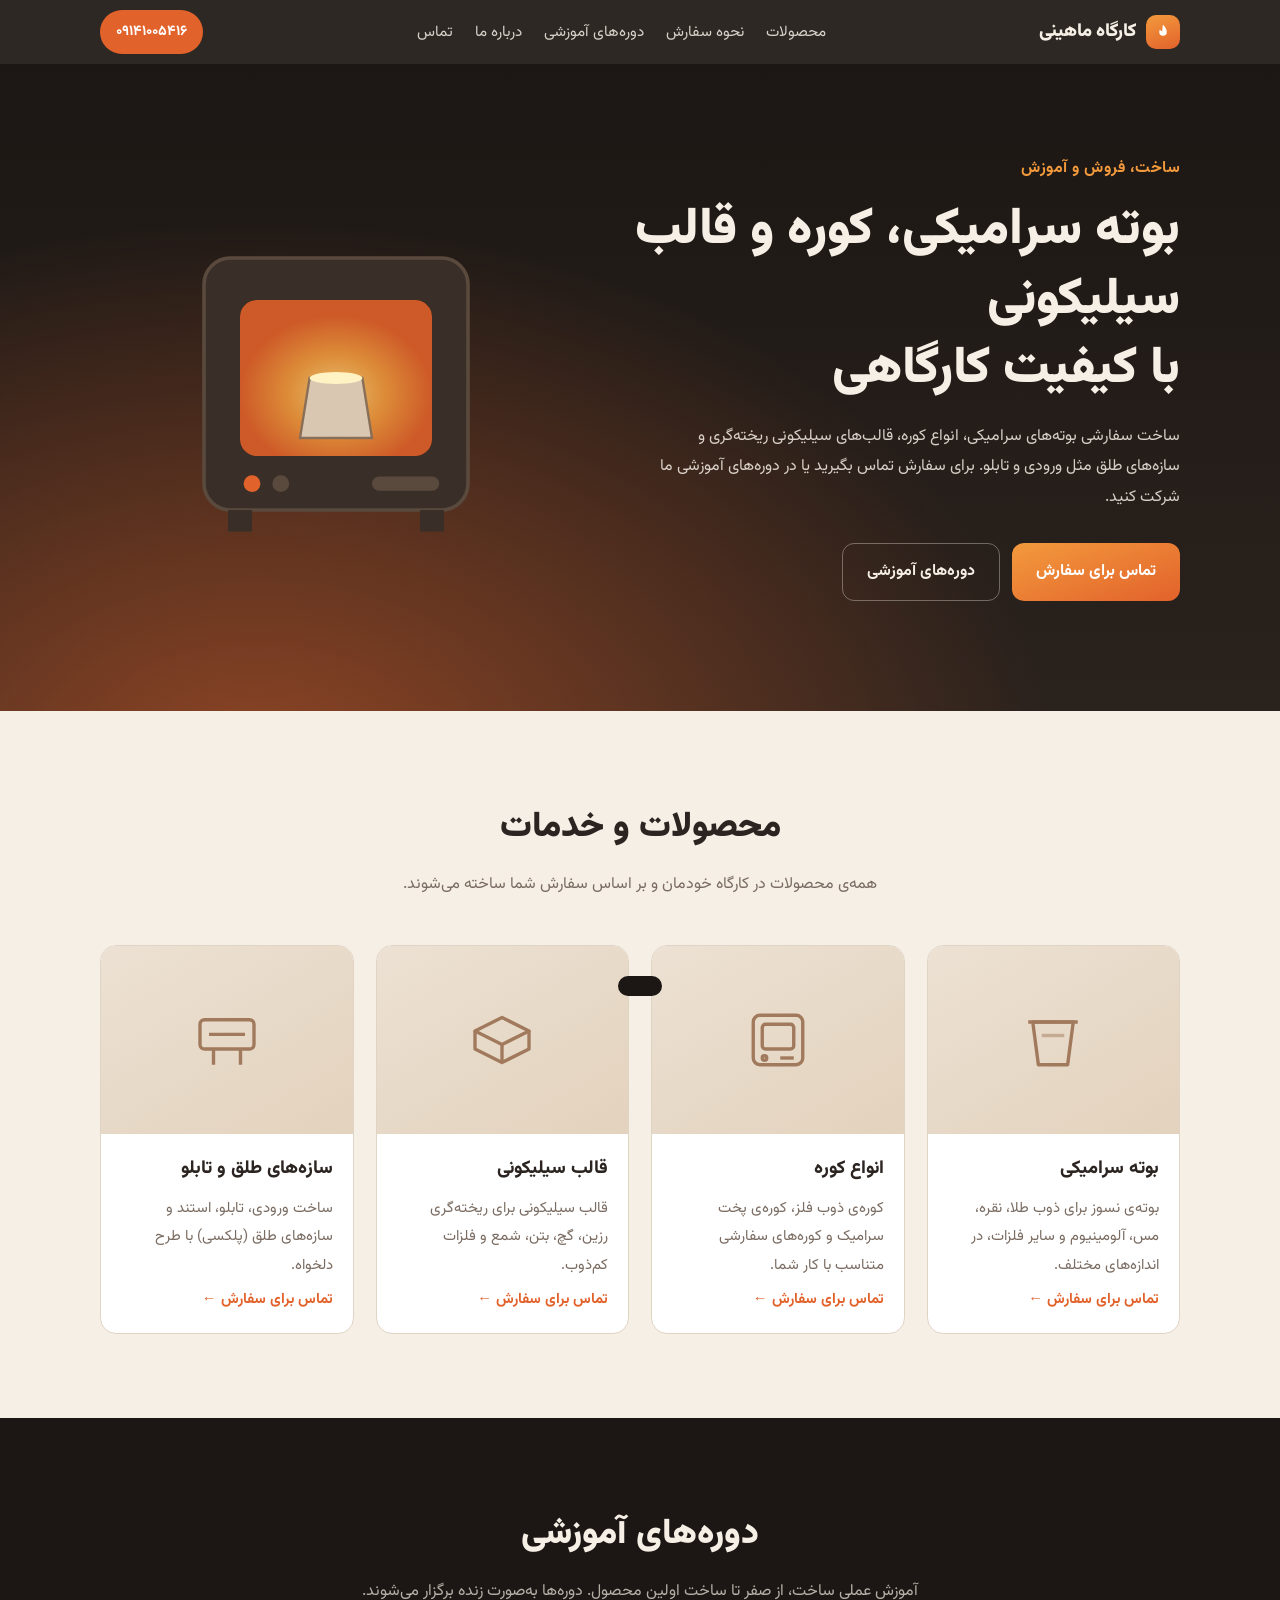
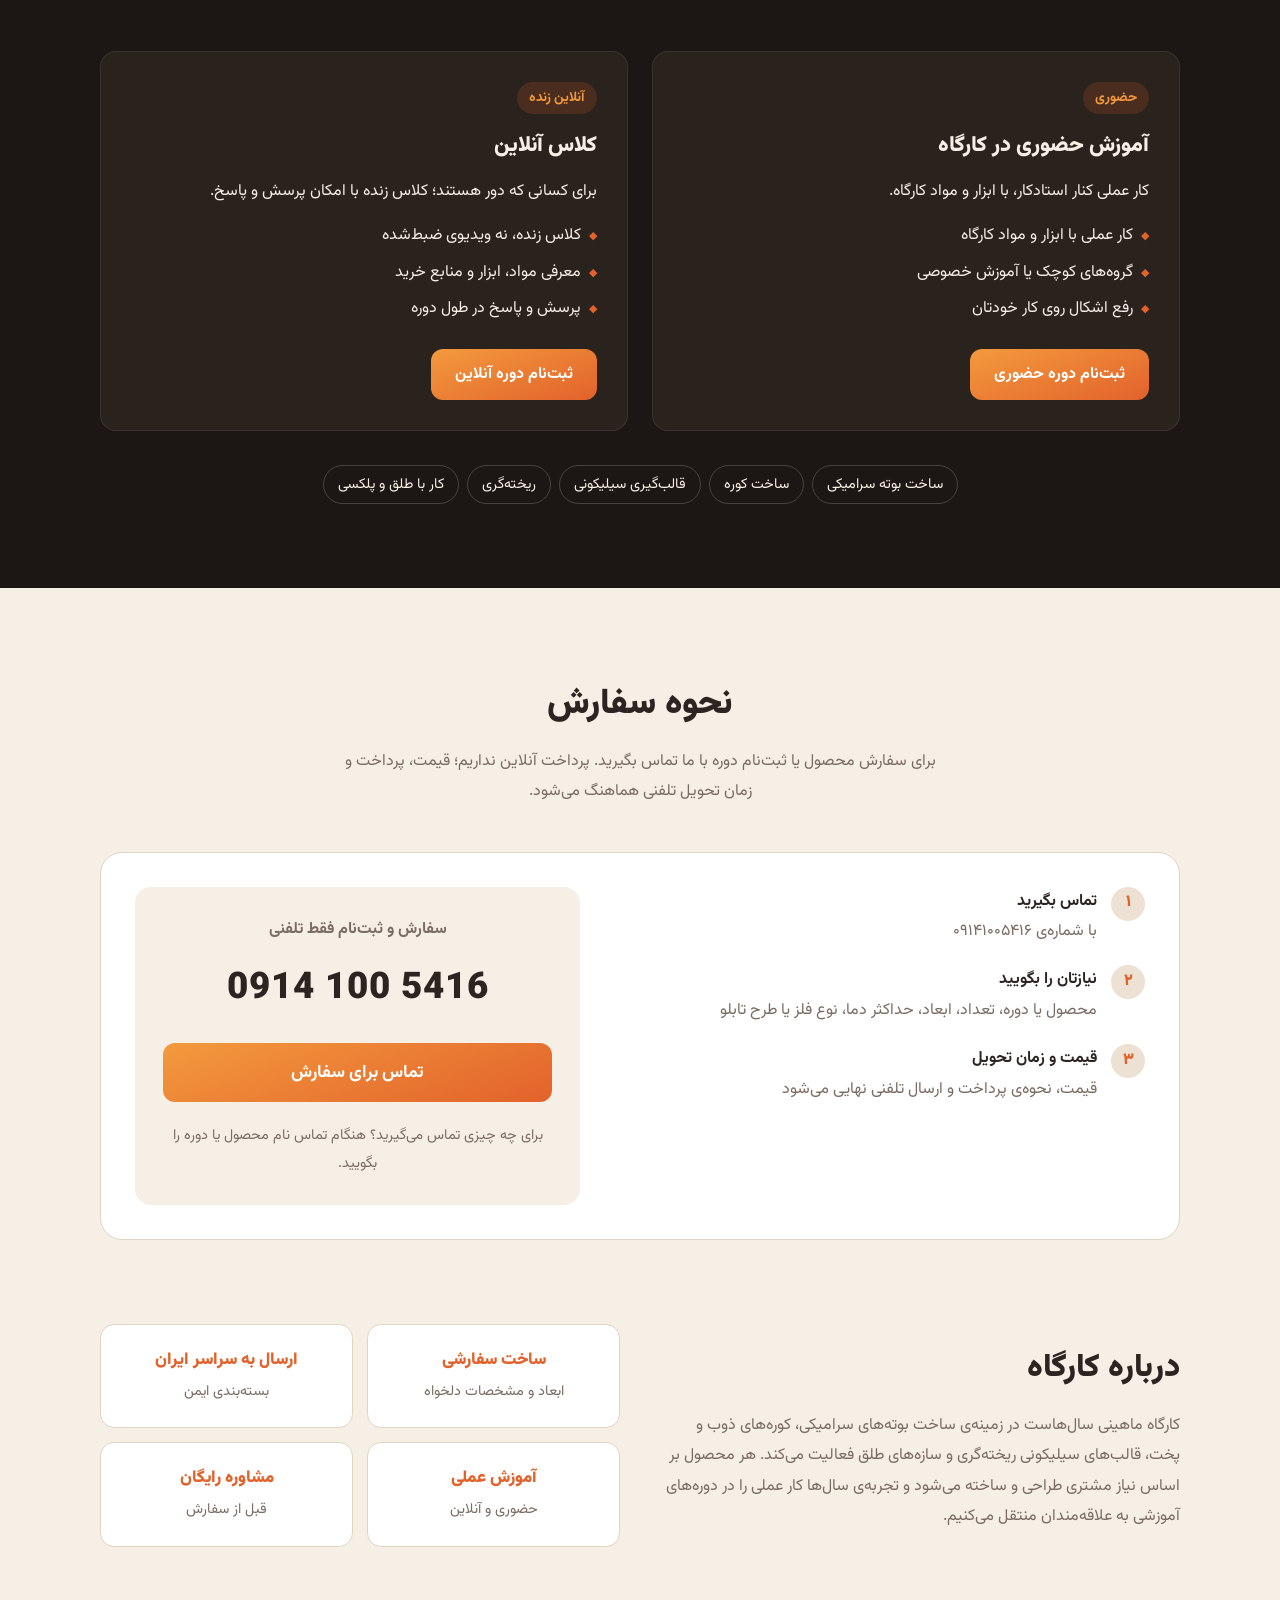
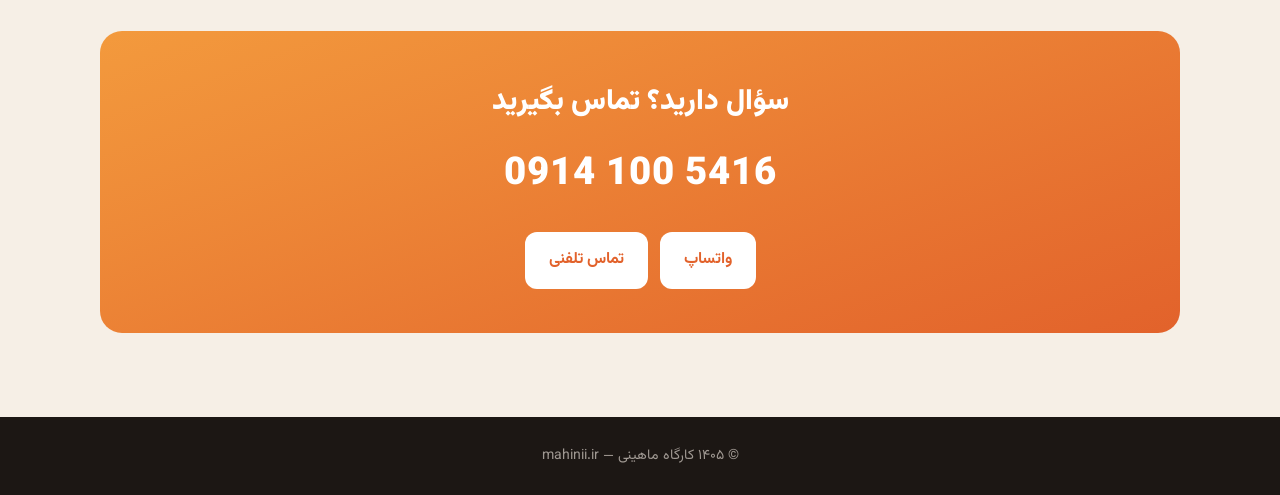
==== index.html @ b60d7390 "First version of mahinii.ir site Co-Authored-By: Claude Opus 5.5 <noreply@anthropic.com> Claude-Sess" ====
<!DOCTYPE html>
<html lang="fa" dir="rtl">
<head>
<meta charset="UTF-8">
<meta name="viewport" content="width=device-width, initial-scale=1">
<title>کارگاه ماهینی | بوته سرامیکی، کوره، قالب سیلیکونی</title>
<meta name="description" content="کارگاه ماهینی: ساخت و فروش بوته سرامیکی، انواع کوره، قالب سیلیکونی ریخته‌گری و سازه‌های طلق (پلکسی). سفارش آنلاین و دوره‌های آموزشی حضوری و آنلاین.">
<link rel="preconnect" href="https://fonts.googleapis.com">
<link rel="preconnect" href="https://fonts.gstatic.com" crossorigin>
<link href="https://fonts.googleapis.com/css2?family=Vazirmatn:wght@400;500;700;900&display=swap" rel="stylesheet">
<style>
  :root{
    --coal:#1c1714; --coal-2:#2a221d; --ember:#e2622b; --ember-2:#f39a3d;
    --clay:#f6efe6; --clay-2:#ece1d3; --ink:#2b2420; --muted:#7a6c62; --line:#e0d4c5;
    --radius:16px;
  }
  *{box-sizing:border-box;margin:0;padding:0}
  html{scroll-behavior:smooth}
  body{font-family:"Vazirmatn",Tahoma,sans-serif;background:var(--clay);color:var(--ink);line-height:1.9;font-size:16px}
  a{color:inherit;text-decoration:none}
  .wrap{max-width:1120px;margin:0 auto;padding:0 20px}

  /* header */
  header{position:sticky;top:0;z-index:20;background:rgba(28,23,20,.92);backdrop-filter:blur(8px);color:var(--clay)}
  .nav{display:flex;align-items:center;justify-content:space-between;height:64px;gap:16px}
  .brand{display:flex;align-items:center;gap:10px;font-weight:900;font-size:1.15rem}
  .brand .flame{width:34px;height:34px;border-radius:10px;background:linear-gradient(160deg,var(--ember-2),var(--ember));display:grid;place-items:center}
  .menu{display:flex;gap:22px;font-size:.95rem}
  .menu a{opacity:.85}.menu a:hover{opacity:1;color:var(--ember-2)}
  .call-btn{background:var(--ember);color:#fff;padding:8px 16px;border-radius:999px;font-weight:700;font-size:.9rem;white-space:nowrap}
  @media(max-width:760px){.menu{display:none}}

  /* hero */
  .hero{background:radial-gradient(ellipse at 20% 110%,rgba(226,98,43,.55),transparent 55%),linear-gradient(180deg,var(--coal),var(--coal-2));color:var(--clay);padding:90px 0 110px;overflow:hidden}
  .hero-grid{display:grid;grid-template-columns:1.2fr 1fr;gap:40px;align-items:center}
  .eyebrow{color:var(--ember-2);font-weight:700;letter-spacing:.5px;margin-bottom:12px}
  .hero h1{font-size:clamp(2rem,4.5vw,3.2rem);line-height:1.35;font-weight:900;margin-bottom:18px}
  .hero p{opacity:.85;max-width:520px;margin-bottom:30px}
  .btns{display:flex;gap:12px;flex-wrap:wrap}
  .btn{display:inline-flex;align-items:center;gap:8px;padding:13px 24px;border-radius:12px;font-weight:700;border:0;cursor:pointer;font-family:inherit;font-size:1rem}
  .btn-ember{background:linear-gradient(160deg,var(--ember-2),var(--ember));color:#fff}
  .btn-ghost{background:transparent;color:var(--clay);border:1.5px solid rgba(246,239,230,.35)}
  .btn-dark{background:var(--coal);color:var(--clay)}
  .kiln-art{justify-self:center;width:min(360px,80vw)}
  @media(max-width:860px){.hero-grid{grid-template-columns:1fr}.kiln-art{order:-1;width:220px}}

  /* sections */
  section{padding:84px 0}
  .sec-head{text-align:center;margin-bottom:44px}
  .sec-head h2{font-size:clamp(1.6rem,3vw,2.2rem);font-weight:900}
  .sec-head p{color:var(--muted);max-width:600px;margin:8px auto 0}

  /* products */
  .grid{display:grid;grid-template-columns:repeat(auto-fit,minmax(240px,1fr));gap:22px}
  .card{background:#fff;border:1px solid var(--line);border-radius:var(--radius);overflow:hidden;display:flex;flex-direction:column;transition:transform .2s,box-shadow .2s}
  .card:hover{transform:translateY(-4px);box-shadow:0 14px 30px rgba(60,40,20,.1)}
  .media{position:relative;aspect-ratio:4/3;background:linear-gradient(150deg,var(--clay-2),#e3d2bd);display:grid;place-items:center}
  .media svg{width:72px;height:72px;opacity:.75}
  .media img{position:absolute;inset:0;width:100%;height:100%;object-fit:cover;opacity:0;transition:opacity .4s}
  .media img.ok{opacity:1}
  .card-body{padding:18px 20px 22px;display:flex;flex-direction:column;gap:8px;flex:1}
  .card h3{font-size:1.15rem;font-weight:800}
  .card p{color:var(--muted);font-size:.93rem;flex:1}
  .card .link{color:var(--ember);font-weight:700;font-size:.92rem;cursor:pointer;background:none;border:0;font-family:inherit;text-align:right;padding:0}

  /* courses */
  .courses{background:var(--coal);color:var(--clay)}
  .courses .sec-head p{color:rgba(246,239,230,.7)}
  .c-grid{display:grid;grid-template-columns:repeat(auto-fit,minmax(300px,1fr));gap:24px}
  .c-card{background:var(--coal-2);border:1px solid rgba(255,255,255,.08);border-radius:var(--radius);padding:30px}
  .c-card .tag{display:inline-block;background:rgba(226,98,43,.18);color:var(--ember-2);padding:3px 12px;border-radius:999px;font-size:.85rem;font-weight:700;margin-bottom:12px}
  .c-card h3{font-size:1.35rem;font-weight:900;margin-bottom:10px}
  .c-card ul{list-style:none;margin:14px 0 24px;display:grid;gap:6px}
  .c-card li::before{content:"◆";color:var(--ember);margin-left:8px;font-size:.7rem}
  .topics{display:flex;flex-wrap:wrap;gap:8px;justify-content:center;margin-top:34px}
  .topics span{border:1px solid rgba(246,239,230,.2);padding:5px 14px;border-radius:999px;font-size:.9rem}

  /* order */
  .order-box{display:grid;grid-template-columns:1.2fr 1fr;gap:30px;background:#fff;border:1px solid var(--line);border-radius:22px;padding:34px}
  @media(max-width:860px){.order-box{grid-template-columns:1fr;padding:22px}}
  .steps{display:grid;gap:18px;align-content:start}
  .step{display:flex;gap:14px}
  .step b{flex:none;width:34px;height:34px;border-radius:50%;background:var(--clay-2);color:var(--ember);display:grid;place-items:center;font-weight:900}
  form{display:grid;grid-template-columns:1fr 1fr;gap:14px}
  .full{grid-column:1/-1}
  label{font-size:.88rem;font-weight:700;display:block;margin-bottom:5px}
  input,select,textarea{width:100%;font-family:inherit;font-size:1rem;padding:11px 13px;border:1.5px solid var(--line);border-radius:10px;background:var(--clay);color:var(--ink)}
  input:focus,select:focus,textarea:focus{outline:none;border-color:var(--ember);background:#fff}
  textarea{min-height:110px;resize:vertical}
  .seg{display:flex;gap:8px}
  .seg label{flex:1;margin:0;cursor:pointer}
  .seg input{display:none}
  .seg span{display:block;text-align:center;padding:10px;border:1.5px solid var(--line);border-radius:10px;font-weight:700;background:var(--clay)}
  .seg input:checked+span{border-color:var(--ember);background:rgba(226,98,43,.08);color:var(--ember)}
  .err{color:#c0392b;font-size:.88rem;min-height:1.2em}
  .call-box{background:var(--clay);border-radius:16px;padding:28px;text-align:center;display:flex;flex-direction:column;gap:6px;justify-content:center}
  .phone-big{font-size:clamp(1.7rem,4vw,2.3rem);font-weight:900;direction:ltr;color:var(--ink);margin:4px 0 12px;letter-spacing:1px}
  .result{display:none;grid-column:1/-1;background:var(--clay);border:1.5px dashed var(--ember);border-radius:14px;padding:18px}
  .result.show{display:block}
  .result pre{white-space:pre-wrap;font-family:inherit;font-size:.92rem;background:#fff;border-radius:10px;padding:12px;margin:10px 0;border:1px solid var(--line)}
  .r-btns{display:flex;gap:10px;flex-wrap:wrap}
  .r-btns .btn{padding:10px 18px;font-size:.93rem}
  .btn-wa{background:#1fa855;color:#fff}

  /* about + contact */
  .about{display:grid;grid-template-columns:1fr 1fr;gap:40px;align-items:center}
  @media(max-width:860px){.about{grid-template-columns:1fr}}
  .stats{display:grid;grid-template-columns:repeat(2,1fr);gap:14px}
  .stat{background:#fff;border:1px solid var(--line);border-radius:14px;padding:20px;text-align:center}
  .stat b{display:block;font-size:1.05rem;font-weight:900;color:var(--ember)}
  .stat span{color:var(--muted);font-size:.9rem}
  .contact{background:linear-gradient(160deg,var(--ember-2),var(--ember));color:#fff;border-radius:22px;padding:44px;text-align:center}
  .contact h2{font-weight:900;font-size:1.8rem}
  .phone{font-size:clamp(1.6rem,4vw,2.4rem);font-weight:900;direction:ltr;display:inline-block;margin:10px 0 20px;letter-spacing:1px}
  .contact .btn{background:#fff;color:var(--ember)}
  footer{background:var(--coal);color:rgba(246,239,230,.6);text-align:center;padding:26px 0;font-size:.88rem;margin-top:84px}
  .toast{position:fixed;bottom:24px;left:50%;transform:translateX(-50%) translateY(120px);background:var(--coal);color:#fff;padding:10px 22px;border-radius:999px;transition:transform .3s;z-index:50}
  .toast.show{transform:translateX(-50%) translateY(0)}
</style>
</head>
<body>

<header>
  <div class="wrap nav">
    <a href="#top" class="brand">
      <span class="flame"><svg width="18" height="18" viewBox="0 0 24 24" fill="#fff"><path d="M12 2s5 5 5 10a5 5 0 0 1-10 0c0-2 1-3.5 1-3.5S9 11 11 11c0-4 1-9 1-9z"/></svg></span>
      کارگاه ماهینی
    </a>
    <nav class="menu">
      <a href="#products">محصولات</a>
      <a href="#order">نحوه سفارش</a>
      <a href="#courses">دوره‌های آموزشی</a>
      <a href="#about">درباره ما</a>
      <a href="#contact">تماس</a>
    </nav>
    <a href="tel:+989141005416" class="call-btn">۰۹۱۴۱۰۰۵۴۱۶</a>
  </div>
</header>

<div class="hero" id="top">
  <div class="wrap hero-grid">
    <div>
      <div class="eyebrow">ساخت، فروش و آموزش</div>
      <h1>بوته سرامیکی، کوره و قالب سیلیکونی<br>با کیفیت کارگاهی</h1>
      <p>ساخت سفارشی بوته‌های سرامیکی، انواع کوره، قالب‌های سیلیکونی ریخته‌گری و سازه‌های طلق مثل ورودی و تابلو. برای سفارش تماس بگیرید یا در دوره‌های آموزشی ما شرکت کنید.</p>
      <div class="btns">
        <a href="tel:+989141005416" class="btn btn-ember">تماس برای سفارش</a>
        <a href="#courses" class="btn btn-ghost">دوره‌های آموزشی</a>
      </div>
    </div>
    <svg class="kiln-art" viewBox="0 0 300 300" aria-hidden="true">
      <defs>
        <radialGradient id="g" cx="50%" cy="60%" r="50%"><stop offset="0" stop-color="#ffd27a"/><stop offset=".5" stop-color="#f39a3d"/><stop offset="1" stop-color="#e2622b"/></radialGradient>
      </defs>
      <rect x="40" y="50" width="220" height="210" rx="22" fill="#3a2f28" stroke="#5a4a3e" stroke-width="3"/>
      <rect x="70" y="85" width="160" height="130" rx="14" fill="#140f0c"/>
      <rect x="70" y="85" width="160" height="130" rx="14" fill="url(#g)" opacity=".9"/>
      <path d="M120 200 h60 l-8 -50 h-44z" fill="#d9c7b2" stroke="#8a6f58" stroke-width="2"/>
      <ellipse cx="150" cy="150" rx="22" ry="5" fill="#fff3c4"/>
      <circle cx="80" cy="238" r="7" fill="#e2622b"/><circle cx="104" cy="238" r="7" fill="#5a4a3e"/>
      <rect x="180" y="232" width="56" height="12" rx="6" fill="#5a4a3e"/>
      <rect x="60" y="260" width="20" height="18" fill="#3a2f28"/><rect x="220" y="260" width="20" height="18" fill="#3a2f28"/>
    </svg>
  </div>
</div>

<section id="products">
  <div class="wrap">
    <div class="sec-head">
      <h2>محصولات و خدمات</h2>
      <p>همه‌ی محصولات در کارگاه خودمان و بر اساس سفارش شما ساخته می‌شوند.</p>
    </div>
    <div class="grid" id="productGrid"></div>
  </div>
</section>

<section class="courses" id="courses">
  <div class="wrap">
    <div class="sec-head">
      <h2>دوره‌های آموزشی</h2>
      <p>آموزش عملی ساخت، از صفر تا ساخت اولین محصول. دوره‌ها به‌صورت زنده برگزار می‌شوند.</p>
    </div>
    <div class="c-grid">
      <div class="c-card">
        <span class="tag">حضوری</span>
        <h3>آموزش حضوری در کارگاه</h3>
        <p>کار عملی کنار استادکار، با ابزار و مواد کارگاه.</p>
        <ul>
          <li>کار عملی با ابزار و مواد کارگاه</li>
          <li>گروه‌های کوچک یا آموزش خصوصی</li>
          <li>رفع اشکال روی کار خودتان</li>
        </ul>
        <button class="btn btn-ember" data-course="حضوری در کارگاه">ثبت‌نام دوره حضوری</button>
      </div>
      <div class="c-card">
        <span class="tag">آنلاین زنده</span>
        <h3>کلاس آنلاین</h3>
        <p>برای کسانی که دور هستند؛ کلاس زنده با امکان پرسش و پاسخ.</p>
        <ul>
          <li>کلاس زنده، نه ویدیوی ضبط‌شده</li>
          <li>معرفی مواد، ابزار و منابع خرید</li>
          <li>پرسش و پاسخ در طول دوره</li>
        </ul>
        <button class="btn btn-ember" data-course="آنلاین زنده">ثبت‌نام دوره آنلاین</button>
      </div>
    </div>
    <div class="topics">
      <span>ساخت بوته سرامیکی</span><span>ساخت کوره</span><span>قالب‌گیری سیلیکونی</span><span>ریخته‌گری</span><span>کار با طلق و پلکسی</span>
    </div>
  </div>
</section>

<section id="order">
  <div class="wrap">
    <div class="sec-head">
      <h2>نحوه سفارش</h2>
      <p>برای سفارش محصول یا ثبت‌نام دوره با ما تماس بگیرید. پرداخت آنلاین نداریم؛ قیمت، پرداخت و زمان تحویل تلفنی هماهنگ می‌شود.</p>
    </div>
    <div class="order-box">
      <div class="steps">
        <div class="step"><b>۱</b><div><strong>تماس بگیرید</strong><br><span style="color:var(--muted)">با شماره‌ی ۰۹۱۴۱۰۰۵۴۱۶</span></div></div>
        <div class="step"><b>۲</b><div><strong>نیازتان را بگویید</strong><br><span style="color:var(--muted)">محصول یا دوره، تعداد، ابعاد، حداکثر دما، نوع فلز یا طرح تابلو</span></div></div>
        <div class="step"><b>۳</b><div><strong>قیمت و زمان تحویل</strong><br><span style="color:var(--muted)">قیمت، نحوه‌ی پرداخت و ارسال تلفنی نهایی می‌شود</span></div></div>
      </div>
      <div class="call-box">
        <div style="color:var(--muted);font-weight:700">سفارش و ثبت‌نام فقط تلفنی</div>
        <a href="tel:+989141005416" class="phone-big">0914 100 5416</a>
        <a href="tel:+989141005416" class="btn btn-ember" style="justify-content:center;font-size:1.1rem">تماس برای سفارش</a>
        <p style="color:var(--muted);font-size:.9rem;margin-top:14px" id="pickedNote">برای چه چیزی تماس می‌گیرید؟ هنگام تماس نام محصول یا دوره را بگویید.</p>
      </div>
    </div>
  </div>
</section>

<section id="about" style="padding-top:0">
  <div class="wrap about">
    <div>
      <h2 style="font-size:2rem;font-weight:900;margin-bottom:12px">درباره کارگاه</h2>
      <p style="color:var(--muted)">کارگاه ماهینی سال‌هاست در زمینه‌ی ساخت بوته‌های سرامیکی، کوره‌های ذوب و پخت، قالب‌های سیلیکونی ریخته‌گری و سازه‌های طلق فعالیت می‌کند. هر محصول بر اساس نیاز مشتری طراحی و ساخته می‌شود و تجربه‌ی سال‌ها کار عملی را در دوره‌های آموزشی به علاقه‌مندان منتقل می‌کنیم.</p>
    </div>
    <div class="stats">
      <div class="stat"><b>ساخت سفارشی</b><span>ابعاد و مشخصات دلخواه</span></div>
      <div class="stat"><b>ارسال به سراسر ایران</b><span>بسته‌بندی ایمن</span></div>
      <div class="stat"><b>آموزش عملی</b><span>حضوری و آنلاین</span></div>
      <div class="stat"><b>مشاوره رایگان</b><span>قبل از سفارش</span></div>
    </div>
  </div>
</section>

<section id="contact" style="padding-top:0;padding-bottom:0">
  <div class="wrap">
    <div class="contact">
      <h2>سؤال دارید؟ تماس بگیرید</h2>
      <a href="tel:+989141005416" class="phone">0914 100 5416</a>
      <div class="btns" style="justify-content:center">
        <a href="https://wa.me/989141005416" target="_blank" rel="noopener" class="btn">واتساپ</a>
        <a href="tel:+989141005416" class="btn">تماس تلفنی</a>
      </div>
    </div>
  </div>
</section>

<footer>© <span id="yr"></span> کارگاه ماهینی — mahinii.ir</footer>
<div class="toast" id="toast"></div>

<script>
const PHONE_INTL = "989141005416";
const PHONE_LOCAL = "09141005416";

const icons = {
  crucible:'<svg viewBox="0 0 64 64" fill="none" stroke="#8a5a3a" stroke-width="3" stroke-linejoin="round"><path d="M14 16h36l-5 38H19z"/><path d="M10 16h44"/><path d="M22 28h20" opacity=".5"/></svg>',
  kiln:'<svg viewBox="0 0 64 64" fill="none" stroke="#8a5a3a" stroke-width="3" stroke-linejoin="round"><rect x="10" y="10" width="44" height="44" rx="6"/><rect x="18" y="18" width="28" height="22" rx="3"/><circle cx="20" cy="48" r="2"/><path d="M34 48h12"/></svg>',
  mold:'<svg viewBox="0 0 64 64" fill="none" stroke="#8a5a3a" stroke-width="3" stroke-linejoin="round"><path d="M8 24l24-12 24 12-24 12z"/><path d="M8 24v16l24 12 24-12V24"/><path d="M32 36v16"/></svg>',
  sign:'<svg viewBox="0 0 64 64" fill="none" stroke="#8a5a3a" stroke-width="3" stroke-linejoin="round"><rect x="8" y="14" width="48" height="26" rx="4"/><path d="M20 40v14M44 40v14M16 27h32"/></svg>'
};

const products = [
  {id:"crucible", name:"بوته سرامیکی", img:"images/crucible.jpg", desc:"بوته‌ی نسوز برای ذوب طلا، نقره، مس، آلومینیوم و سایر فلزات، در اندازه‌های مختلف."},
  {id:"kiln", name:"انواع کوره", img:"images/kiln.jpg", desc:"کوره‌ی ذوب فلز، کوره‌ی پخت سرامیک و کوره‌های سفارشی متناسب با کار شما."},
  {id:"mold", name:"قالب سیلیکونی", img:"images/mold.jpg", desc:"قالب سیلیکونی برای ریخته‌گری رزین، گچ، بتن، شمع و فلزات کم‌ذوب."},
  {id:"sign", name:"سازه‌های طلق و تابلو", img:"images/sign.jpg", desc:"ساخت ورودی، تابلو، استند و سازه‌های طلق (پلکسی) با طرح دلخواه."}
];

const grid = document.getElementById("productGrid");
products.forEach(p=>{
  grid.insertAdjacentHTML("beforeend",`
    <article class="card">
      <div class="media">${icons[p.id]}<img src="${p.img}" alt="${p.name}" loading="lazy" onload="this.classList.add('ok')" onerror="this.remove()"></div>
      <div class="card-body"><h3>${p.name}</h3><p>${p.desc}</p>
      <button class="link" data-product="${p.name}">تماس برای سفارش ←</button></div>
    </article>`);
});

const note = document.getElementById("pickedNote");
document.addEventListener("click",e=>{
  const p = e.target.closest("[data-product]"), c = e.target.closest("[data-course]");
  if(!p && !c) return;
  note.innerHTML = p ? `برای سفارش <strong>${p.dataset.product}</strong> تماس بگیرید.` : `برای ثبت‌نام دوره‌ی <strong>${c.dataset.course}</strong> تماس بگیرید.`;
  document.getElementById("order").scrollIntoView({behavior:"smooth"});
});
function toast(t){const el=document.getElementById("toast");el.textContent=t;el.classList.add("show");setTimeout(()=>el.classList.remove("show"),2200);}
document.getElementById("yr").textContent = new Intl.DateTimeFormat("fa-IR",{year:"numeric"}).format(new Date());
</script>
</body>
</html>
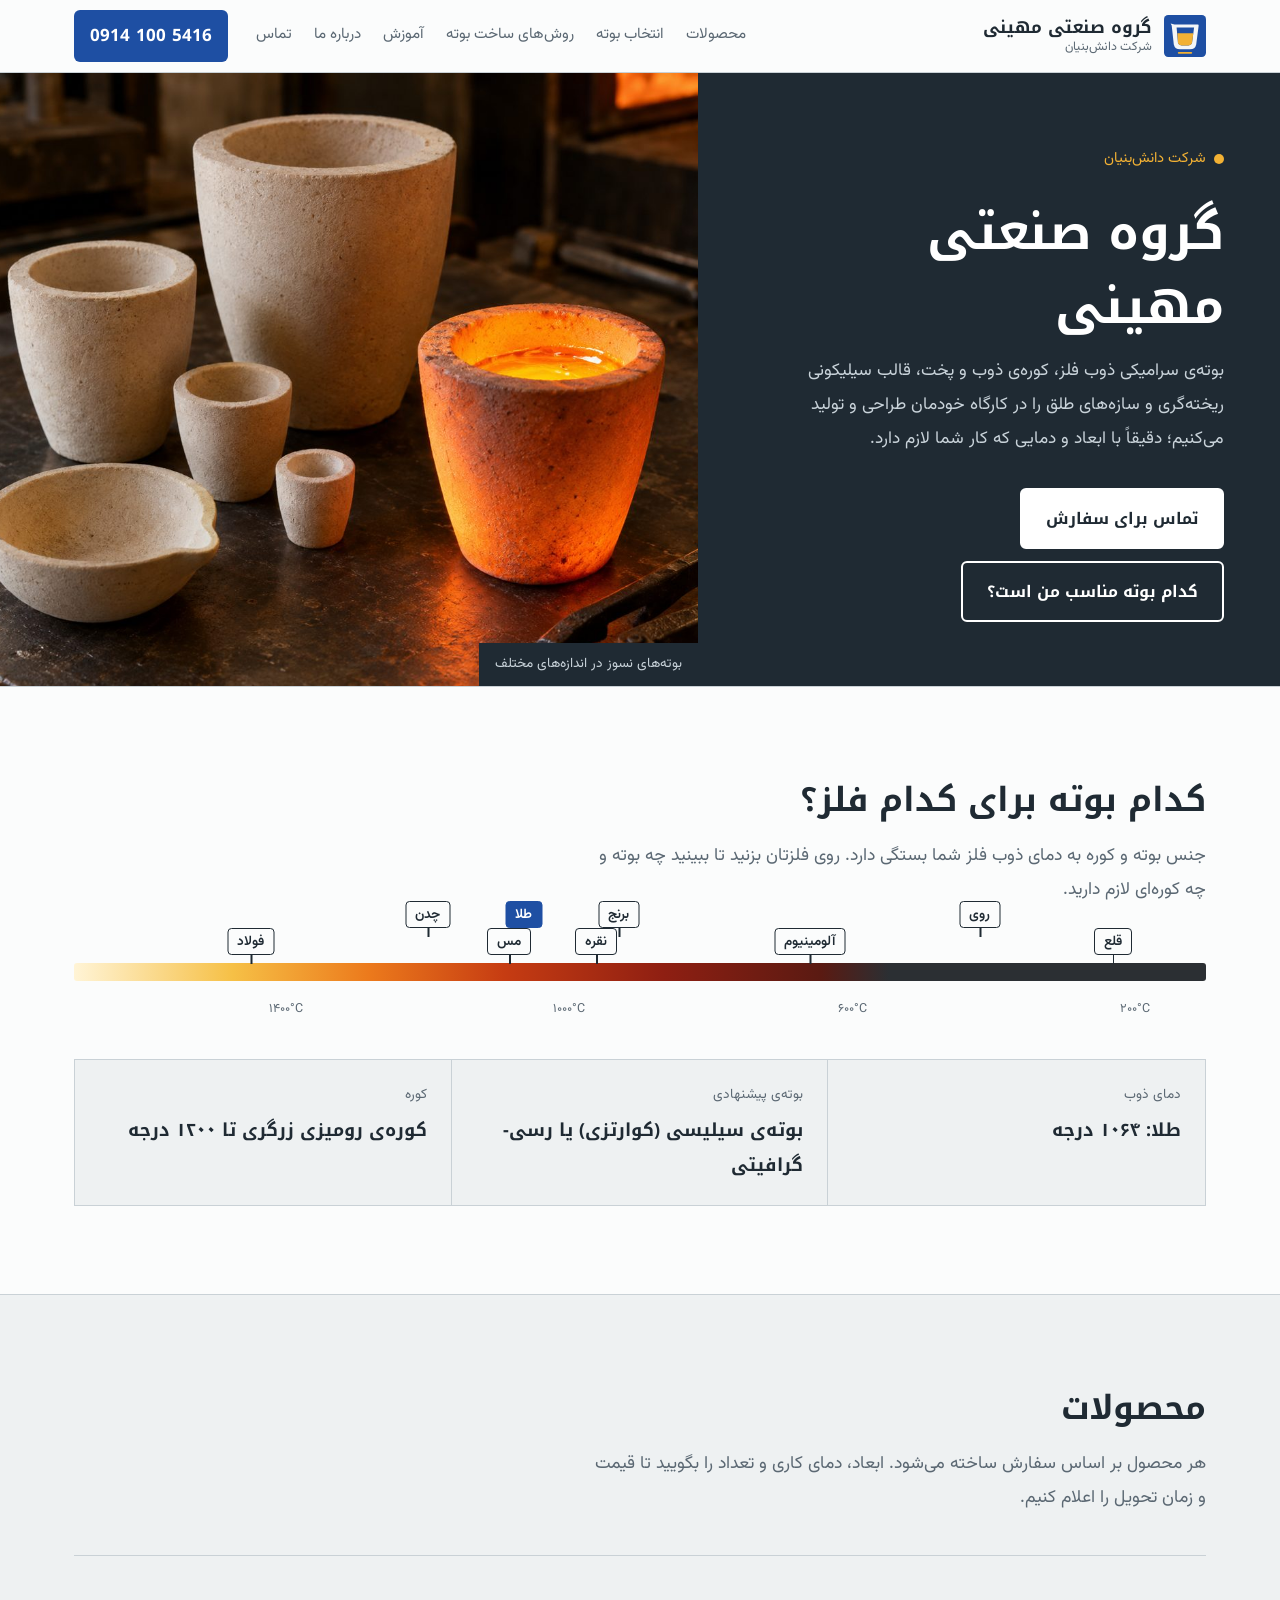
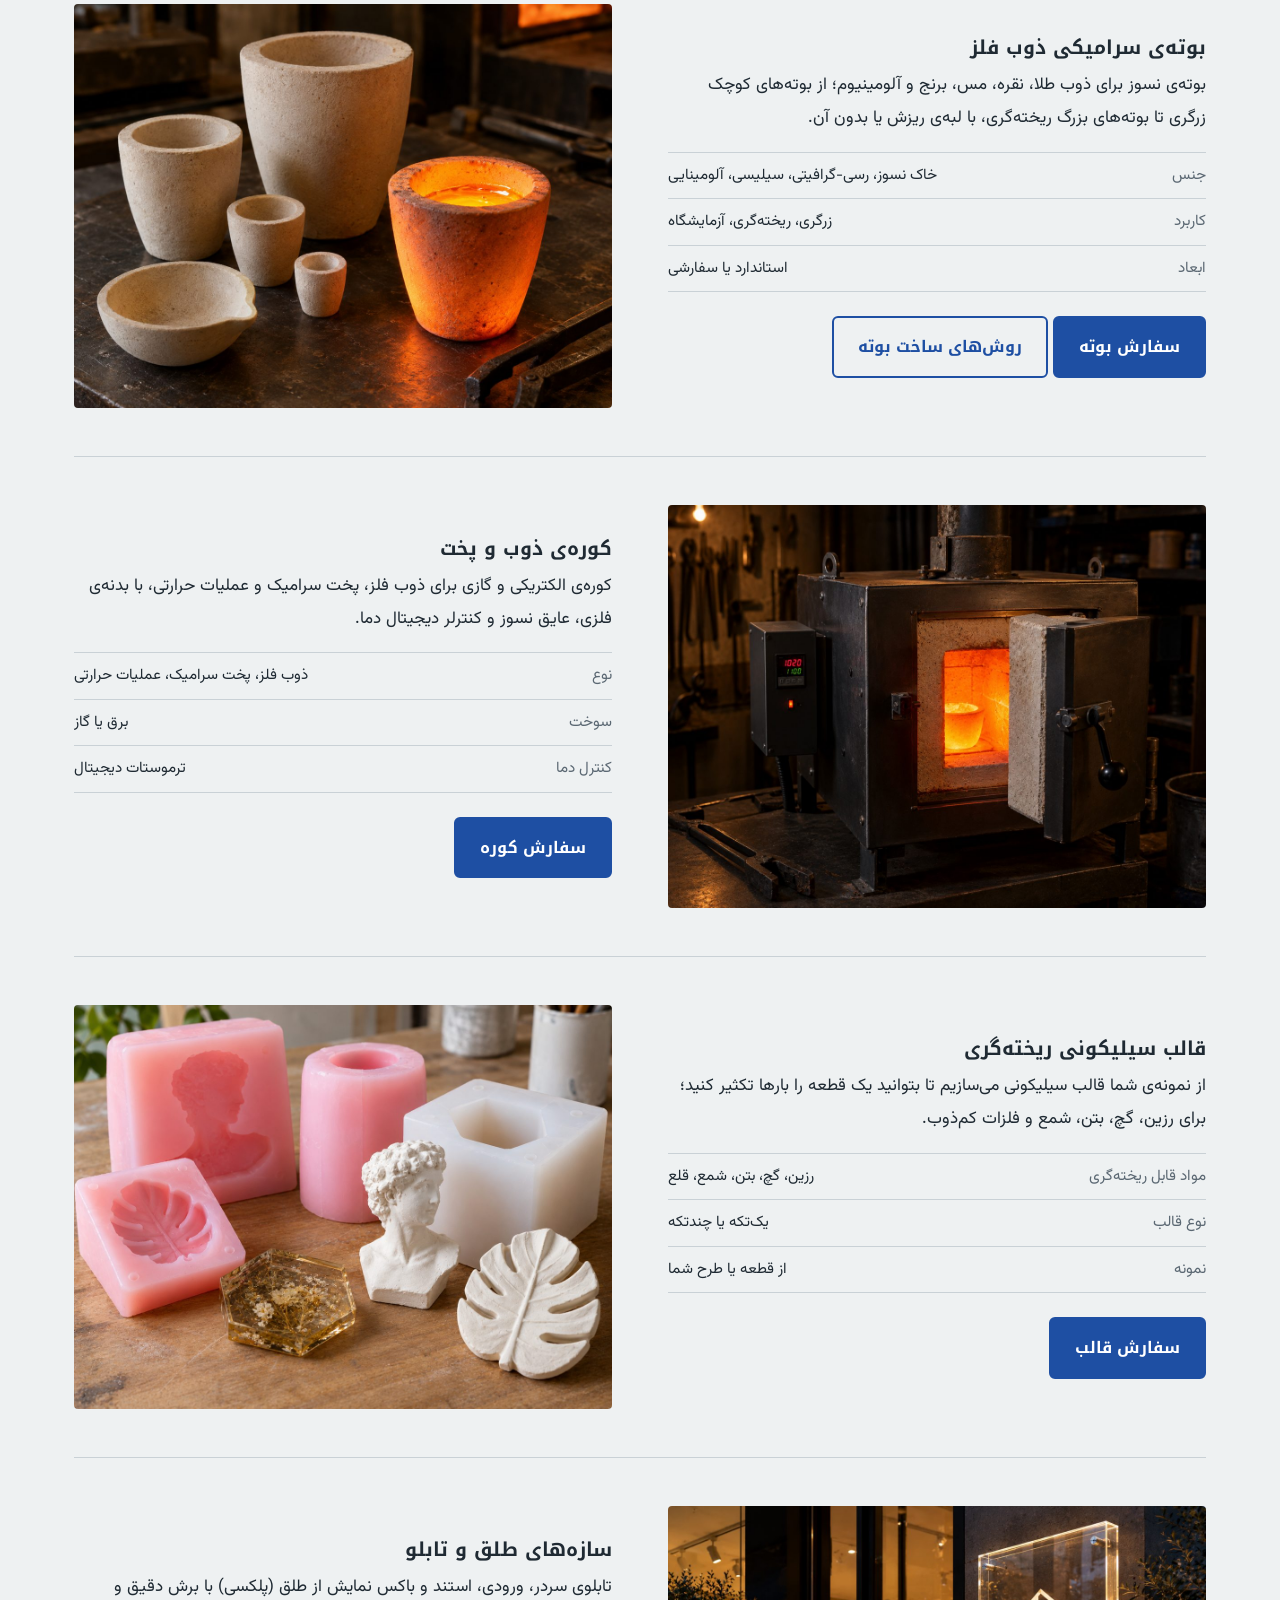
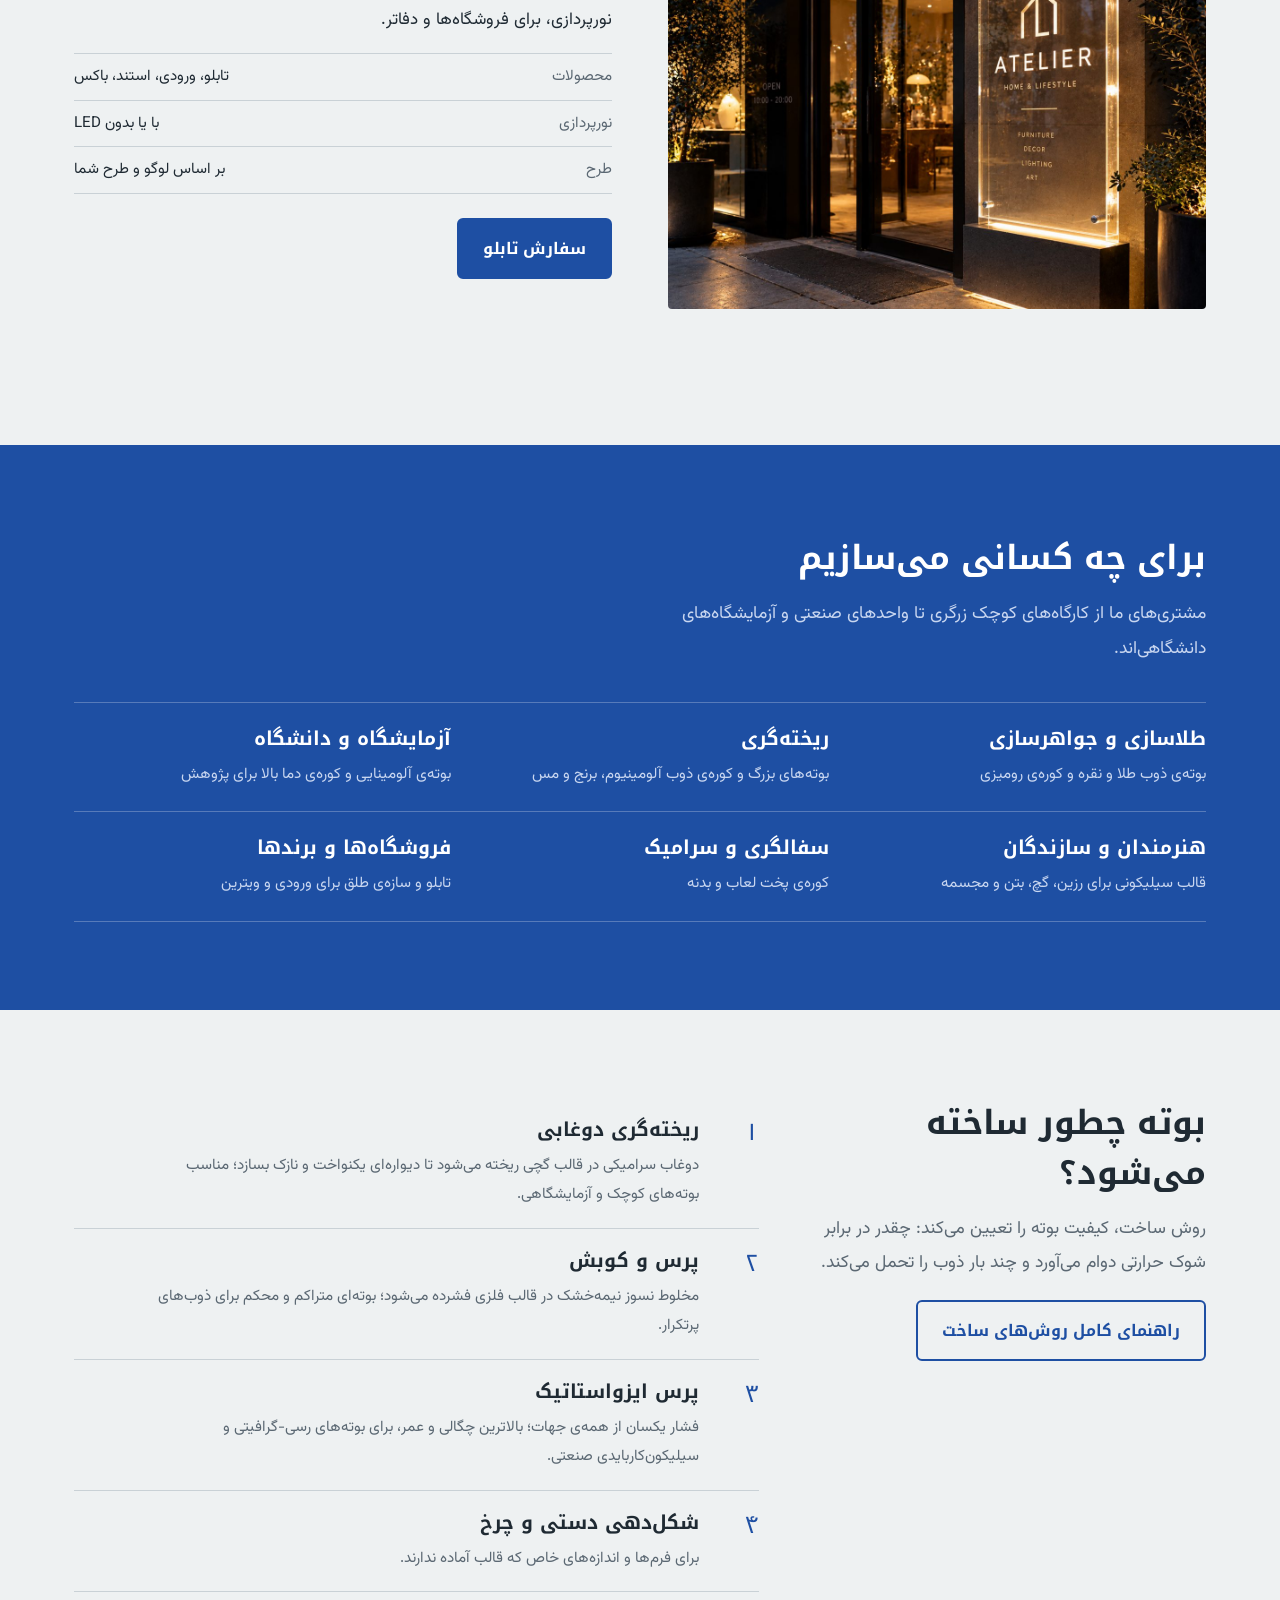
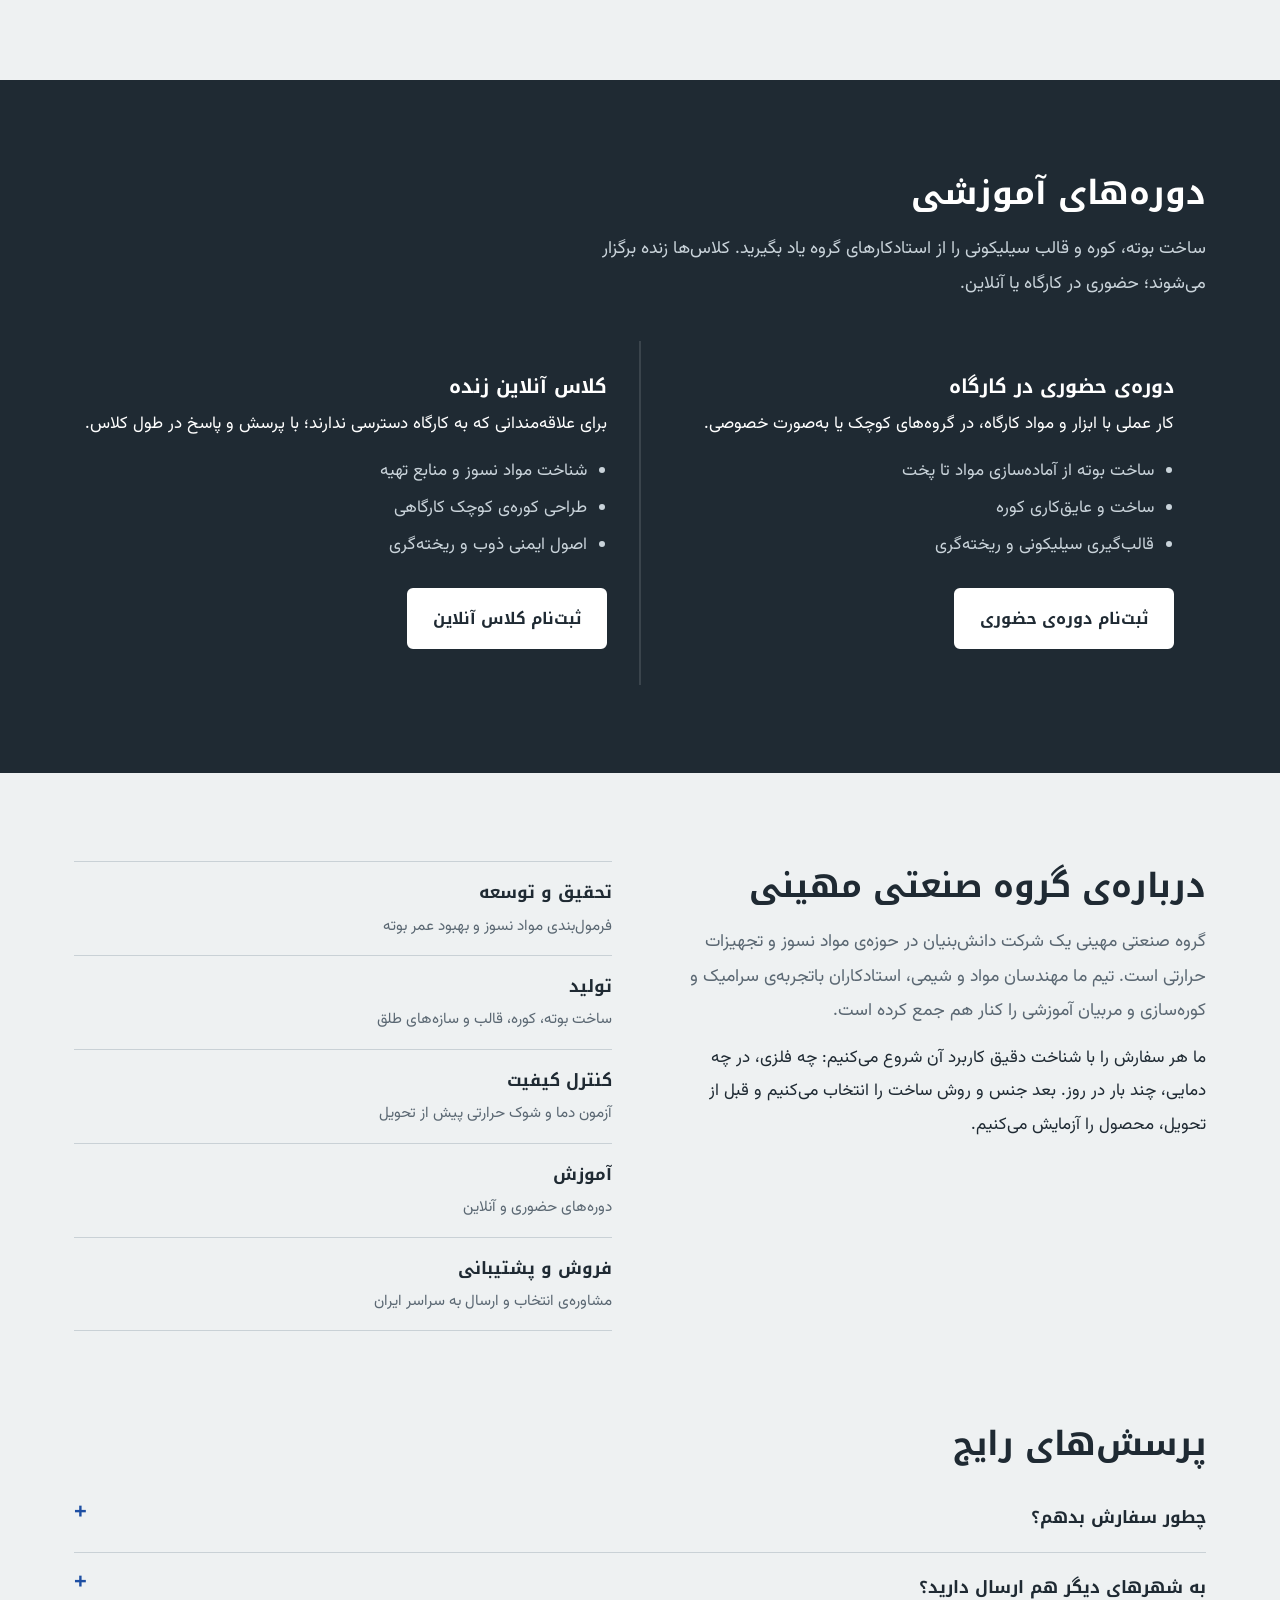
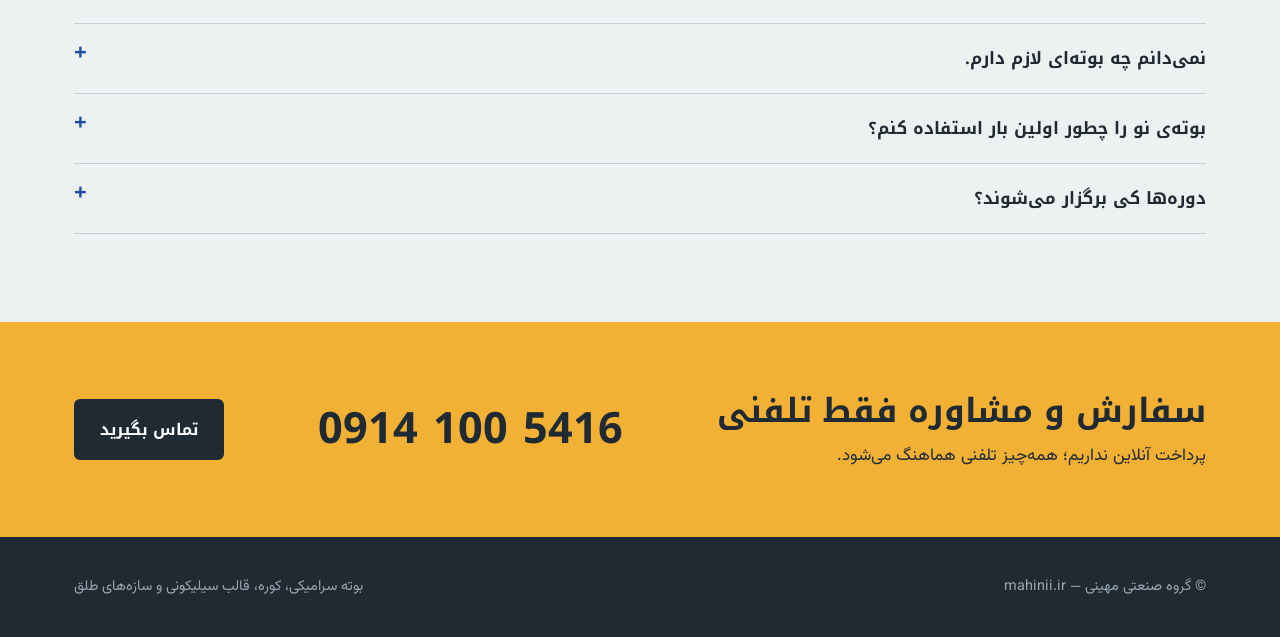
==== commit a628bd46: "Redesign as Mahini Industrial Group: logo, crucible guide, methods page Co-Authored-By: Claude Opus " ====
--- a/index.html
+++ b/index.html
@@ -3,303 +3,267 @@
 <head>
 <meta charset="UTF-8">
 <meta name="viewport" content="width=device-width, initial-scale=1">
-<title>کارگاه ماهینی | بوته سرامیکی، کوره، قالب سیلیکونی</title>
-<meta name="description" content="کارگاه ماهینی: ساخت و فروش بوته سرامیکی، انواع کوره، قالب سیلیکونی ریخته‌گری و سازه‌های طلق (پلکسی). سفارش آنلاین و دوره‌های آموزشی حضوری و آنلاین.">
+<title>گروه صنعتی مهینی | ساخت بوته سرامیکی، کوره صنعتی و قالب سیلیکونی</title>
+<meta name="description" content="گروه صنعتی مهینی، شرکت دانش‌بنیان سازنده‌ی بوته سرامیکی ذوب فلز، کوره‌ی ذوب و پخت، قالب سیلیکونی ریخته‌گری و سازه‌های طلق. ساخت سفارشی، ارسال به سراسر ایران و دوره‌های آموزشی حضوری و آنلاین.">
+<meta name="keywords" content="بوته سرامیکی, بوته ذوب طلا, بوته ذوب فلز, کوره ذوب, کوره سرامیک, قالب سیلیکونی, ساخت بوته, آموزش ساخت کوره, گروه صنعتی مهینی">
+<meta property="og:title" content="گروه صنعتی مهینی">
+<meta property="og:description" content="سازنده‌ی بوته سرامیکی، کوره و قالب سیلیکونی — ساخت سفارشی و آموزش">
+<meta property="og:image" content="https://mahinii.ir/images/crucible.jpg">
+<meta property="og:url" content="https://mahinii.ir/">
+<link rel="icon" href="images/logo-mark.svg" type="image/svg+xml">
 <link rel="preconnect" href="https://fonts.googleapis.com">
 <link rel="preconnect" href="https://fonts.gstatic.com" crossorigin>
-<link href="https://fonts.googleapis.com/css2?family=Vazirmatn:wght@400;500;700;900&display=swap" rel="stylesheet">
-<style>
-  :root{
-    --coal:#1c1714; --coal-2:#2a221d; --ember:#e2622b; --ember-2:#f39a3d;
-    --clay:#f6efe6; --clay-2:#ece1d3; --ink:#2b2420; --muted:#7a6c62; --line:#e0d4c5;
-    --radius:16px;
-  }
-  *{box-sizing:border-box;margin:0;padding:0}
-  html{scroll-behavior:smooth}
-  body{font-family:"Vazirmatn",Tahoma,sans-serif;background:var(--clay);color:var(--ink);line-height:1.9;font-size:16px}
-  a{color:inherit;text-decoration:none}
-  .wrap{max-width:1120px;margin:0 auto;padding:0 20px}
-
-  /* header */
-  header{position:sticky;top:0;z-index:20;background:rgba(28,23,20,.92);backdrop-filter:blur(8px);color:var(--clay)}
-  .nav{display:flex;align-items:center;justify-content:space-between;height:64px;gap:16px}
-  .brand{display:flex;align-items:center;gap:10px;font-weight:900;font-size:1.15rem}
-  .brand .flame{width:34px;height:34px;border-radius:10px;background:linear-gradient(160deg,var(--ember-2),var(--ember));display:grid;place-items:center}
-  .menu{display:flex;gap:22px;font-size:.95rem}
-  .menu a{opacity:.85}.menu a:hover{opacity:1;color:var(--ember-2)}
-  .call-btn{background:var(--ember);color:#fff;padding:8px 16px;border-radius:999px;font-weight:700;font-size:.9rem;white-space:nowrap}
-  @media(max-width:760px){.menu{display:none}}
-
-  /* hero */
-  .hero{background:radial-gradient(ellipse at 20% 110%,rgba(226,98,43,.55),transparent 55%),linear-gradient(180deg,var(--coal),var(--coal-2));color:var(--clay);padding:90px 0 110px;overflow:hidden}
-  .hero-grid{display:grid;grid-template-columns:1.2fr 1fr;gap:40px;align-items:center}
-  .eyebrow{color:var(--ember-2);font-weight:700;letter-spacing:.5px;margin-bottom:12px}
-  .hero h1{font-size:clamp(2rem,4.5vw,3.2rem);line-height:1.35;font-weight:900;margin-bottom:18px}
-  .hero p{opacity:.85;max-width:520px;margin-bottom:30px}
-  .btns{display:flex;gap:12px;flex-wrap:wrap}
-  .btn{display:inline-flex;align-items:center;gap:8px;padding:13px 24px;border-radius:12px;font-weight:700;border:0;cursor:pointer;font-family:inherit;font-size:1rem}
-  .btn-ember{background:linear-gradient(160deg,var(--ember-2),var(--ember));color:#fff}
-  .btn-ghost{background:transparent;color:var(--clay);border:1.5px solid rgba(246,239,230,.35)}
-  .btn-dark{background:var(--coal);color:var(--clay)}
-  .kiln-art{justify-self:center;width:min(360px,80vw)}
-  @media(max-width:860px){.hero-grid{grid-template-columns:1fr}.kiln-art{order:-1;width:220px}}
-
-  /* sections */
-  section{padding:84px 0}
-  .sec-head{text-align:center;margin-bottom:44px}
-  .sec-head h2{font-size:clamp(1.6rem,3vw,2.2rem);font-weight:900}
-  .sec-head p{color:var(--muted);max-width:600px;margin:8px auto 0}
-
-  /* products */
-  .grid{display:grid;grid-template-columns:repeat(auto-fit,minmax(240px,1fr));gap:22px}
-  .card{background:#fff;border:1px solid var(--line);border-radius:var(--radius);overflow:hidden;display:flex;flex-direction:column;transition:transform .2s,box-shadow .2s}
-  .card:hover{transform:translateY(-4px);box-shadow:0 14px 30px rgba(60,40,20,.1)}
-  .media{position:relative;aspect-ratio:4/3;background:linear-gradient(150deg,var(--clay-2),#e3d2bd);display:grid;place-items:center}
-  .media svg{width:72px;height:72px;opacity:.75}
-  .media img{position:absolute;inset:0;width:100%;height:100%;object-fit:cover;opacity:0;transition:opacity .4s}
-  .media img.ok{opacity:1}
-  .card-body{padding:18px 20px 22px;display:flex;flex-direction:column;gap:8px;flex:1}
-  .card h3{font-size:1.15rem;font-weight:800}
-  .card p{color:var(--muted);font-size:.93rem;flex:1}
-  .card .link{color:var(--ember);font-weight:700;font-size:.92rem;cursor:pointer;background:none;border:0;font-family:inherit;text-align:right;padding:0}
-
-  /* courses */
-  .courses{background:var(--coal);color:var(--clay)}
-  .courses .sec-head p{color:rgba(246,239,230,.7)}
-  .c-grid{display:grid;grid-template-columns:repeat(auto-fit,minmax(300px,1fr));gap:24px}
-  .c-card{background:var(--coal-2);border:1px solid rgba(255,255,255,.08);border-radius:var(--radius);padding:30px}
-  .c-card .tag{display:inline-block;background:rgba(226,98,43,.18);color:var(--ember-2);padding:3px 12px;border-radius:999px;font-size:.85rem;font-weight:700;margin-bottom:12px}
-  .c-card h3{font-size:1.35rem;font-weight:900;margin-bottom:10px}
-  .c-card ul{list-style:none;margin:14px 0 24px;display:grid;gap:6px}
-  .c-card li::before{content:"◆";color:var(--ember);margin-left:8px;font-size:.7rem}
-  .topics{display:flex;flex-wrap:wrap;gap:8px;justify-content:center;margin-top:34px}
-  .topics span{border:1px solid rgba(246,239,230,.2);padding:5px 14px;border-radius:999px;font-size:.9rem}
-
-  /* order */
-  .order-box{display:grid;grid-template-columns:1.2fr 1fr;gap:30px;background:#fff;border:1px solid var(--line);border-radius:22px;padding:34px}
-  @media(max-width:860px){.order-box{grid-template-columns:1fr;padding:22px}}
-  .steps{display:grid;gap:18px;align-content:start}
-  .step{display:flex;gap:14px}
-  .step b{flex:none;width:34px;height:34px;border-radius:50%;background:var(--clay-2);color:var(--ember);display:grid;place-items:center;font-weight:900}
-  form{display:grid;grid-template-columns:1fr 1fr;gap:14px}
-  .full{grid-column:1/-1}
-  label{font-size:.88rem;font-weight:700;display:block;margin-bottom:5px}
-  input,select,textarea{width:100%;font-family:inherit;font-size:1rem;padding:11px 13px;border:1.5px solid var(--line);border-radius:10px;background:var(--clay);color:var(--ink)}
-  input:focus,select:focus,textarea:focus{outline:none;border-color:var(--ember);background:#fff}
-  textarea{min-height:110px;resize:vertical}
-  .seg{display:flex;gap:8px}
-  .seg label{flex:1;margin:0;cursor:pointer}
-  .seg input{display:none}
-  .seg span{display:block;text-align:center;padding:10px;border:1.5px solid var(--line);border-radius:10px;font-weight:700;background:var(--clay)}
-  .seg input:checked+span{border-color:var(--ember);background:rgba(226,98,43,.08);color:var(--ember)}
-  .err{color:#c0392b;font-size:.88rem;min-height:1.2em}
-  .call-box{background:var(--clay);border-radius:16px;padding:28px;text-align:center;display:flex;flex-direction:column;gap:6px;justify-content:center}
-  .phone-big{font-size:clamp(1.7rem,4vw,2.3rem);font-weight:900;direction:ltr;color:var(--ink);margin:4px 0 12px;letter-spacing:1px}
-  .result{display:none;grid-column:1/-1;background:var(--clay);border:1.5px dashed var(--ember);border-radius:14px;padding:18px}
-  .result.show{display:block}
-  .result pre{white-space:pre-wrap;font-family:inherit;font-size:.92rem;background:#fff;border-radius:10px;padding:12px;margin:10px 0;border:1px solid var(--line)}
-  .r-btns{display:flex;gap:10px;flex-wrap:wrap}
-  .r-btns .btn{padding:10px 18px;font-size:.93rem}
-  .btn-wa{background:#1fa855;color:#fff}
-
-  /* about + contact */
-  .about{display:grid;grid-template-columns:1fr 1fr;gap:40px;align-items:center}
-  @media(max-width:860px){.about{grid-template-columns:1fr}}
-  .stats{display:grid;grid-template-columns:repeat(2,1fr);gap:14px}
-  .stat{background:#fff;border:1px solid var(--line);border-radius:14px;padding:20px;text-align:center}
-  .stat b{display:block;font-size:1.05rem;font-weight:900;color:var(--ember)}
-  .stat span{color:var(--muted);font-size:.9rem}
-  .contact{background:linear-gradient(160deg,var(--ember-2),var(--ember));color:#fff;border-radius:22px;padding:44px;text-align:center}
-  .contact h2{font-weight:900;font-size:1.8rem}
-  .phone{font-size:clamp(1.6rem,4vw,2.4rem);font-weight:900;direction:ltr;display:inline-block;margin:10px 0 20px;letter-spacing:1px}
-  .contact .btn{background:#fff;color:var(--ember)}
-  footer{background:var(--coal);color:rgba(246,239,230,.6);text-align:center;padding:26px 0;font-size:.88rem;margin-top:84px}
-  .toast{position:fixed;bottom:24px;left:50%;transform:translateX(-50%) translateY(120px);background:var(--coal);color:#fff;padding:10px 22px;border-radius:999px;transition:transform .3s;z-index:50}
-  .toast.show{transform:translateX(-50%) translateY(0)}
-</style>
+<link href="https://fonts.googleapis.com/css2?family=Noto+Kufi+Arabic:wght@600;700&family=Vazirmatn:wght@400;600&display=swap" rel="stylesheet">
+<link rel="stylesheet" href="style.css">
+<script type="application/ld+json">
+{"@context":"https://schema.org","@type":"Organization","name":"گروه صنعتی مهینی","alternateName":"Mahini Industrial Group","url":"https://mahinii.ir","logo":"https://mahinii.ir/images/logo-mark.svg","telephone":"+989141005416","description":"ساخت بوته سرامیکی، کوره، قالب سیلیکونی و سازه‌های طلق؛ دوره‌های آموزشی"}
+</script>
 </head>
 <body>
 
-<header>
-  <div class="wrap nav">
-    <a href="#top" class="brand">
-      <span class="flame"><svg width="18" height="18" viewBox="0 0 24 24" fill="#fff"><path d="M12 2s5 5 5 10a5 5 0 0 1-10 0c0-2 1-3.5 1-3.5S9 11 11 11c0-4 1-9 1-9z"/></svg></span>
-      کارگاه ماهینی
-    </a>
-    <nav class="menu">
+<header class="top">
+  <div class="wrap">
+    <a href="index.html" class="logo"><img src="images/logo-mark.svg" alt=""><span><b>گروه صنعتی مهینی</b><small>شرکت دانش‌بنیان</small></span></a>
+    <button class="menu-btn" aria-expanded="false" aria-controls="nav">منو</button>
+    <nav id="nav">
       <a href="#products">محصولات</a>
-      <a href="#order">نحوه سفارش</a>
-      <a href="#courses">دوره‌های آموزشی</a>
+      <a href="#guide">انتخاب بوته</a>
+      <a href="crucibles.html">روش‌های ساخت بوته</a>
+      <a href="#training">آموزش</a>
       <a href="#about">درباره ما</a>
       <a href="#contact">تماس</a>
     </nav>
-    <a href="tel:+989141005416" class="call-btn">۰۹۱۴۱۰۰۵۴۱۶</a>
+    <a class="tel" href="tel:+989141005416">0914 100 5416</a>
   </div>
 </header>
 
-<div class="hero" id="top">
-  <div class="wrap hero-grid">
+<main>
+<div class="hero">
+  <div class="text">
+    <span class="kb">شرکت دانش‌بنیان</span>
+    <h1>گروه صنعتی مهینی</h1>
+    <p>بوته‌ی سرامیکی ذوب فلز، کوره‌ی ذوب و پخت، قالب سیلیکونی ریخته‌گری و سازه‌های طلق را در کارگاه خودمان طراحی و تولید می‌کنیم؛ دقیقاً با ابعاد و دمایی که کار شما لازم دارد.</p>
+    <div class="actions">
+      <a class="btn on-dark" href="tel:+989141005416">تماس برای سفارش</a>
+      <a class="btn on-dark line" href="#guide">کدام بوته مناسب من است؟</a>
+    </div>
+  </div>
+  <figure>
+    <img src="images/crucible.jpg" alt="بوته‌های سرامیکی در اندازه‌های مختلف، یکی در حال گداختگی">
+    <figcaption>بوته‌های نسوز در اندازه‌های مختلف</figcaption>
+  </figure>
+</div>
+
+<section class="heat" id="guide">
+  <div class="wrap">
+    <div class="sec-intro">
+      <h2>کدام بوته برای کدام فلز؟</h2>
+      <p class="lead">جنس بوته و کوره به دمای ذوب فلز شما بستگی دارد. روی فلزتان بزنید تا ببینید چه بوته و چه کوره‌ای لازم دارید.</p>
+    </div>
+    <div class="scale" id="scale" role="group" aria-label="دمای ذوب فلزات"></div>
+    <div class="ticks" id="ticks" aria-hidden="true"></div>
+    <dl class="pick" aria-live="polite">
+      <div><dt>دمای ذوب</dt><dd id="pMelt"></dd></div>
+      <div><dt>بوته‌ی پیشنهادی</dt><dd id="pCru"></dd></div>
+      <div><dt>کوره</dt><dd id="pKiln"></dd></div>
+    </dl>
+  </div>
+</section>
+
+<section id="products">
+  <div class="wrap">
+    <div class="sec-intro">
+      <h2>محصولات</h2>
+      <p class="lead">هر محصول بر اساس سفارش ساخته می‌شود. ابعاد، دمای کاری و تعداد را بگویید تا قیمت و زمان تحویل را اعلام کنیم.</p>
+    </div>
+
+    <div class="product">
+      <figure><img src="images/crucible.jpg" alt="بوته سرامیکی" loading="lazy"></figure>
+      <div>
+        <h3>بوته‌ی سرامیکی ذوب فلز</h3>
+        <p>بوته‌ی نسوز برای ذوب طلا، نقره، مس، برنج و آلومینیوم؛ از بوته‌های کوچک زرگری تا بوته‌های بزرگ ریخته‌گری، با لبه‌ی ریزش یا بدون آن.</p>
+        <ul>
+          <li><span>جنس</span><span>خاک نسوز، رسی‌-گرافیتی، سیلیسی، آلومینایی</span></li>
+          <li><span>کاربرد</span><span>زرگری، ریخته‌گری، آزمایشگاه</span></li>
+          <li><span>ابعاد</span><span>استاندارد یا سفارشی</span></li>
+        </ul>
+        <a class="btn" href="tel:+989141005416">سفارش بوته</a>
+        <a class="btn line" href="crucibles.html">روش‌های ساخت بوته</a>
+      </div>
+    </div>
+
+    <div class="product">
+      <figure><img src="images/kiln.jpg" alt="کوره ذوب فلز با نمایشگر دما" loading="lazy"></figure>
+      <div>
+        <h3>کوره‌ی ذوب و پخت</h3>
+        <p>کوره‌ی الکتریکی و گازی برای ذوب فلز، پخت سرامیک و عملیات حرارتی، با بدنه‌ی فلزی، عایق نسوز و کنترلر دیجیتال دما.</p>
+        <ul>
+          <li><span>نوع</span><span>ذوب فلز، پخت سرامیک، عملیات حرارتی</span></li>
+          <li><span>سوخت</span><span>برق یا گاز</span></li>
+          <li><span>کنترل دما</span><span>ترموستات دیجیتال</span></li>
+        </ul>
+        <a class="btn" href="tel:+989141005416">سفارش کوره</a>
+      </div>
+    </div>
+
+    <div class="product">
+      <figure><img src="images/mold.jpg" alt="قالب‌های سیلیکونی و قطعات ریخته‌شده" loading="lazy"></figure>
+      <div>
+        <h3>قالب سیلیکونی ریخته‌گری</h3>
+        <p>از نمونه‌ی شما قالب سیلیکونی می‌سازیم تا بتوانید یک قطعه را بارها تکثیر کنید؛ برای رزین، گچ، بتن، شمع و فلزات کم‌ذوب.</p>
+        <ul>
+          <li><span>مواد قابل ریخته‌گری</span><span>رزین، گچ، بتن، شمع، قلع</span></li>
+          <li><span>نوع قالب</span><span>یک‌تکه یا چندتکه</span></li>
+          <li><span>نمونه</span><span>از قطعه یا طرح شما</span></li>
+        </ul>
+        <a class="btn" href="tel:+989141005416">سفارش قالب</a>
+      </div>
+    </div>
+
+    <div class="product">
+      <figure><img src="images/sign.jpg" alt="تابلوی طلق نورپردازی‌شده در ورودی فروشگاه" loading="lazy"></figure>
+      <div>
+        <h3>سازه‌های طلق و تابلو</h3>
+        <p>تابلوی سردر، ورودی، استند و باکس نمایش از طلق (پلکسی) با برش دقیق و نورپردازی، برای فروشگاه‌ها و دفاتر.</p>
+        <ul>
+          <li><span>محصولات</span><span>تابلو، ورودی، استند، باکس</span></li>
+          <li><span>نورپردازی</span><span>با یا بدون LED</span></li>
+          <li><span>طرح</span><span>بر اساس لوگو و طرح شما</span></li>
+        </ul>
+        <a class="btn" href="tel:+989141005416">سفارش تابلو</a>
+      </div>
+    </div>
+  </div>
+</section>
+
+<section class="ind">
+  <div class="wrap">
+    <h2>برای چه کسانی می‌سازیم</h2>
+    <p class="lead">مشتری‌های ما از کارگاه‌های کوچک زرگری تا واحدهای صنعتی و آزمایشگاه‌های دانشگاهی‌اند.</p>
+    <div class="ind-list">
+      <div><h3>طلاسازی و جواهرسازی</h3><p>بوته‌ی ذوب طلا و نقره و کوره‌ی رومیزی</p></div>
+      <div><h3>ریخته‌گری</h3><p>بوته‌های بزرگ و کوره‌ی ذوب آلومینیوم، برنج و مس</p></div>
+      <div><h3>آزمایشگاه و دانشگاه</h3><p>بوته‌ی آلومینایی و کوره‌ی دما بالا برای پژوهش</p></div>
+      <div><h3>هنرمندان و سازندگان</h3><p>قالب سیلیکونی برای رزین، گچ، بتن و مجسمه</p></div>
+      <div><h3>سفالگری و سرامیک</h3><p>کوره‌ی پخت لعاب و بدنه</p></div>
+      <div><h3>فروشگاه‌ها و برندها</h3><p>تابلو و سازه‌ی طلق برای ورودی و ویترین</p></div>
+    </div>
+  </div>
+</section>
+
+<section>
+  <div class="wrap methods">
     <div>
-      <div class="eyebrow">ساخت، فروش و آموزش</div>
-      <h1>بوته سرامیکی، کوره و قالب سیلیکونی<br>با کیفیت کارگاهی</h1>
-      <p>ساخت سفارشی بوته‌های سرامیکی، انواع کوره، قالب‌های سیلیکونی ریخته‌گری و سازه‌های طلق مثل ورودی و تابلو. برای سفارش تماس بگیرید یا در دوره‌های آموزشی ما شرکت کنید.</p>
-      <div class="btns">
-        <a href="tel:+989141005416" class="btn btn-ember">تماس برای سفارش</a>
-        <a href="#courses" class="btn btn-ghost">دوره‌های آموزشی</a>
-      </div>
-    </div>
-    <svg class="kiln-art" viewBox="0 0 300 300" aria-hidden="true">
-      <defs>
-        <radialGradient id="g" cx="50%" cy="60%" r="50%"><stop offset="0" stop-color="#ffd27a"/><stop offset=".5" stop-color="#f39a3d"/><stop offset="1" stop-color="#e2622b"/></radialGradient>
-      </defs>
-      <rect x="40" y="50" width="220" height="210" rx="22" fill="#3a2f28" stroke="#5a4a3e" stroke-width="3"/>
-      <rect x="70" y="85" width="160" height="130" rx="14" fill="#140f0c"/>
-      <rect x="70" y="85" width="160" height="130" rx="14" fill="url(#g)" opacity=".9"/>
-      <path d="M120 200 h60 l-8 -50 h-44z" fill="#d9c7b2" stroke="#8a6f58" stroke-width="2"/>
-      <ellipse cx="150" cy="150" rx="22" ry="5" fill="#fff3c4"/>
-      <circle cx="80" cy="238" r="7" fill="#e2622b"/><circle cx="104" cy="238" r="7" fill="#5a4a3e"/>
-      <rect x="180" y="232" width="56" height="12" rx="6" fill="#5a4a3e"/>
-      <rect x="60" y="260" width="20" height="18" fill="#3a2f28"/><rect x="220" y="260" width="20" height="18" fill="#3a2f28"/>
-    </svg>
-  </div>
-</div>
-
-<section id="products">
-  <div class="wrap">
-    <div class="sec-head">
-      <h2>محصولات و خدمات</h2>
-      <p>همه‌ی محصولات در کارگاه خودمان و بر اساس سفارش شما ساخته می‌شوند.</p>
-    </div>
-    <div class="grid" id="productGrid"></div>
-  </div>
-</section>
-
-<section class="courses" id="courses">
-  <div class="wrap">
-    <div class="sec-head">
-      <h2>دوره‌های آموزشی</h2>
-      <p>آموزش عملی ساخت، از صفر تا ساخت اولین محصول. دوره‌ها به‌صورت زنده برگزار می‌شوند.</p>
-    </div>
-    <div class="c-grid">
-      <div class="c-card">
-        <span class="tag">حضوری</span>
-        <h3>آموزش حضوری در کارگاه</h3>
-        <p>کار عملی کنار استادکار، با ابزار و مواد کارگاه.</p>
-        <ul>
-          <li>کار عملی با ابزار و مواد کارگاه</li>
-          <li>گروه‌های کوچک یا آموزش خصوصی</li>
-          <li>رفع اشکال روی کار خودتان</li>
-        </ul>
-        <button class="btn btn-ember" data-course="حضوری در کارگاه">ثبت‌نام دوره حضوری</button>
-      </div>
-      <div class="c-card">
-        <span class="tag">آنلاین زنده</span>
-        <h3>کلاس آنلاین</h3>
-        <p>برای کسانی که دور هستند؛ کلاس زنده با امکان پرسش و پاسخ.</p>
-        <ul>
-          <li>کلاس زنده، نه ویدیوی ضبط‌شده</li>
-          <li>معرفی مواد، ابزار و منابع خرید</li>
-          <li>پرسش و پاسخ در طول دوره</li>
-        </ul>
-        <button class="btn btn-ember" data-course="آنلاین زنده">ثبت‌نام دوره آنلاین</button>
-      </div>
-    </div>
-    <div class="topics">
-      <span>ساخت بوته سرامیکی</span><span>ساخت کوره</span><span>قالب‌گیری سیلیکونی</span><span>ریخته‌گری</span><span>کار با طلق و پلکسی</span>
-    </div>
-  </div>
-</section>
-
-<section id="order">
-  <div class="wrap">
-    <div class="sec-head">
-      <h2>نحوه سفارش</h2>
-      <p>برای سفارش محصول یا ثبت‌نام دوره با ما تماس بگیرید. پرداخت آنلاین نداریم؛ قیمت، پرداخت و زمان تحویل تلفنی هماهنگ می‌شود.</p>
-    </div>
-    <div class="order-box">
-      <div class="steps">
-        <div class="step"><b>۱</b><div><strong>تماس بگیرید</strong><br><span style="color:var(--muted)">با شماره‌ی ۰۹۱۴۱۰۰۵۴۱۶</span></div></div>
-        <div class="step"><b>۲</b><div><strong>نیازتان را بگویید</strong><br><span style="color:var(--muted)">محصول یا دوره، تعداد، ابعاد، حداکثر دما، نوع فلز یا طرح تابلو</span></div></div>
-        <div class="step"><b>۳</b><div><strong>قیمت و زمان تحویل</strong><br><span style="color:var(--muted)">قیمت، نحوه‌ی پرداخت و ارسال تلفنی نهایی می‌شود</span></div></div>
-      </div>
-      <div class="call-box">
-        <div style="color:var(--muted);font-weight:700">سفارش و ثبت‌نام فقط تلفنی</div>
-        <a href="tel:+989141005416" class="phone-big">0914 100 5416</a>
-        <a href="tel:+989141005416" class="btn btn-ember" style="justify-content:center;font-size:1.1rem">تماس برای سفارش</a>
-        <p style="color:var(--muted);font-size:.9rem;margin-top:14px" id="pickedNote">برای چه چیزی تماس می‌گیرید؟ هنگام تماس نام محصول یا دوره را بگویید.</p>
-      </div>
-    </div>
-  </div>
-</section>
-
-<section id="about" style="padding-top:0">
+      <h2>بوته چطور ساخته می‌شود؟</h2>
+      <p class="lead">روش ساخت، کیفیت بوته را تعیین می‌کند: چقدر در برابر شوک حرارتی دوام می‌آورد و چند بار ذوب را تحمل می‌کند.</p>
+      <p style="margin-top:20px"><a class="btn line" href="crucibles.html">راهنمای کامل روش‌های ساخت</a></p>
+    </div>
+    <ol class="m-list">
+      <li><div><h3>ریخته‌گری دوغابی</h3><p>دوغاب سرامیکی در قالب گچی ریخته می‌شود تا دیواره‌ای یکنواخت و نازک بسازد؛ مناسب بوته‌های کوچک و آزمایشگاهی.</p></div></li>
+      <li><div><h3>پرس و کوبش</h3><p>مخلوط نسوز نیمه‌خشک در قالب فلزی فشرده می‌شود؛ بوته‌ای متراکم و محکم برای ذوب‌های پرتکرار.</p></div></li>
+      <li><div><h3>پرس ایزواستاتیک</h3><p>فشار یکسان از همه‌ی جهات؛ بالاترین چگالی و عمر، برای بوته‌های رسی‌-گرافیتی و سیلیکون‌کاربایدی صنعتی.</p></div></li>
+      <li><div><h3>شکل‌دهی دستی و چرخ</h3><p>برای فرم‌ها و اندازه‌های خاص که قالب آماده ندارند.</p></div></li>
+    </ol>
+  </div>
+</section>
+
+<section class="train" id="training">
+  <div class="wrap">
+    <h2>دوره‌های آموزشی</h2>
+    <p class="lead">ساخت بوته، کوره و قالب سیلیکونی را از استادکارهای گروه یاد بگیرید. کلاس‌ها زنده برگزار می‌شوند؛ حضوری در کارگاه یا آنلاین.</p>
+    <div class="t-grid">
+      <article>
+        <h3>دوره‌ی حضوری در کارگاه</h3>
+        <p>کار عملی با ابزار و مواد کارگاه، در گروه‌های کوچک یا به‌صورت خصوصی.</p>
+        <ul><li>ساخت بوته از آماده‌سازی مواد تا پخت</li><li>ساخت و عایق‌کاری کوره</li><li>قالب‌گیری سیلیکونی و ریخته‌گری</li></ul>
+        <a class="btn on-dark" href="tel:+989141005416">ثبت‌نام دوره‌ی حضوری</a>
+      </article>
+      <article>
+        <h3>کلاس آنلاین زنده</h3>
+        <p>برای علاقه‌مندانی که به کارگاه دسترسی ندارند؛ با پرسش و پاسخ در طول کلاس.</p>
+        <ul><li>شناخت مواد نسوز و منابع تهیه</li><li>طراحی کوره‌ی کوچک کارگاهی</li><li>اصول ایمنی ذوب و ریخته‌گری</li></ul>
+        <a class="btn on-dark" href="tel:+989141005416">ثبت‌نام کلاس آنلاین</a>
+      </article>
+    </div>
+  </div>
+</section>
+
+<section id="about">
   <div class="wrap about">
     <div>
-      <h2 style="font-size:2rem;font-weight:900;margin-bottom:12px">درباره کارگاه</h2>
-      <p style="color:var(--muted)">کارگاه ماهینی سال‌هاست در زمینه‌ی ساخت بوته‌های سرامیکی، کوره‌های ذوب و پخت، قالب‌های سیلیکونی ریخته‌گری و سازه‌های طلق فعالیت می‌کند. هر محصول بر اساس نیاز مشتری طراحی و ساخته می‌شود و تجربه‌ی سال‌ها کار عملی را در دوره‌های آموزشی به علاقه‌مندان منتقل می‌کنیم.</p>
-    </div>
-    <div class="stats">
-      <div class="stat"><b>ساخت سفارشی</b><span>ابعاد و مشخصات دلخواه</span></div>
-      <div class="stat"><b>ارسال به سراسر ایران</b><span>بسته‌بندی ایمن</span></div>
-      <div class="stat"><b>آموزش عملی</b><span>حضوری و آنلاین</span></div>
-      <div class="stat"><b>مشاوره رایگان</b><span>قبل از سفارش</span></div>
-    </div>
-  </div>
-</section>
-
-<section id="contact" style="padding-top:0;padding-bottom:0">
-  <div class="wrap">
-    <div class="contact">
-      <h2>سؤال دارید؟ تماس بگیرید</h2>
-      <a href="tel:+989141005416" class="phone">0914 100 5416</a>
-      <div class="btns" style="justify-content:center">
-        <a href="https://wa.me/989141005416" target="_blank" rel="noopener" class="btn">واتساپ</a>
-        <a href="tel:+989141005416" class="btn">تماس تلفنی</a>
-      </div>
-    </div>
-  </div>
-</section>
-
-<footer>© <span id="yr"></span> کارگاه ماهینی — mahinii.ir</footer>
-<div class="toast" id="toast"></div>
-
+      <h2>درباره‌ی گروه صنعتی مهینی</h2>
+      <p class="lead">گروه صنعتی مهینی یک شرکت دانش‌بنیان در حوزه‌ی مواد نسوز و تجهیزات حرارتی است. تیم ما مهندسان مواد و شیمی، استادکاران باتجربه‌ی سرامیک و کوره‌سازی و مربیان آموزشی را کنار هم جمع کرده است.</p>
+      <p style="margin-top:14px">ما هر سفارش را با شناخت دقیق کاربرد آن شروع می‌کنیم: چه فلزی، در چه دمایی، چند بار در روز. بعد جنس و روش ساخت را انتخاب می‌کنیم و قبل از تحویل، محصول را آزمایش می‌کنیم.</p>
+    </div>
+    <ul class="team">
+      <li><b>تحقیق و توسعه</b><span>فرمول‌بندی مواد نسوز و بهبود عمر بوته</span></li>
+      <li><b>تولید</b><span>ساخت بوته، کوره، قالب و سازه‌های طلق</span></li>
+      <li><b>کنترل کیفیت</b><span>آزمون دما و شوک حرارتی پیش از تحویل</span></li>
+      <li><b>آموزش</b><span>دوره‌های حضوری و آنلاین</span></li>
+      <li><b>فروش و پشتیبانی</b><span>مشاوره‌ی انتخاب و ارسال به سراسر ایران</span></li>
+    </ul>
+  </div>
+</section>
+
+<section class="faq" style="padding-top:0">
+  <div class="wrap">
+    <h2>پرسش‌های رایج</h2>
+    <details><summary>چطور سفارش بدهم؟</summary><p>با شماره‌ی ۰۹۱۴۱۰۰۵۴۱۶ تماس بگیرید و نوع محصول، ابعاد، دمای کاری و تعداد را بگویید. قیمت، روش پرداخت و زمان تحویل را تلفنی هماهنگ می‌کنیم.</p></details>
+    <details><summary>به شهرهای دیگر هم ارسال دارید؟</summary><p>بله، محصولات با بسته‌بندی ایمن به سراسر ایران ارسال می‌شوند.</p></details>
+    <details><summary>نمی‌دانم چه بوته‌ای لازم دارم.</summary><p>بخش «کدام بوته برای کدام فلز؟» را ببینید یا تماس بگیرید؛ مشاوره پیش از خرید رایگان است.</p></details>
+    <details><summary>بوته‌ی نو را چطور اولین بار استفاده کنم؟</summary><p>بوته را قبل از اولین ذوب، آرام و خالی گرم کنید تا رطوبت آن خارج شود. هیچ‌وقت بوته‌ی سرد را مستقیم در کوره‌ی داغ نگذارید و فلز سرد یا مرطوب را در بوته‌ی داغ نیندازید.</p></details>
+    <details><summary>دوره‌ها کی برگزار می‌شوند؟</summary><p>زمان دوره‌ها بر اساس تعداد ثبت‌نام‌کنندگان تعیین می‌شود. تماس بگیرید تا زمان دوره‌ی بعدی را اعلام کنیم.</p></details>
+  </div>
+</section>
+</main>
+
+<div class="contact" id="contact">
+  <div class="wrap">
+    <div>
+      <h2 style="margin-bottom:4px">سفارش و مشاوره فقط تلفنی</h2>
+      <p>پرداخت آنلاین نداریم؛ همه‌چیز تلفنی هماهنگ می‌شود.</p>
+    </div>
+    <a class="num" href="tel:+989141005416">0914 100 5416</a>
+    <a class="btn" href="tel:+989141005416">تماس بگیرید</a>
+  </div>
+</div>
+
+<footer>
+  <div class="wrap">
+    <span>© گروه صنعتی مهینی — mahinii.ir</span>
+    <span>بوته سرامیکی، کوره، قالب سیلیکونی و سازه‌های طلق</span>
+  </div>
+</footer>
+
+<script src="site.js"></script>
 <script>
-const PHONE_INTL = "989141005416";
-const PHONE_LOCAL = "09141005416";
-
-const icons = {
-  crucible:'<svg viewBox="0 0 64 64" fill="none" stroke="#8a5a3a" stroke-width="3" stroke-linejoin="round"><path d="M14 16h36l-5 38H19z"/><path d="M10 16h44"/><path d="M22 28h20" opacity=".5"/></svg>',
-  kiln:'<svg viewBox="0 0 64 64" fill="none" stroke="#8a5a3a" stroke-width="3" stroke-linejoin="round"><rect x="10" y="10" width="44" height="44" rx="6"/><rect x="18" y="18" width="28" height="22" rx="3"/><circle cx="20" cy="48" r="2"/><path d="M34 48h12"/></svg>',
-  mold:'<svg viewBox="0 0 64 64" fill="none" stroke="#8a5a3a" stroke-width="3" stroke-linejoin="round"><path d="M8 24l24-12 24 12-24 12z"/><path d="M8 24v16l24 12 24-12V24"/><path d="M32 36v16"/></svg>',
-  sign:'<svg viewBox="0 0 64 64" fill="none" stroke="#8a5a3a" stroke-width="3" stroke-linejoin="round"><rect x="8" y="14" width="48" height="26" rx="4"/><path d="M20 40v14M44 40v14M16 27h32"/></svg>'
-};
-
-const products = [
-  {id:"crucible", name:"بوته سرامیکی", img:"images/crucible.jpg", desc:"بوته‌ی نسوز برای ذوب طلا، نقره، مس، آلومینیوم و سایر فلزات، در اندازه‌های مختلف."},
-  {id:"kiln", name:"انواع کوره", img:"images/kiln.jpg", desc:"کوره‌ی ذوب فلز، کوره‌ی پخت سرامیک و کوره‌های سفارشی متناسب با کار شما."},
-  {id:"mold", name:"قالب سیلیکونی", img:"images/mold.jpg", desc:"قالب سیلیکونی برای ریخته‌گری رزین، گچ، بتن، شمع و فلزات کم‌ذوب."},
-  {id:"sign", name:"سازه‌های طلق و تابلو", img:"images/sign.jpg", desc:"ساخت ورودی، تابلو، استند و سازه‌های طلق (پلکسی) با طرح دلخواه."}
+const metals=[
+  {n:"قلع",t:232,c:"بوته‌ی فولادی یا رسی‌-گرافیتی",k:"کوره‌ی کوچک یا حتی هیتر صنعتی، حدود ۳۵۰ درجه"},
+  {n:"روی",t:420,c:"بوته‌ی رسی‌-گرافیتی",k:"کوره‌ی الکتریکی یا گازی تا ۶۰۰ درجه"},
+  {n:"آلومینیوم",t:660,c:"بوته‌ی سیلیکون‌کاربایدی یا رسی‌-گرافیتی",k:"کوره‌ی ذوب گازی یا الکتریکی تا ۸۵۰ درجه"},
+  {n:"برنج",t:930,c:"بوته‌ی رسی‌-گرافیتی",k:"کوره‌ی ذوب تا ۱۱۰۰ درجه"},
+  {n:"نقره",t:962,c:"بوته‌ی سیلیسی یا رسی‌-گرافیتی",k:"کوره‌ی رومیزی زرگری تا ۱۱۰۰ درجه"},
+  {n:"طلا",t:1064,c:"بوته‌ی سیلیسی (کوارتزی) یا رسی‌-گرافیتی",k:"کوره‌ی رومیزی زرگری تا ۱۲۰۰ درجه"},
+  {n:"مس",t:1085,c:"بوته‌ی رسی‌-گرافیتی یا سیلیکون‌کاربایدی",k:"کوره‌ی ذوب تا ۱۲۵۰ درجه"},
+  {n:"چدن",t:1200,c:"بوته‌ی سیلیکون‌کاربایدی",k:"کوره‌ی ذوب دما بالا تا ۱۴۰۰ درجه"},
+  {n:"فولاد",t:1450,c:"بوته‌ی آلومینایی یا زیرکونیایی",k:"کوره‌ی القایی یا دما بالا تا ۱۶۵۰ درجه"}
 ];
-
-const grid = document.getElementById("productGrid");
-products.forEach(p=>{
-  grid.insertAdjacentHTML("beforeend",`
-    <article class="card">
-      <div class="media">${icons[p.id]}<img src="${p.img}" alt="${p.name}" loading="lazy" onload="this.classList.add('ok')" onerror="this.remove()"></div>
-      <div class="card-body"><h3>${p.name}</h3><p>${p.desc}</p>
-      <button class="link" data-product="${p.name}">تماس برای سفارش ←</button></div>
-    </article>`);
+const MIN=100,MAX=1700,pos=t=>(t-MIN)/(MAX-MIN)*100,fa=n=>n.toLocaleString("fa-IR",{useGrouping:false});
+const scale=document.getElementById("scale"),ticks=document.getElementById("ticks");
+[200,600,1000,1400].forEach(t=>ticks.insertAdjacentHTML("beforeend",`<span style="right:${pos(t)}%">${fa(t)}°C</span>`));
+metals.forEach((m,i)=>{
+  const b=document.createElement("button");
+  b.className="metal"+(i%2?" alt":"");b.style.right=pos(m.t)+"%";b.textContent=m.n;b.setAttribute("aria-pressed","false");
+  b.onclick=()=>show(i);scale.appendChild(b);
 });
-
-const note = document.getElementById("pickedNote");
-document.addEventListener("click",e=>{
-  const p = e.target.closest("[data-product]"), c = e.target.closest("[data-course]");
-  if(!p && !c) return;
-  note.innerHTML = p ? `برای سفارش <strong>${p.dataset.product}</strong> تماس بگیرید.` : `برای ثبت‌نام دوره‌ی <strong>${c.dataset.course}</strong> تماس بگیرید.`;
-  document.getElementById("order").scrollIntoView({behavior:"smooth"});
-});
-function toast(t){const el=document.getElementById("toast");el.textContent=t;el.classList.add("show");setTimeout(()=>el.classList.remove("show"),2200);}
-document.getElementById("yr").textContent = new Intl.DateTimeFormat("fa-IR",{year:"numeric"}).format(new Date());
+function show(i){
+  const m=metals[i];
+  scale.querySelectorAll(".metal").forEach((b,j)=>b.setAttribute("aria-pressed",j===i));
+  document.getElementById("pMelt").innerHTML=`${m.n}: ${fa(m.t)} درجه`;
+  document.getElementById("pCru").textContent=m.c;
+  document.getElementById("pKiln").textContent=m.k;
+}
+show(5);
 </script>
 </body>
 </html>
--- a/style.css
+++ b/style.css
@@ -0,0 +1,167 @@
+:root{
+  --paper:#EEF1F2;      /* fired alumina, cool white */
+  --white:#FBFCFC;
+  --graphite:#1F2A33;   /* crucible graphite */
+  --steel:#5B6873;
+  --rule:#C9D1D6;
+  --cobalt:#1E4FA3;     /* cobalt glaze */
+  --heat:#F2B134;       /* molten metal */
+  --head:"Noto Kufi Arabic","Vazirmatn",Tahoma,sans-serif;
+  --body:"Vazirmatn",Tahoma,sans-serif;
+}
+*{box-sizing:border-box;margin:0;padding:0}
+html{scroll-behavior:smooth}
+@media (prefers-reduced-motion:reduce){html{scroll-behavior:auto}*{transition:none!important}}
+body{font-family:var(--body);background:var(--paper);color:var(--graphite);font-size:17px;line-height:1.95}
+img{max-width:100%;display:block}
+a{color:inherit}
+:focus-visible{outline:3px solid var(--heat);outline-offset:3px}
+.wrap{max-width:1180px;margin:0 auto;padding:0 24px}
+h1,h2,h3{font-family:var(--head);line-height:1.5;font-weight:700}
+h2{font-size:clamp(1.55rem,2.6vw,2.1rem);margin-bottom:14px}
+h3{font-size:1.2rem;margin-bottom:6px}
+p{max-width:62ch}
+.lead{font-size:1.1rem;color:var(--steel)}
+
+/* header */
+.top{background:var(--white);border-bottom:1px solid var(--rule);position:sticky;top:0;z-index:30}
+.top .wrap{display:flex;align-items:center;gap:28px;height:72px}
+.logo{display:flex;align-items:center;gap:12px;text-decoration:none}
+.logo img{width:42px;height:42px}
+.logo b{font-family:var(--head);font-size:1.08rem;display:block;line-height:1.3}
+.logo small{display:block;color:var(--steel);font-size:.78rem;line-height:1.3}
+.top nav{display:flex;gap:22px;margin-inline-start:auto;font-size:.95rem}
+.top nav a{text-decoration:none;color:var(--steel);padding:4px 0;border-bottom:2px solid transparent}
+.top nav a:hover,.top nav a[aria-current]{color:var(--graphite);border-color:var(--cobalt)}
+.tel{font-family:var(--head);font-weight:700;text-decoration:none;background:var(--cobalt);color:#fff;padding:9px 16px;border-radius:6px;white-space:nowrap;direction:ltr}
+.menu-btn{display:none;margin-inline-start:auto;background:none;border:1px solid var(--rule);border-radius:6px;padding:6px 12px;font:inherit;cursor:pointer}
+@media(max-width:940px){
+  .top nav{display:none;position:absolute;top:72px;inset-inline:0;background:var(--white);flex-direction:column;gap:0;padding:8px 24px 16px;border-bottom:1px solid var(--rule)}
+  .top nav.open{display:flex}
+  .top nav a{padding:10px 0;border:0;border-bottom:1px solid var(--rule)}
+  .menu-btn{display:block}
+  .tel{display:none}
+}
+
+/* buttons */
+.btn{display:inline-block;font-family:var(--head);font-weight:700;font-size:1rem;text-decoration:none;padding:13px 24px;border-radius:6px;border:2px solid var(--cobalt);background:var(--cobalt);color:#fff;cursor:pointer}
+.btn:hover{background:#173f85;border-color:#173f85}
+.btn.line{background:transparent;color:var(--cobalt)}
+.btn.line:hover{background:var(--cobalt);color:#fff}
+.btn.on-dark{border-color:#fff;background:#fff;color:var(--graphite)}
+.btn.on-dark.line{background:transparent;color:#fff}
+
+/* hero */
+.hero{display:grid;grid-template-columns:5fr 6fr;min-height:560px;background:var(--graphite);color:#fff}
+.hero .text{padding:72px 56px 64px;display:flex;flex-direction:column;justify-content:center}
+.hero h1{font-size:clamp(2rem,4vw,3.1rem);margin-bottom:10px}
+.hero .kb{display:inline-flex;align-items:center;gap:8px;font-size:.92rem;color:var(--heat);margin-bottom:22px}
+.hero .kb::before{content:"";width:10px;height:10px;border-radius:50%;background:var(--heat)}
+.hero p{color:#C9D3DA;font-size:1.08rem;margin-bottom:32px}
+.hero .actions{display:flex;gap:12px;flex-wrap:wrap}
+.hero figure{position:relative;overflow:hidden}
+.hero figure img{width:100%;height:100%;object-fit:cover}
+.hero figcaption{position:absolute;bottom:0;inset-inline-start:0;background:var(--graphite);color:#C9D3DA;font-size:.85rem;padding:8px 16px}
+@media(max-width:900px){.hero{grid-template-columns:1fr}.hero figure{order:-1;height:300px}.hero .text{padding:40px 24px}}
+
+section{padding:88px 0}
+.sec-intro{margin-bottom:40px}
+
+/* heat scale — the signature element */
+.heat{background:var(--white);border-block:1px solid var(--rule)}
+.scale{position:relative;margin:56px 0 16px;height:18px;border-radius:3px;
+  background:linear-gradient(to left,#2b2f33 0%,#2b2f33 28%,#5a1a12 34%,#8f1f12 48%,#c63c12 62%,#ec7a1c 74%,#f6c046 86%,#fff4d6 100%)}
+.ticks{position:relative;height:22px;font-size:.78rem;color:var(--steel)}
+.ticks span{position:absolute;transform:translateX(50%);direction:ltr}
+.metal{position:absolute;bottom:26px;transform:translateX(50%);background:var(--white);border:1.5px solid var(--graphite);border-radius:4px;font:600 .85rem var(--body);padding:2px 9px;cursor:pointer;white-space:nowrap;color:var(--graphite)}
+.metal::after{content:"";position:absolute;top:100%;left:50%;width:1.5px;height:10px;background:var(--graphite)}
+.metal.alt{bottom:auto;top:-62px}
+.metal.alt::after{top:auto;bottom:-10px}
+.metal[aria-pressed="true"]{background:var(--cobalt);border-color:var(--cobalt);color:#fff}
+.metal[aria-pressed="true"]::after{background:var(--cobalt)}
+.pick{display:grid;grid-template-columns:1fr 1fr 1fr;gap:0;margin-top:40px;border:1px solid var(--rule);background:var(--paper)}
+.pick div{padding:22px 24px;border-inline-start:1px solid var(--rule)}
+.pick div:first-child{border:0}
+.pick dt{font-size:.85rem;color:var(--steel)}
+.pick dd{font-family:var(--head);font-weight:700;font-size:1.12rem;margin-top:4px}
+.pick dd small{display:block;font-family:var(--body);font-weight:400;font-size:.9rem;color:var(--steel)}
+@media(max-width:760px){.pick{grid-template-columns:1fr}.pick div{border:0;border-top:1px solid var(--rule)}.metal{font-size:.72rem;padding:1px 5px}}
+
+/* products: alternating rows, not cards */
+.product{display:grid;grid-template-columns:1fr 1fr;gap:56px;align-items:center;padding:48px 0;border-top:1px solid var(--rule)}
+.product:nth-child(even) figure{order:2}
+.product figure img{width:100%;aspect-ratio:4/3;object-fit:cover;border-radius:4px}
+.product ul{list-style:none;margin:16px 0 24px;border-top:1px solid var(--rule)}
+.product li{display:flex;justify-content:space-between;gap:16px;padding:8px 0;border-bottom:1px solid var(--rule);font-size:.95rem}
+.product li span:first-child{color:var(--steel)}
+@media(max-width:860px){.product{grid-template-columns:1fr;gap:20px}.product:nth-child(even) figure{order:0}}
+
+/* industries */
+.ind{background:var(--cobalt);color:#fff}
+.ind .lead{color:#C8D6F0}
+.ind-list{display:grid;grid-template-columns:repeat(3,1fr);gap:0;margin-top:36px;border-top:1px solid rgba(255,255,255,.25)}
+.ind-list div{padding:22px 0 22px 24px;border-bottom:1px solid rgba(255,255,255,.25)}
+.ind-list p{color:#C8D6F0;font-size:.95rem}
+@media(max-width:860px){.ind-list{grid-template-columns:1fr}}
+
+/* methods teaser */
+.methods{display:grid;grid-template-columns:4fr 7fr;gap:56px}
+.m-list{counter-reset:m;list-style:none}
+.m-list li{counter-increment:m;display:grid;grid-template-columns:48px 1fr;gap:12px;padding:18px 0;border-bottom:1px solid var(--rule)}
+.m-list li::before{content:counter(m,persian);font-family:var(--head);font-size:1.5rem;color:var(--cobalt);line-height:1.4}
+.m-list p{color:var(--steel);font-size:.95rem}
+@media(max-width:860px){.methods{grid-template-columns:1fr;gap:16px}}
+
+/* training */
+.train{background:var(--graphite);color:#fff}
+.train .lead{color:#C9D3DA}
+.t-grid{display:grid;grid-template-columns:1fr 1fr;gap:2px;margin-top:40px;background:rgba(255,255,255,.12)}
+.t-grid article{background:var(--graphite);padding:32px 32px 36px 0}
+.t-grid article+article{padding-inline-start:32px}
+.t-grid ul{margin:14px 1.2em 26px 0;color:#C9D3DA}
+.t-grid li{margin-bottom:4px}
+@media(max-width:860px){.t-grid{grid-template-columns:1fr}.t-grid article,.t-grid article+article{padding:28px 0}}
+
+/* about */
+.about{display:grid;grid-template-columns:1fr 1fr;gap:56px}
+.team{list-style:none;border-top:1px solid var(--rule)}
+.team li{padding:14px 0;border-bottom:1px solid var(--rule)}
+.team b{font-family:var(--head)}
+.team span{display:block;color:var(--steel);font-size:.95rem}
+@media(max-width:860px){.about{grid-template-columns:1fr;gap:20px}}
+
+/* faq */
+.faq details{border-bottom:1px solid var(--rule);padding:4px 0}
+.faq summary{cursor:pointer;font-family:var(--head);font-weight:700;padding:14px 0;list-style:none;display:flex;justify-content:space-between;gap:16px}
+.faq summary::after{content:"+";color:var(--cobalt);font-size:1.4rem;line-height:1}
+.faq details[open] summary::after{content:"−"}
+.faq details p{color:var(--steel);padding-bottom:18px}
+
+/* contact */
+.contact{background:var(--heat);color:var(--graphite);padding:64px 0}
+.contact .wrap{display:flex;align-items:center;justify-content:space-between;gap:24px;flex-wrap:wrap}
+.contact .num{font-family:var(--head);font-weight:700;font-size:clamp(1.8rem,4vw,2.7rem);direction:ltr;text-decoration:none}
+.contact .btn{background:var(--graphite);border-color:var(--graphite)}
+
+footer{background:var(--graphite);color:#9AA7B1;font-size:.9rem;padding:36px 0}
+footer .wrap{display:flex;justify-content:space-between;gap:16px;flex-wrap:wrap}
+
+/* article page */
+.page-head{background:var(--graphite);color:#fff;padding:72px 0 56px}
+.page-head p{color:#C9D3DA}
+.article{display:grid;grid-template-columns:240px 1fr;gap:56px;padding:72px 0}
+.toc{position:sticky;top:96px;align-self:start;font-size:.93rem}
+.toc a{display:block;text-decoration:none;color:var(--steel);padding:6px 0;border-bottom:1px solid var(--rule)}
+.toc a:hover{color:var(--cobalt)}
+.article h2{margin-top:48px}
+.article h2:first-child{margin-top:0}
+.article h3{margin-top:28px}
+.article p,.article li{max-width:68ch}
+.article ol,.article ul{margin:10px 1.4em 10px 0}
+.article ol{list-style:persian}
+.article li{margin-bottom:6px}
+table{border-collapse:collapse;width:100%;margin:18px 0;font-size:.95rem;background:var(--white)}
+th,td{border:1px solid var(--rule);padding:10px 12px;text-align:right;vertical-align:top}
+th{background:var(--graphite);color:#fff;font-family:var(--head);font-weight:700}
+.note{background:var(--white);border-inline-start:4px solid var(--heat);padding:16px 20px;margin:20px 0;max-width:68ch}
+@media(max-width:860px){.article{grid-template-columns:1fr}.toc{position:static}}
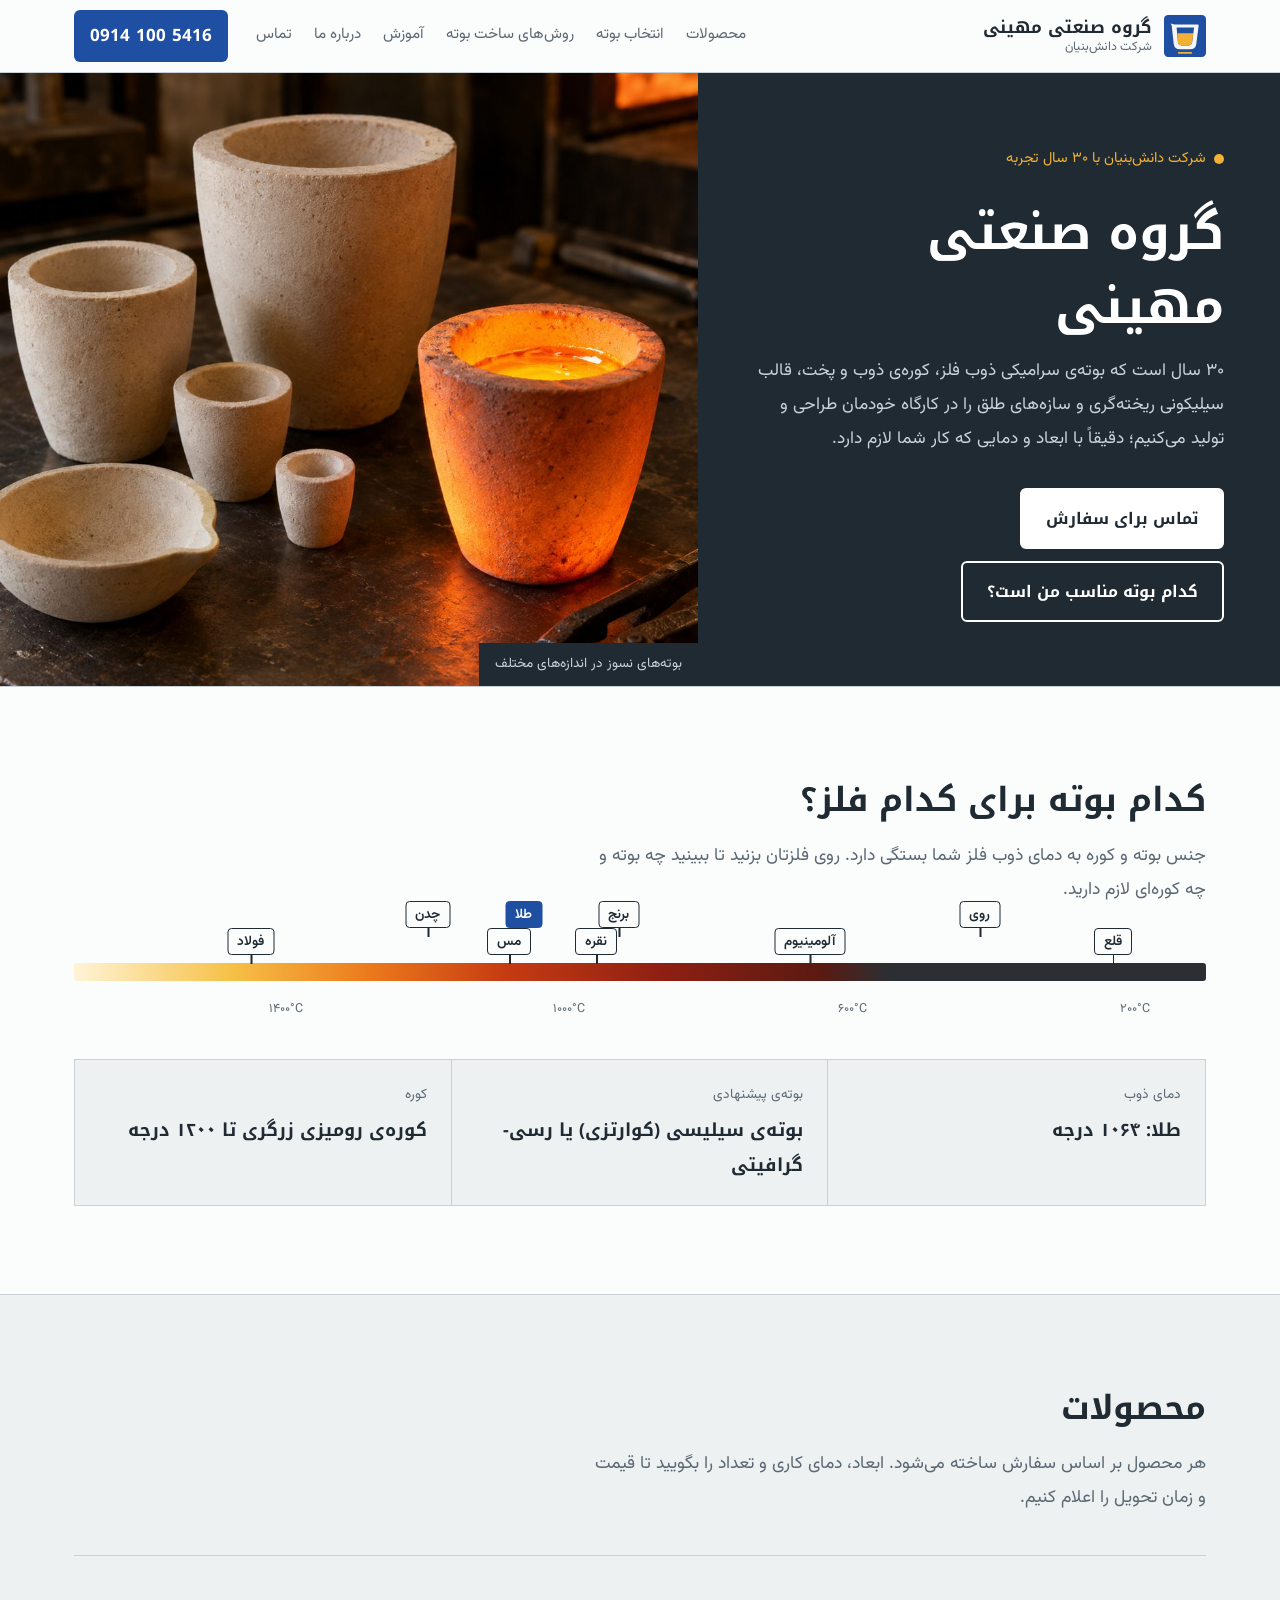
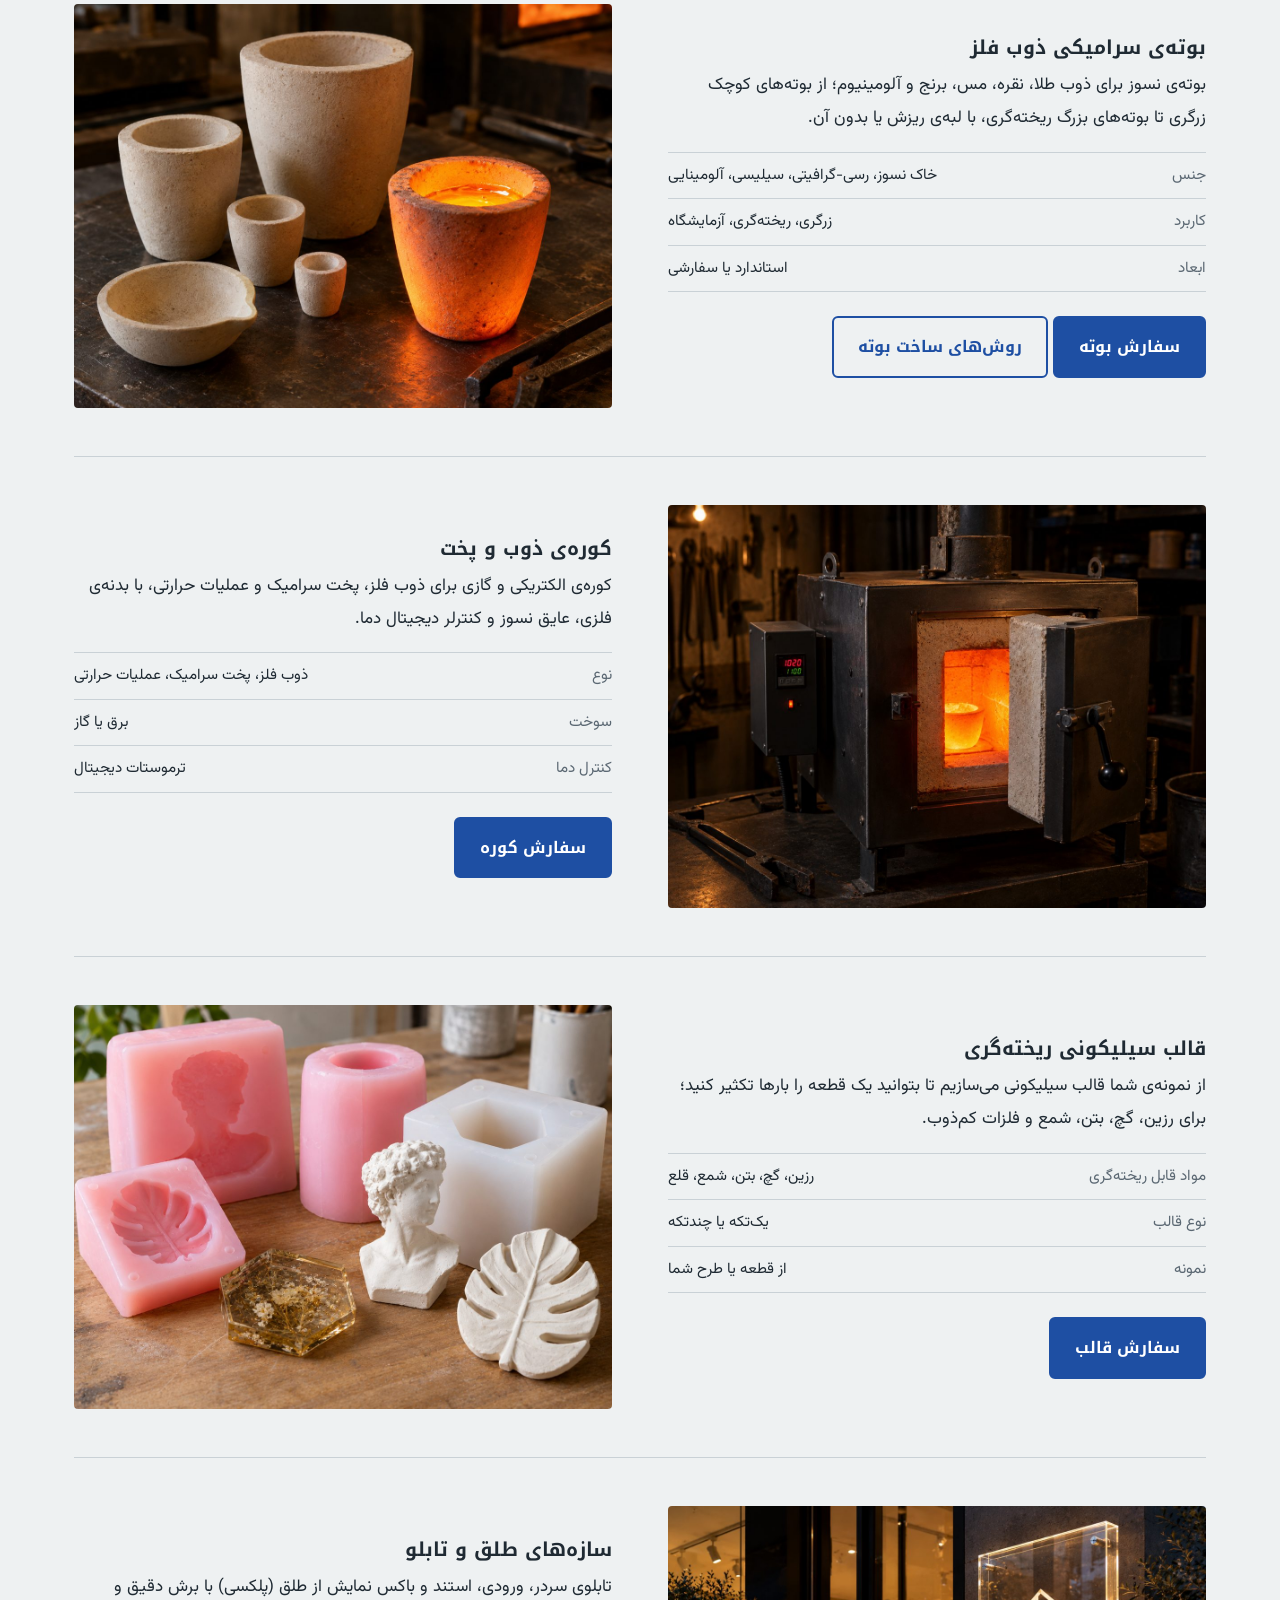
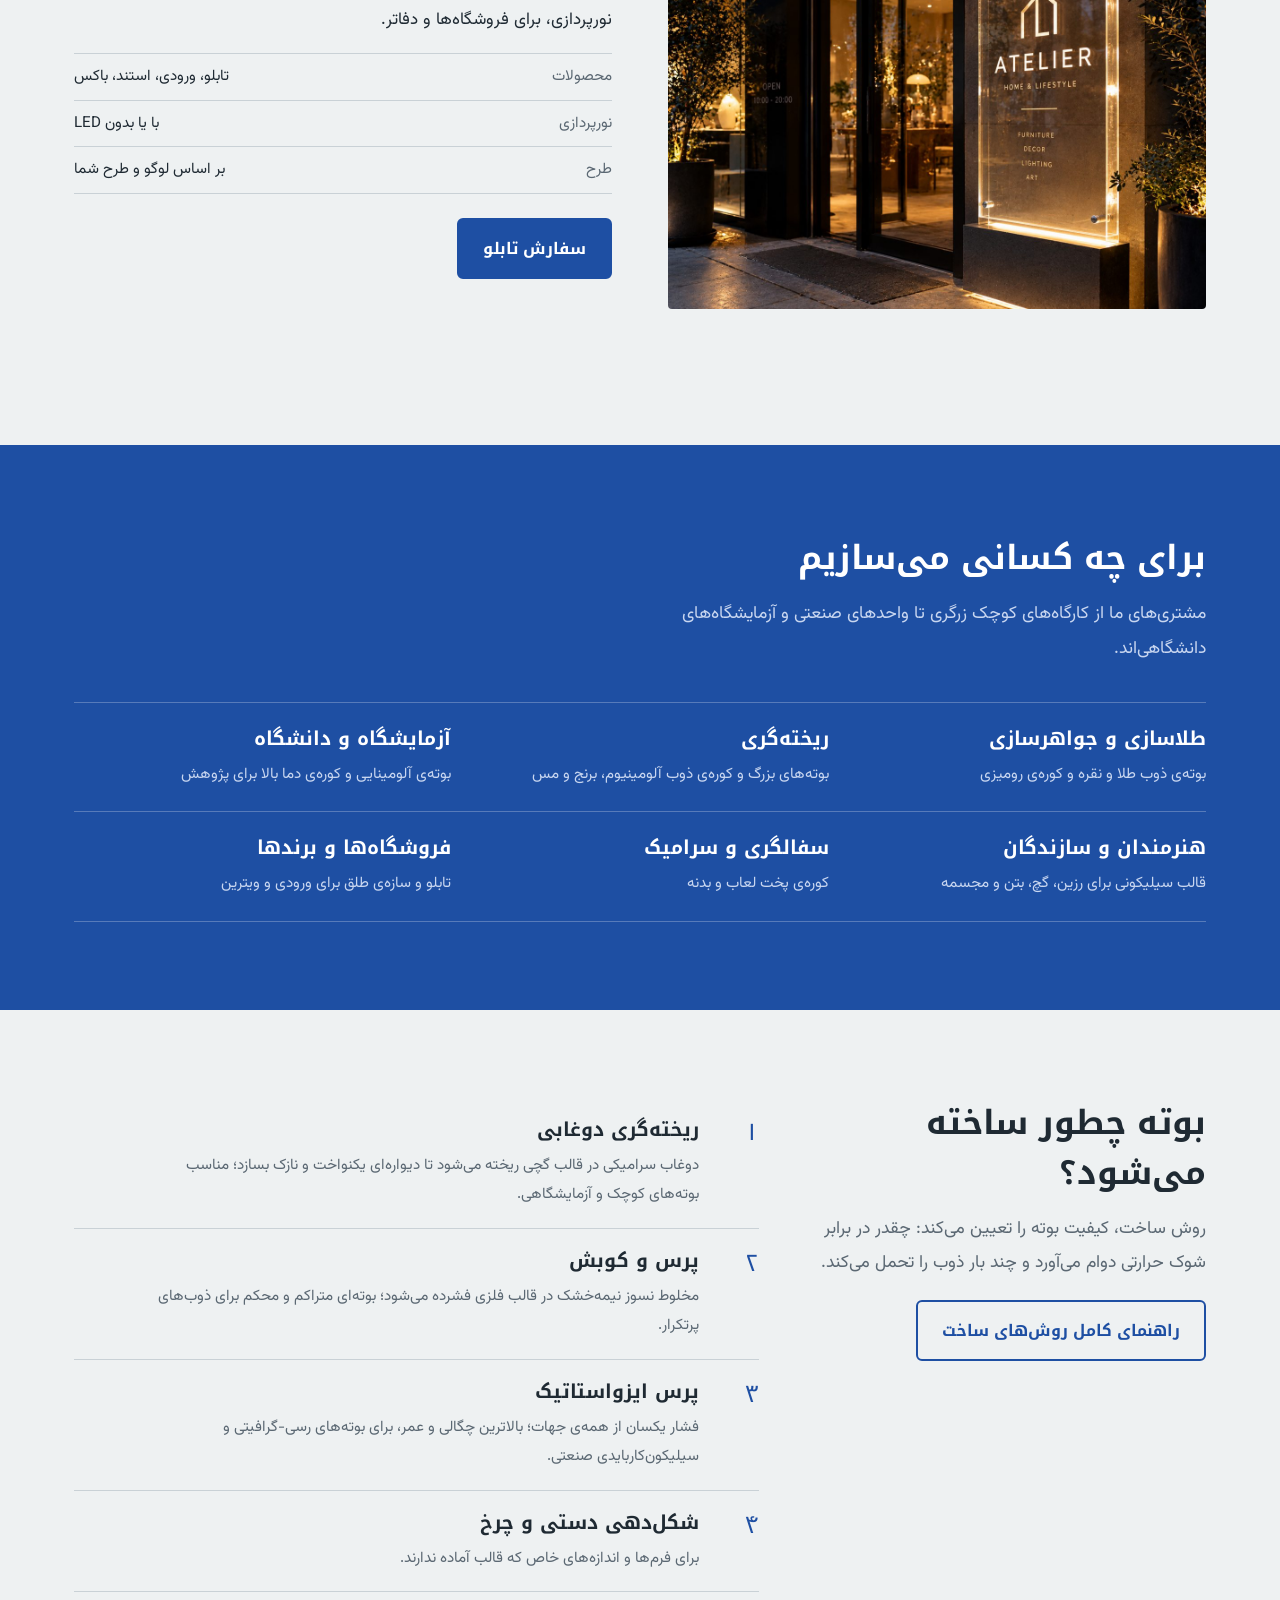
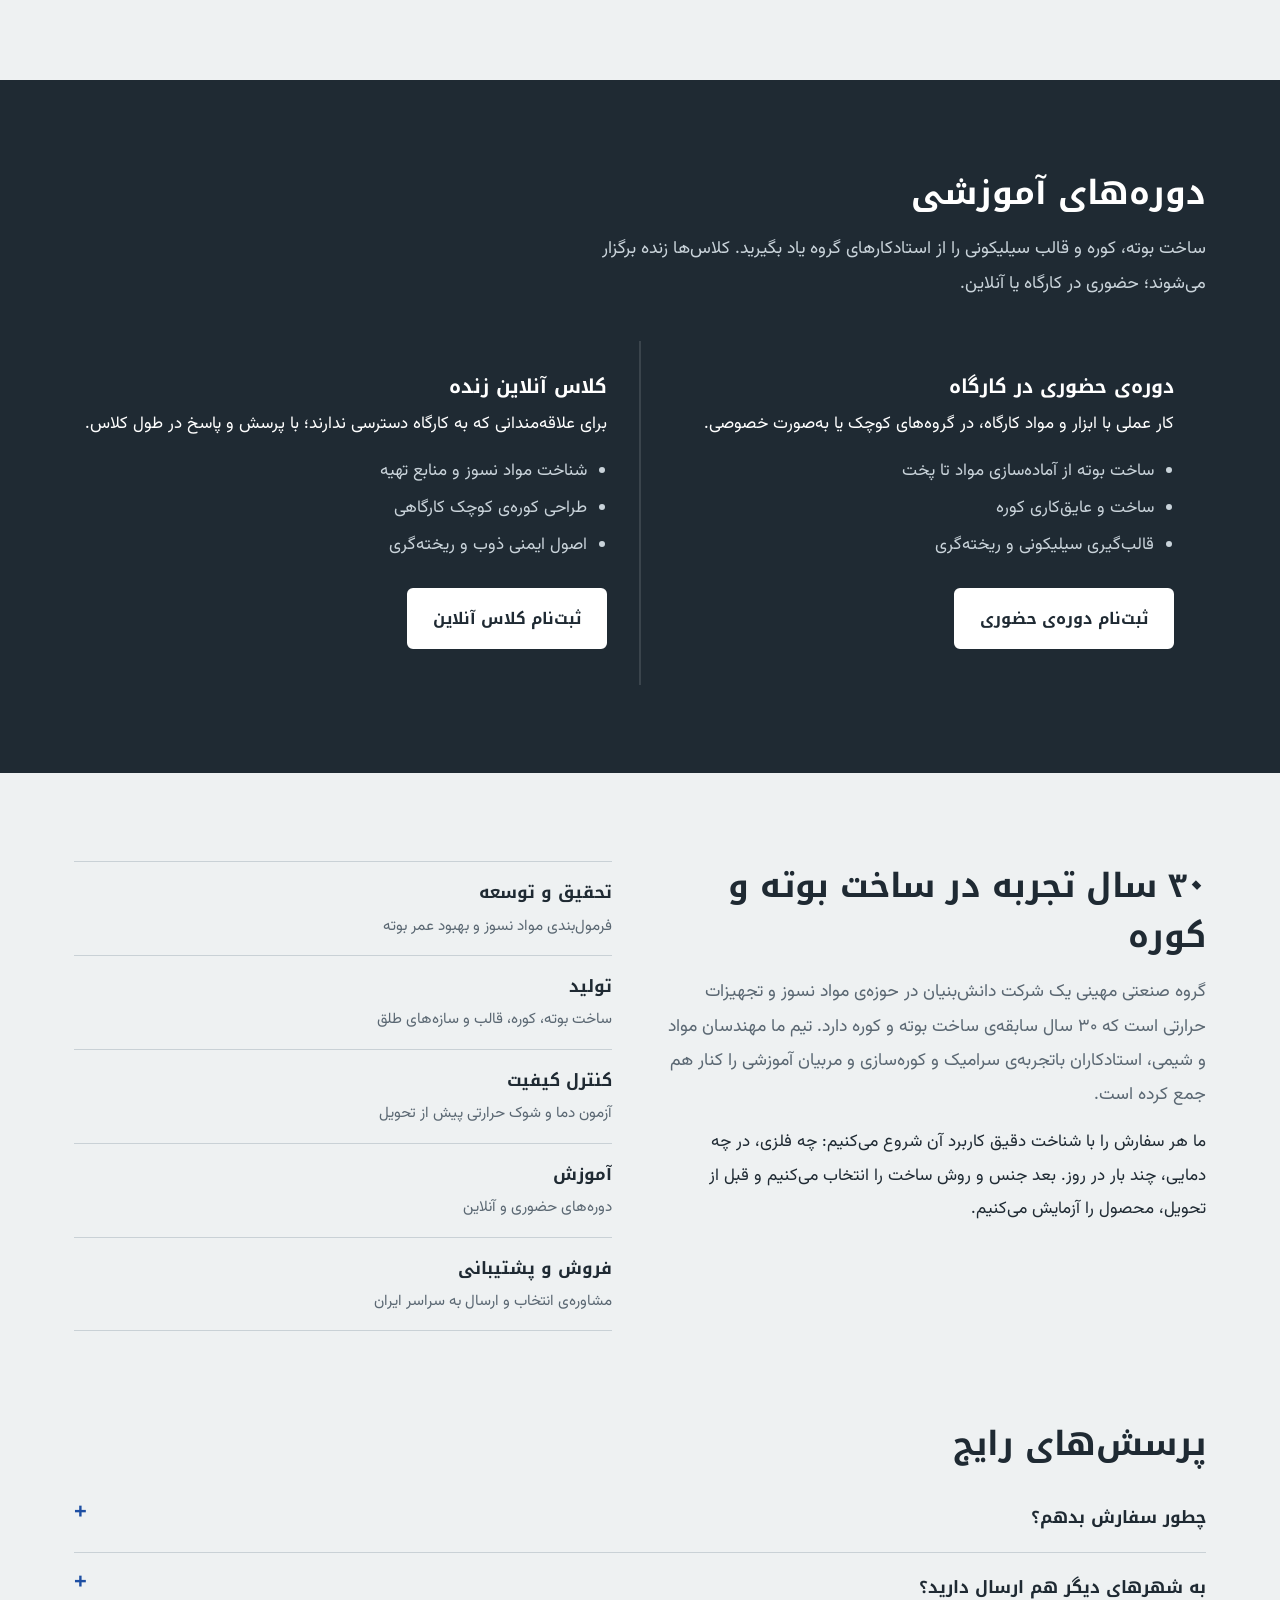
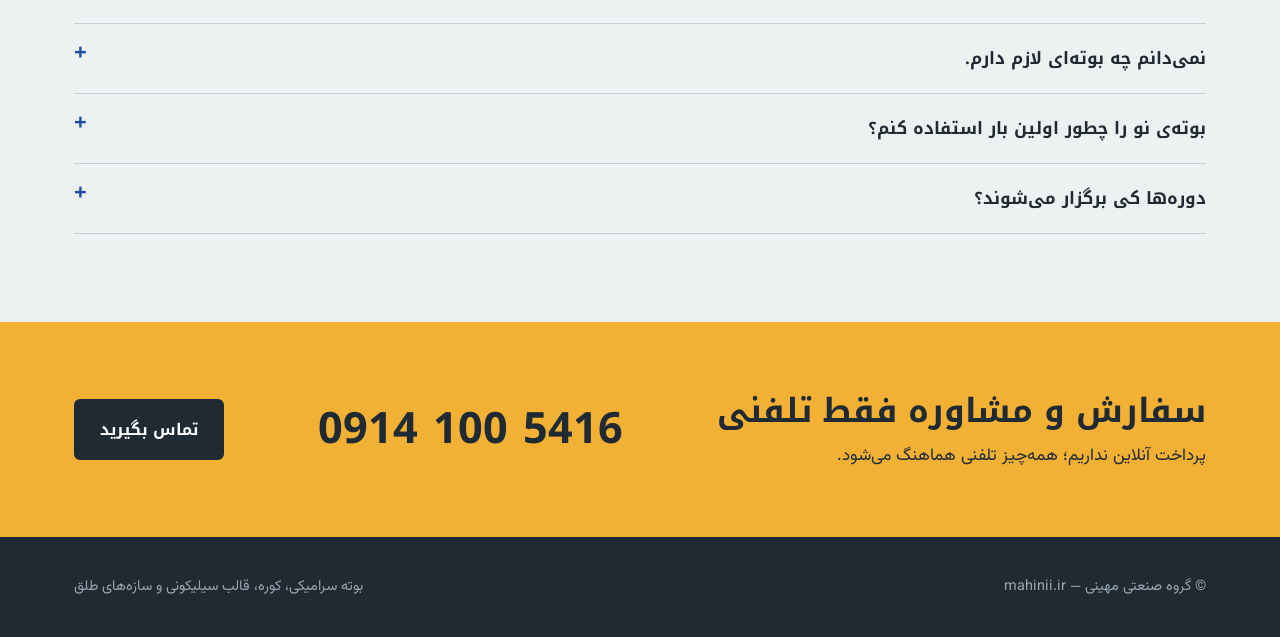
==== commit 46ade34b: "Add 30 years of experience Co-Authored-By: Claude Opus 5.5 <noreply@anthropic.com> Claude-Session: h" ====
--- a/index.html
+++ b/index.html
@@ -4,7 +4,7 @@
 <meta charset="UTF-8">
 <meta name="viewport" content="width=device-width, initial-scale=1">
 <title>گروه صنعتی مهینی | ساخت بوته سرامیکی، کوره صنعتی و قالب سیلیکونی</title>
-<meta name="description" content="گروه صنعتی مهینی، شرکت دانش‌بنیان سازنده‌ی بوته سرامیکی ذوب فلز، کوره‌ی ذوب و پخت، قالب سیلیکونی ریخته‌گری و سازه‌های طلق. ساخت سفارشی، ارسال به سراسر ایران و دوره‌های آموزشی حضوری و آنلاین.">
+<meta name="description" content="گروه صنعتی مهینی، شرکت دانش‌بنیان با ۳۰ سال تجربه در ساخت بوته سرامیکی ذوب فلز، کوره‌ی ذوب و پخت، قالب سیلیکونی ریخته‌گری و سازه‌های طلق. ساخت سفارشی، ارسال به سراسر ایران و دوره‌های آموزشی حضوری و آنلاین.">
 <meta name="keywords" content="بوته سرامیکی, بوته ذوب طلا, بوته ذوب فلز, کوره ذوب, کوره سرامیک, قالب سیلیکونی, ساخت بوته, آموزش ساخت کوره, گروه صنعتی مهینی">
 <meta property="og:title" content="گروه صنعتی مهینی">
 <meta property="og:description" content="سازنده‌ی بوته سرامیکی، کوره و قالب سیلیکونی — ساخت سفارشی و آموزش">
@@ -40,9 +40,9 @@
 <main>
 <div class="hero">
   <div class="text">
-    <span class="kb">شرکت دانش‌بنیان</span>
+    <span class="kb">شرکت دانش‌بنیان با ۳۰ سال تجربه</span>
     <h1>گروه صنعتی مهینی</h1>
-    <p>بوته‌ی سرامیکی ذوب فلز، کوره‌ی ذوب و پخت، قالب سیلیکونی ریخته‌گری و سازه‌های طلق را در کارگاه خودمان طراحی و تولید می‌کنیم؛ دقیقاً با ابعاد و دمایی که کار شما لازم دارد.</p>
+    <p>۳۰ سال است که بوته‌ی سرامیکی ذوب فلز، کوره‌ی ذوب و پخت، قالب سیلیکونی ریخته‌گری و سازه‌های طلق را در کارگاه خودمان طراحی و تولید می‌کنیم؛ دقیقاً با ابعاد و دمایی که کار شما لازم دارد.</p>
     <div class="actions">
       <a class="btn on-dark" href="tel:+989141005416">تماس برای سفارش</a>
       <a class="btn on-dark line" href="#guide">کدام بوته مناسب من است؟</a>
@@ -191,8 +191,8 @@
 <section id="about">
   <div class="wrap about">
     <div>
-      <h2>درباره‌ی گروه صنعتی مهینی</h2>
-      <p class="lead">گروه صنعتی مهینی یک شرکت دانش‌بنیان در حوزه‌ی مواد نسوز و تجهیزات حرارتی است. تیم ما مهندسان مواد و شیمی، استادکاران باتجربه‌ی سرامیک و کوره‌سازی و مربیان آموزشی را کنار هم جمع کرده است.</p>
+      <h2>۳۰ سال تجربه در ساخت بوته و کوره</h2>
+      <p class="lead">گروه صنعتی مهینی یک شرکت دانش‌بنیان در حوزه‌ی مواد نسوز و تجهیزات حرارتی است که ۳۰ سال سابقه‌ی ساخت بوته و کوره دارد. تیم ما مهندسان مواد و شیمی، استادکاران باتجربه‌ی سرامیک و کوره‌سازی و مربیان آموزشی را کنار هم جمع کرده است.</p>
       <p style="margin-top:14px">ما هر سفارش را با شناخت دقیق کاربرد آن شروع می‌کنیم: چه فلزی، در چه دمایی، چند بار در روز. بعد جنس و روش ساخت را انتخاب می‌کنیم و قبل از تحویل، محصول را آزمایش می‌کنیم.</p>
     </div>
     <ul class="team">
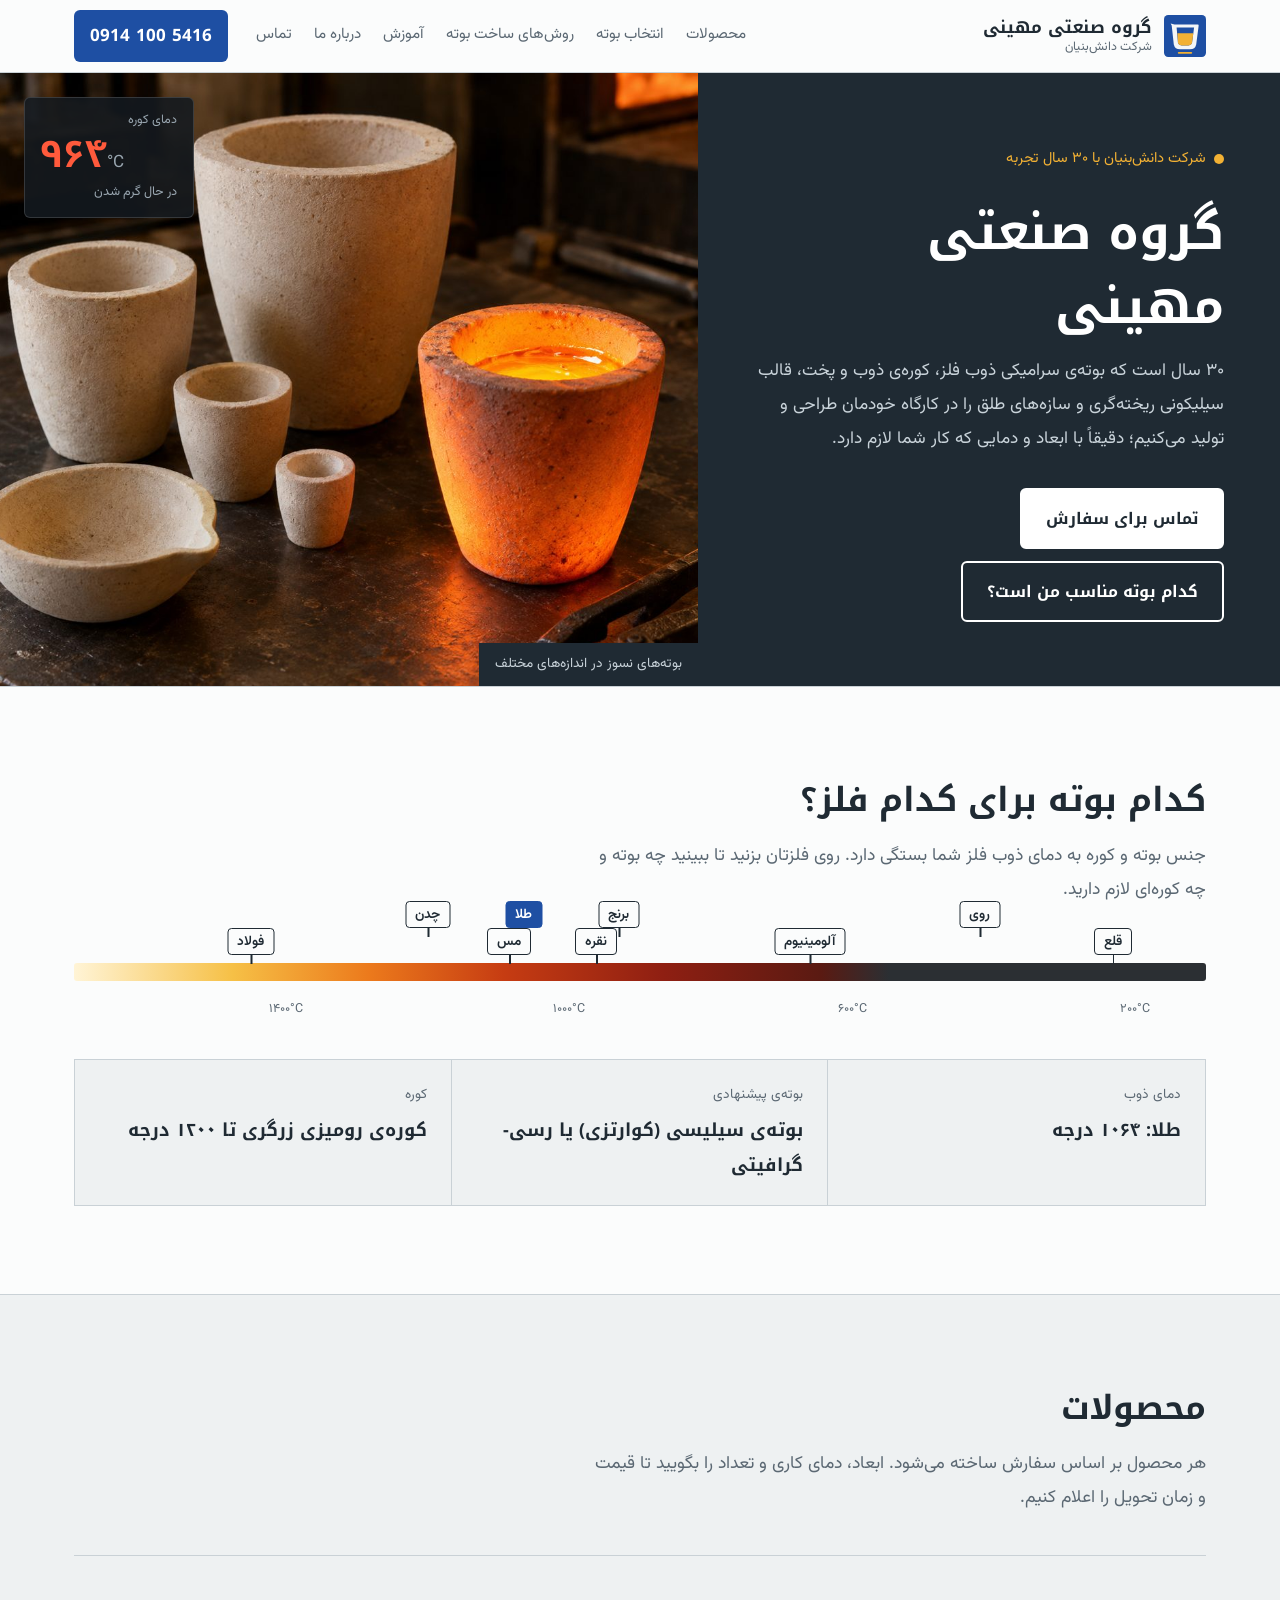
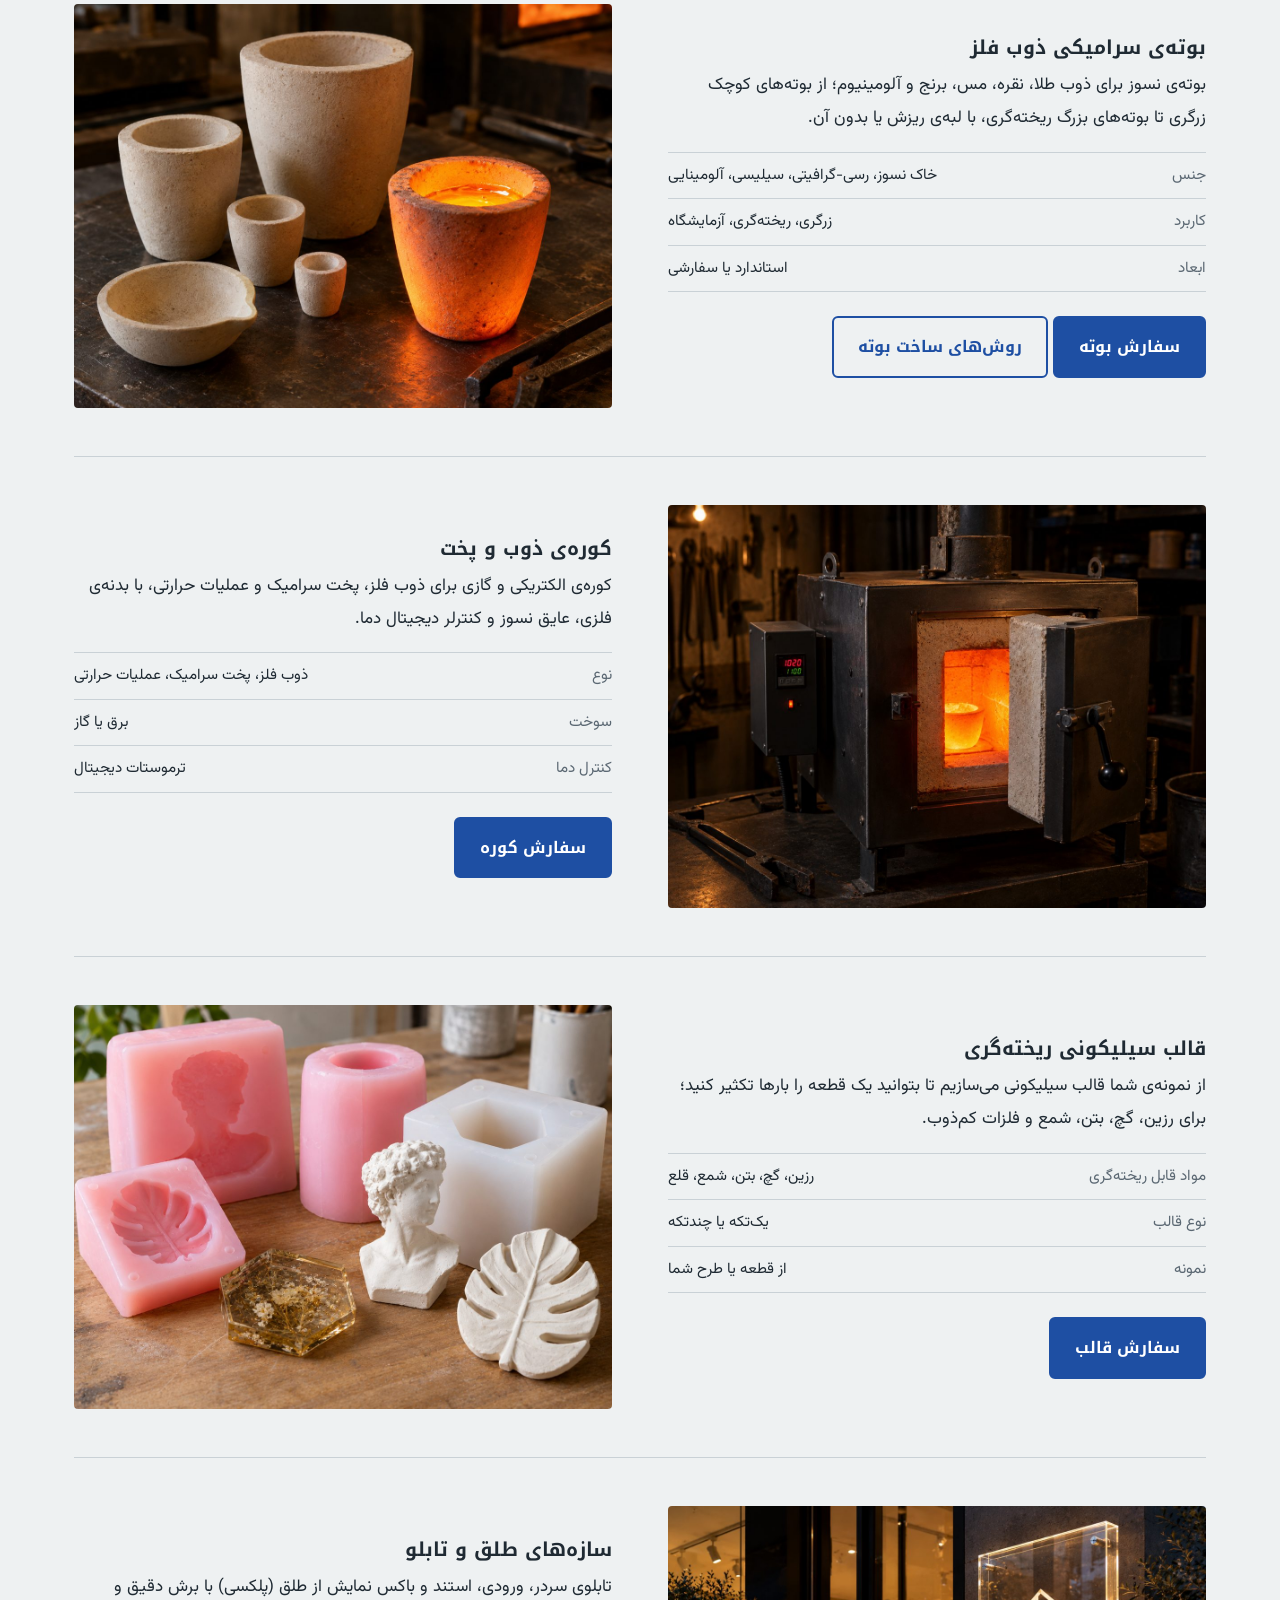
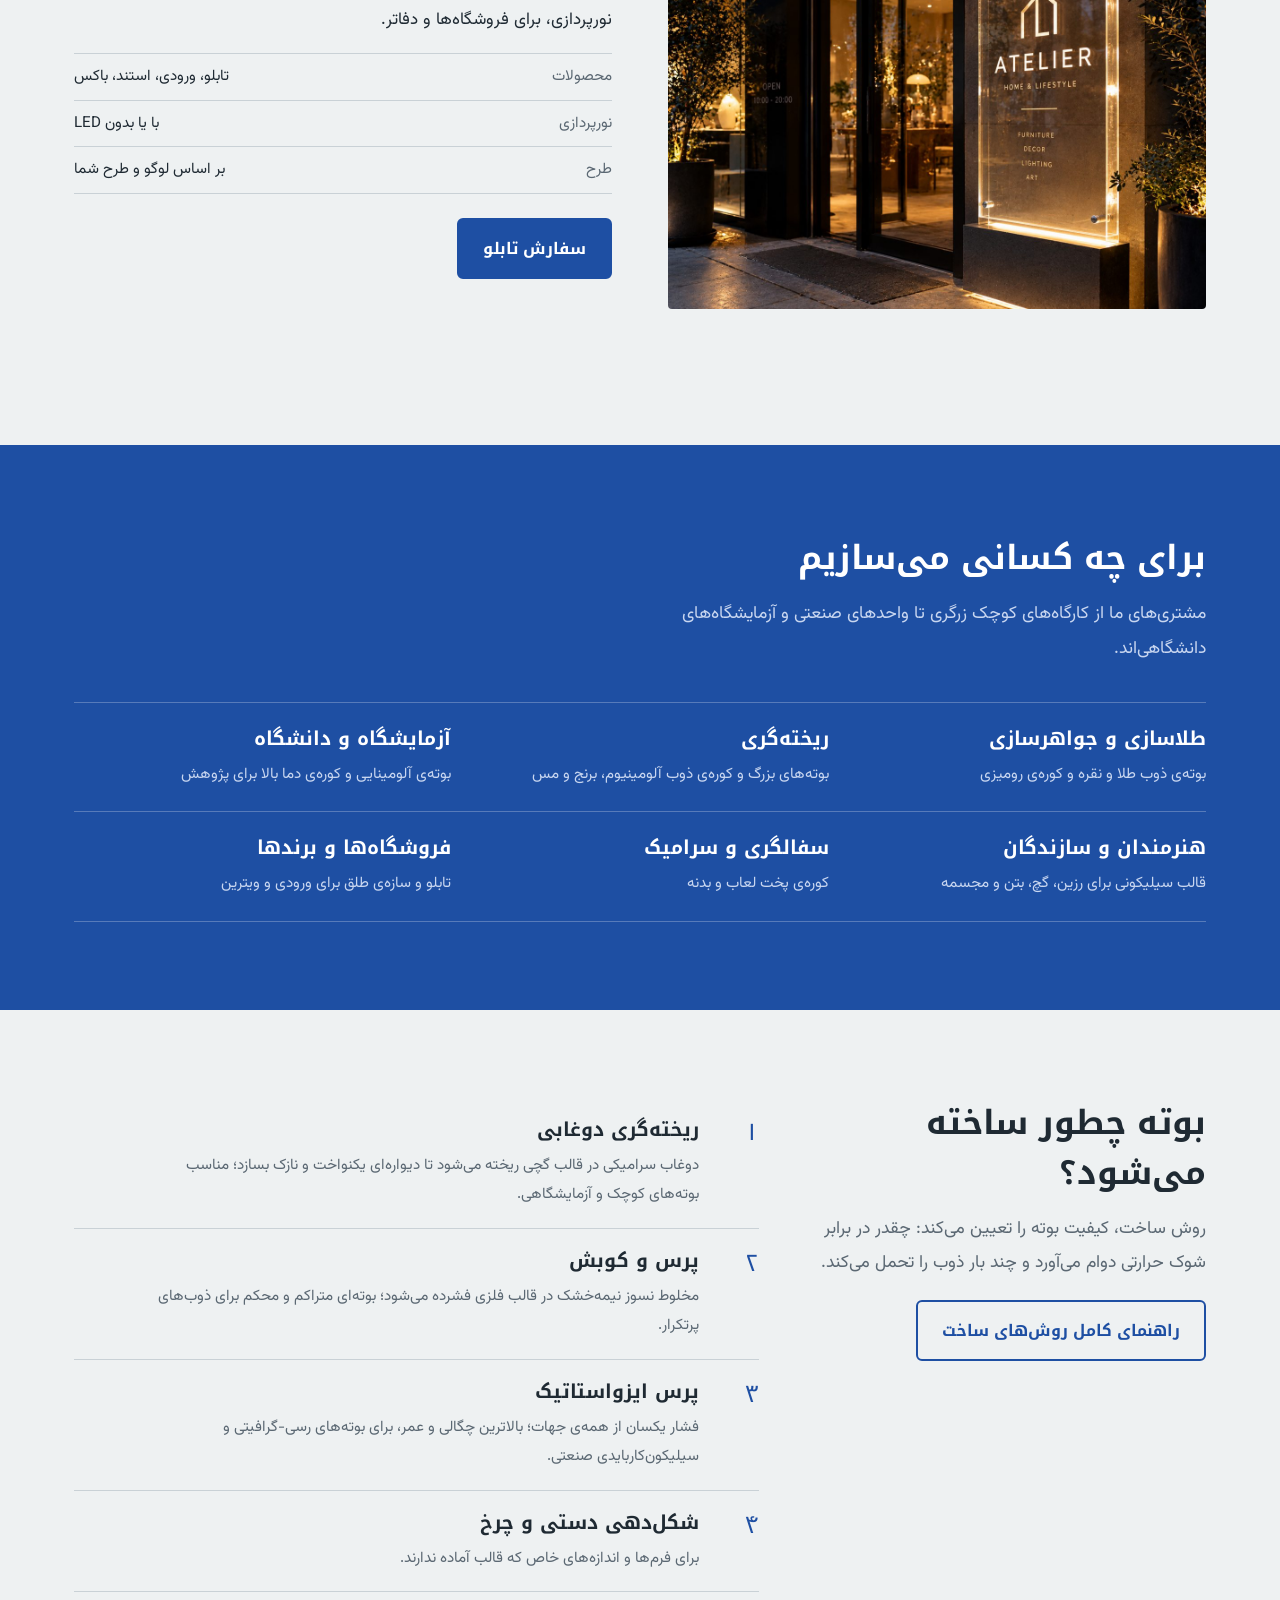
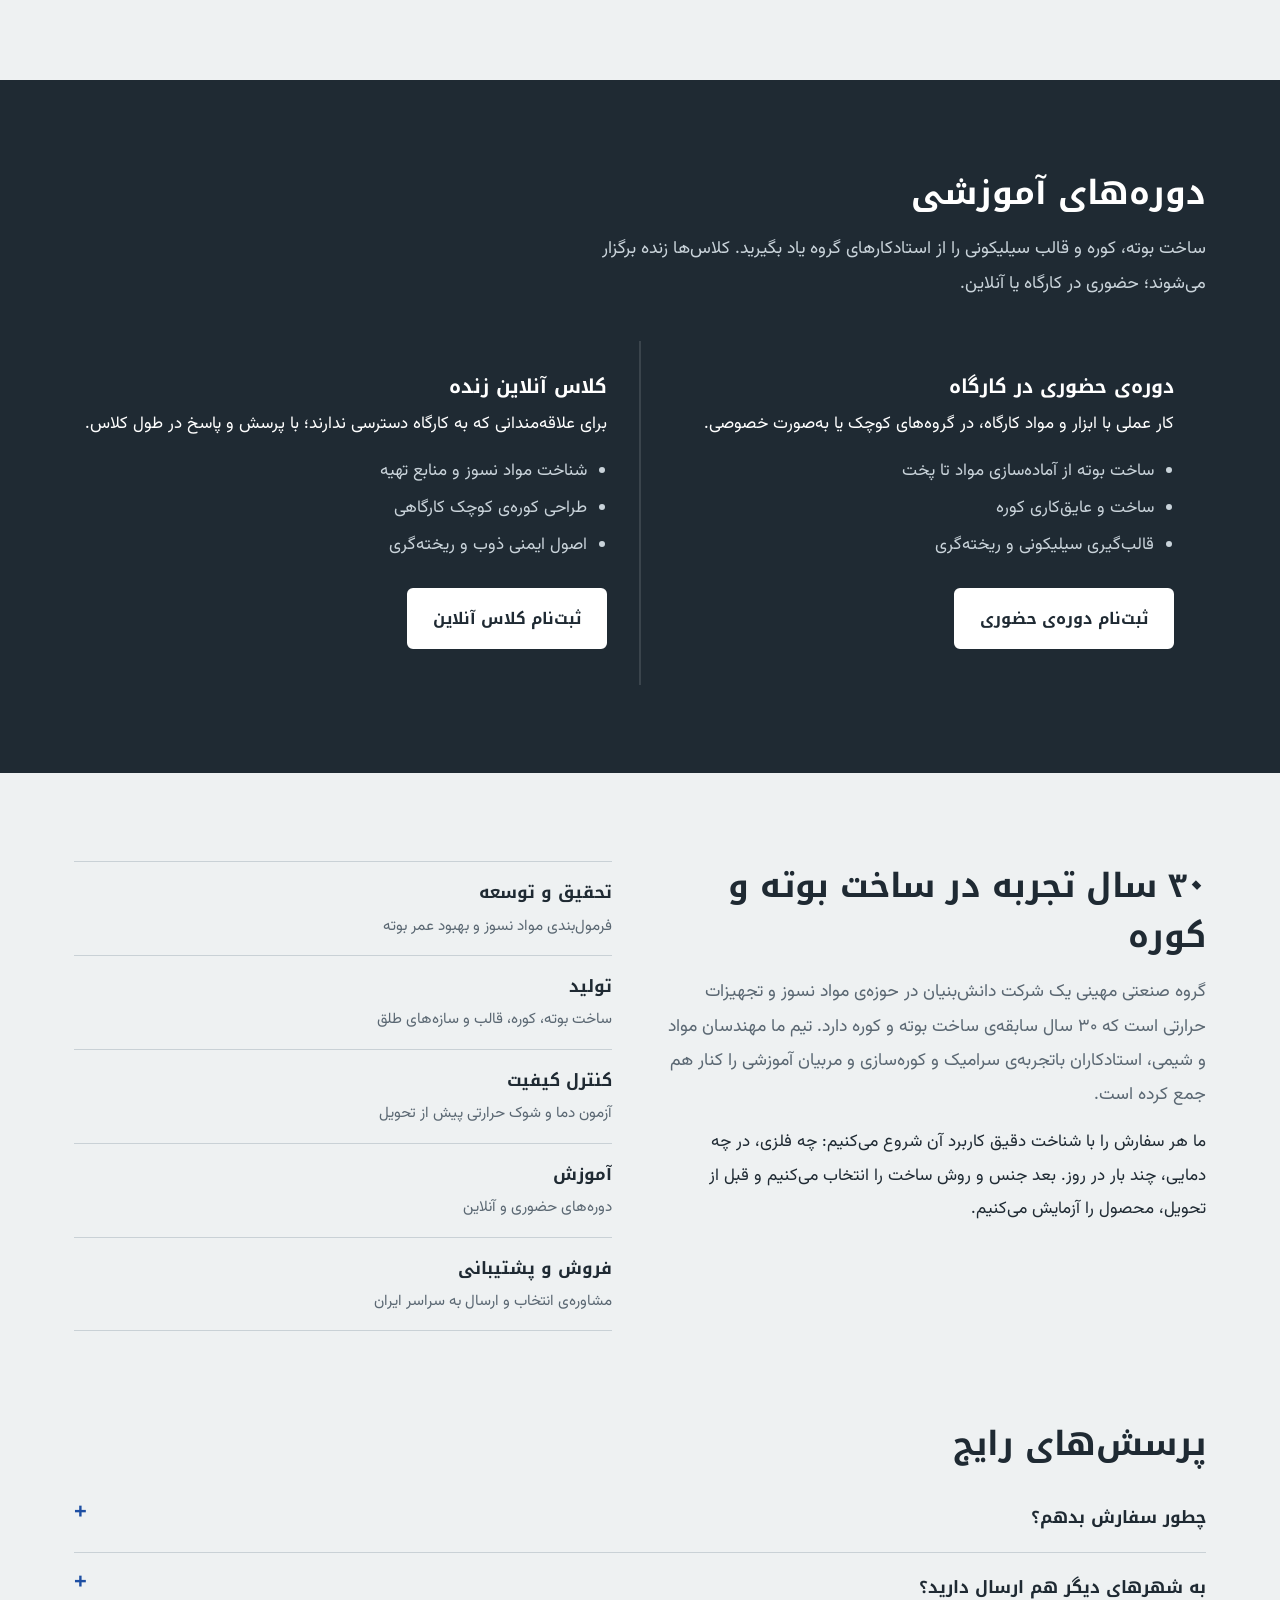
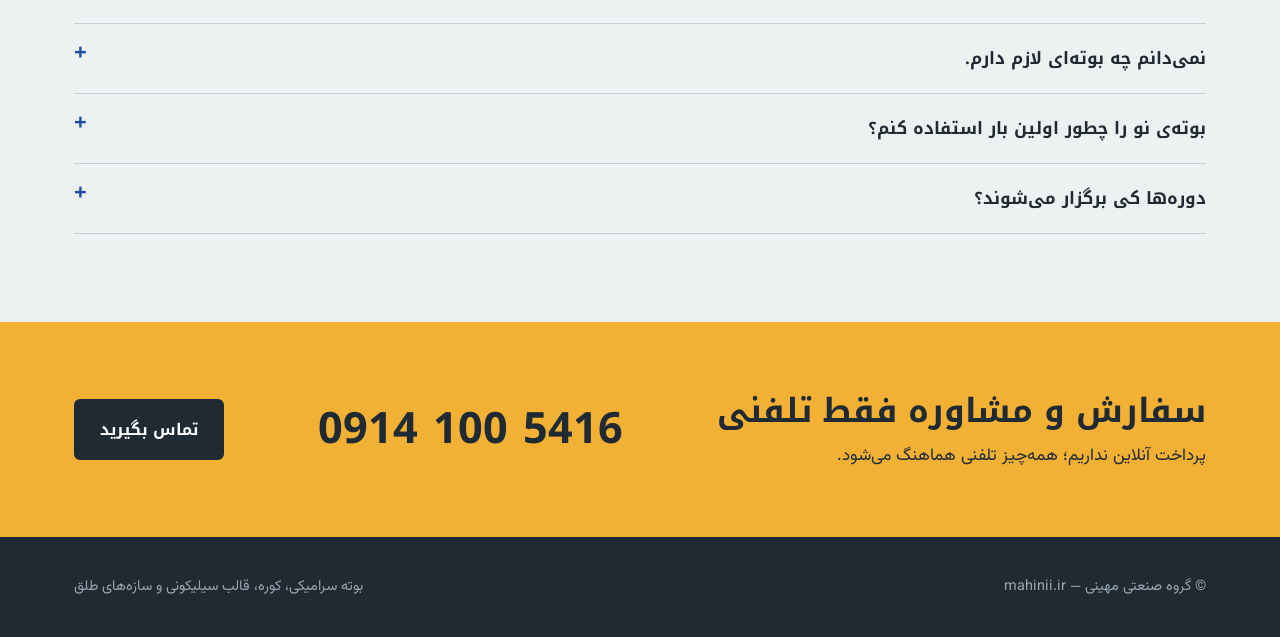
==== commit 668ebf9c: "Hero heat-up animation with kiln temperature readout Co-Authored-By: Claude Opus 5.5 <noreply@anthro" ====
--- a/index.html
+++ b/index.html
@@ -50,6 +50,7 @@
   </div>
   <figure>
     <img src="images/crucible.jpg" alt="بوته‌های سرامیکی در اندازه‌های مختلف، یکی در حال گداختگی">
+    <div class="readout" aria-hidden="true"><span>دمای کوره</span><b id="temp">۲۵</b><em>°C</em><small id="tlabel">در حال گرم شدن</small></div>
     <figcaption>بوته‌های نسوز در اندازه‌های مختلف</figcaption>
   </figure>
 </div>
@@ -236,6 +237,18 @@
 </footer>
 
 <script src="site.js"></script>
+<script>
+(()=>{
+  const fig=document.querySelector(".hero figure"),el=document.getElementById("temp"),lab=document.getElementById("tlabel");
+  const T0=25,T1=1064,D=3600,fa=n=>Math.round(n).toLocaleString("fa-IR",{useGrouping:false});
+  const done=()=>{el.textContent=fa(T1);lab.textContent="دمای ذوب طلا";fig.classList.add("hot","done")};
+  if(matchMedia("(prefers-reduced-motion: reduce)").matches){done();return}
+  requestAnimationFrame(()=>fig.classList.add("hot"));
+  let t0;const ease=x=>1-Math.pow(1-x,3);
+  const step=t=>{t0??=t;const k=Math.min((t-t0)/D,1);el.textContent=fa(T0+(T1-T0)*ease(k));k<1?requestAnimationFrame(step):done()};
+  setTimeout(()=>requestAnimationFrame(step),300);
+})();
+</script>
 <script>
 const metals=[
   {n:"قلع",t:232,c:"بوته‌ی فولادی یا رسی‌-گرافیتی",k:"کوره‌ی کوچک یا حتی هیتر صنعتی، حدود ۳۵۰ درجه"},
--- a/style.css
+++ b/style.css
@@ -165,3 +165,16 @@
 th{background:var(--graphite);color:#fff;font-family:var(--head);font-weight:700}
 .note{background:var(--white);border-inline-start:4px solid var(--heat);padding:16px 20px;margin:20px 0;max-width:68ch}
 @media(max-width:860px){.article{grid-template-columns:1fr}.toc{position:static}}
+
+/* hero heat-up animation */
+.hero figure img{filter:brightness(.32) saturate(.15) contrast(1.1);transition:filter 3.9s cubic-bezier(.33,0,.2,1) .3s}
+.hero figure.hot img{filter:none}
+.readout{position:absolute;top:24px;inset-inline-end:24px;background:rgba(20,26,31,.88);border:1px solid rgba(255,255,255,.14);border-radius:6px;padding:10px 16px 12px;color:#fff;min-width:170px;text-align:left;direction:rtl}
+.readout span{display:block;font-size:.78rem;color:#9AA7B1;text-align:right}
+.readout b{font-family:var(--head);font-size:2.4rem;line-height:1.2;color:#ff5a3c;font-variant-numeric:tabular-nums;transition:color .6s}
+.readout em{font-style:normal;color:#9AA7B1;margin-inline-start:4px}
+.readout small{display:block;font-size:.8rem;color:#9AA7B1;text-align:right}
+.hero figure.done .readout b{color:var(--heat)}
+.hero figure.done .readout small{color:#fff}
+@media (prefers-reduced-motion:reduce){.hero figure img{transition:none}}
+@media(max-width:900px){.readout{top:12px;inset-inline-end:12px;min-width:140px;padding:8px 12px}.readout b{font-size:1.8rem}}
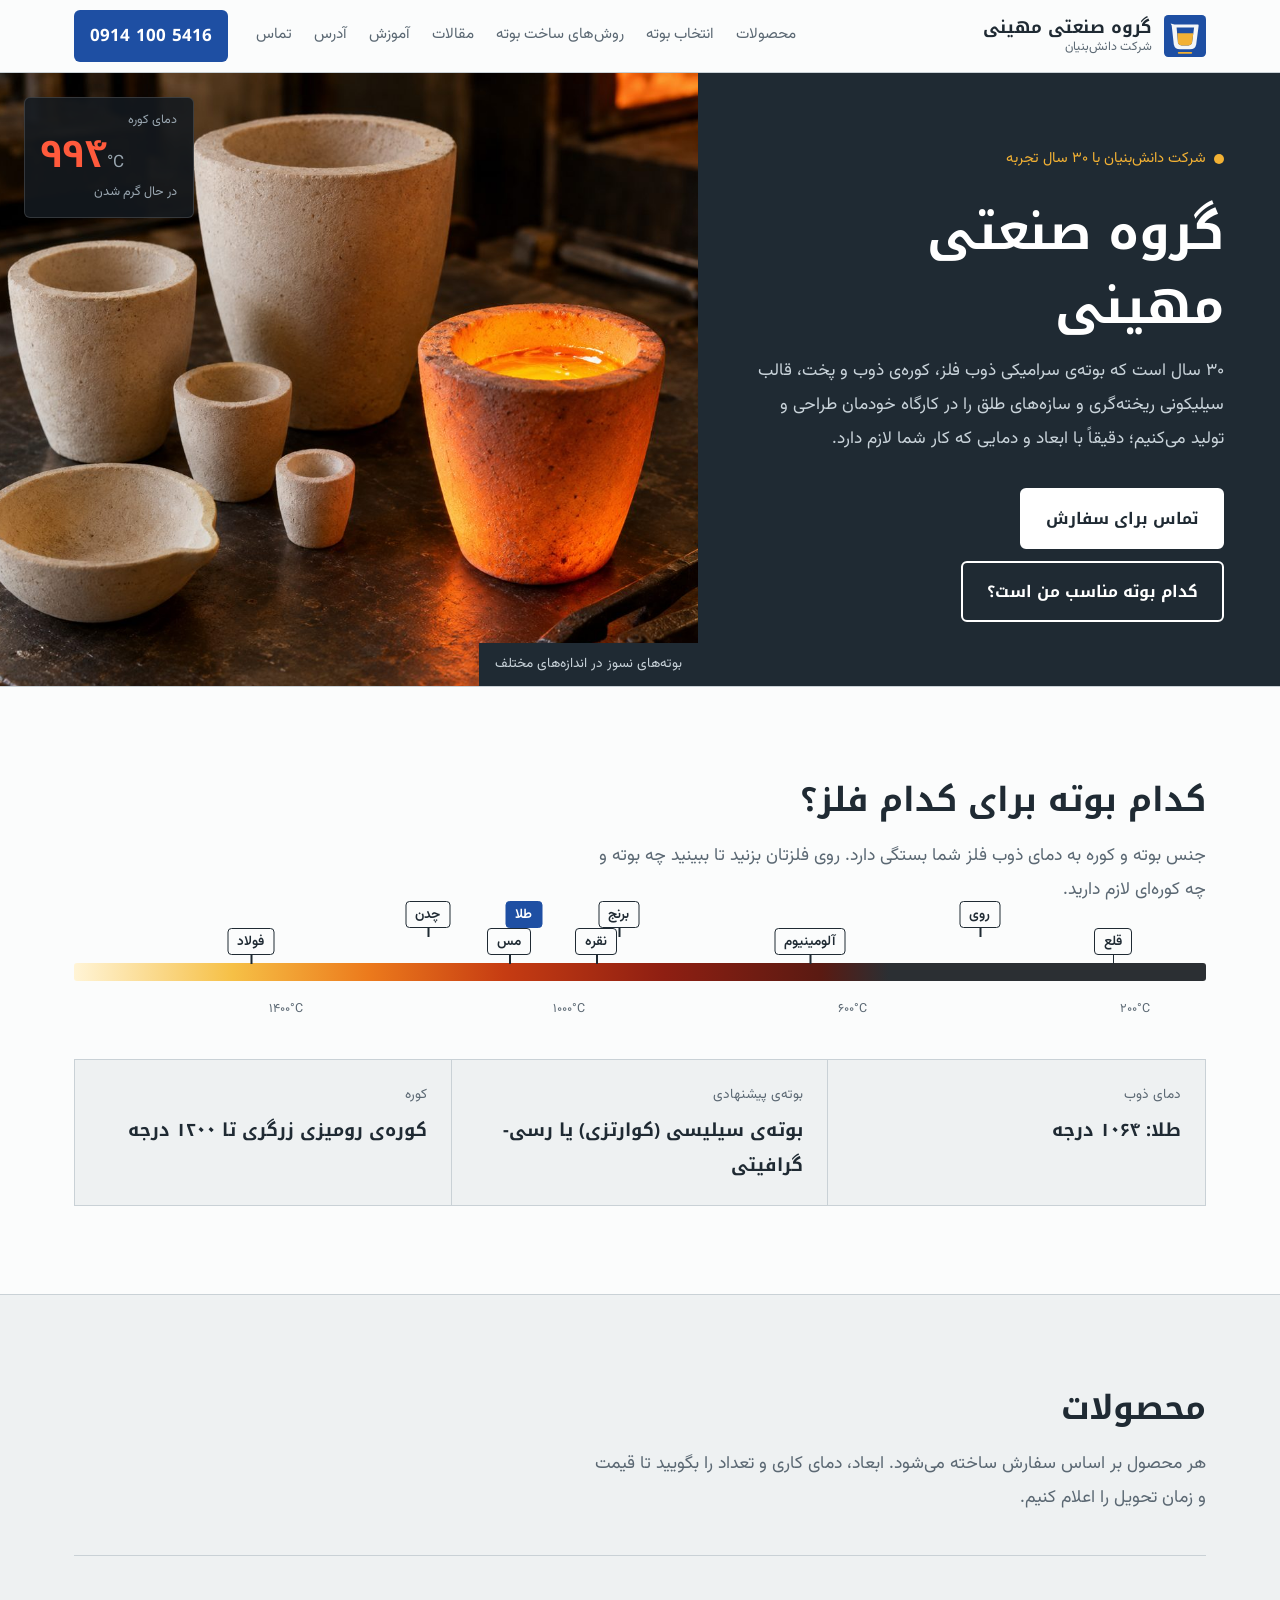
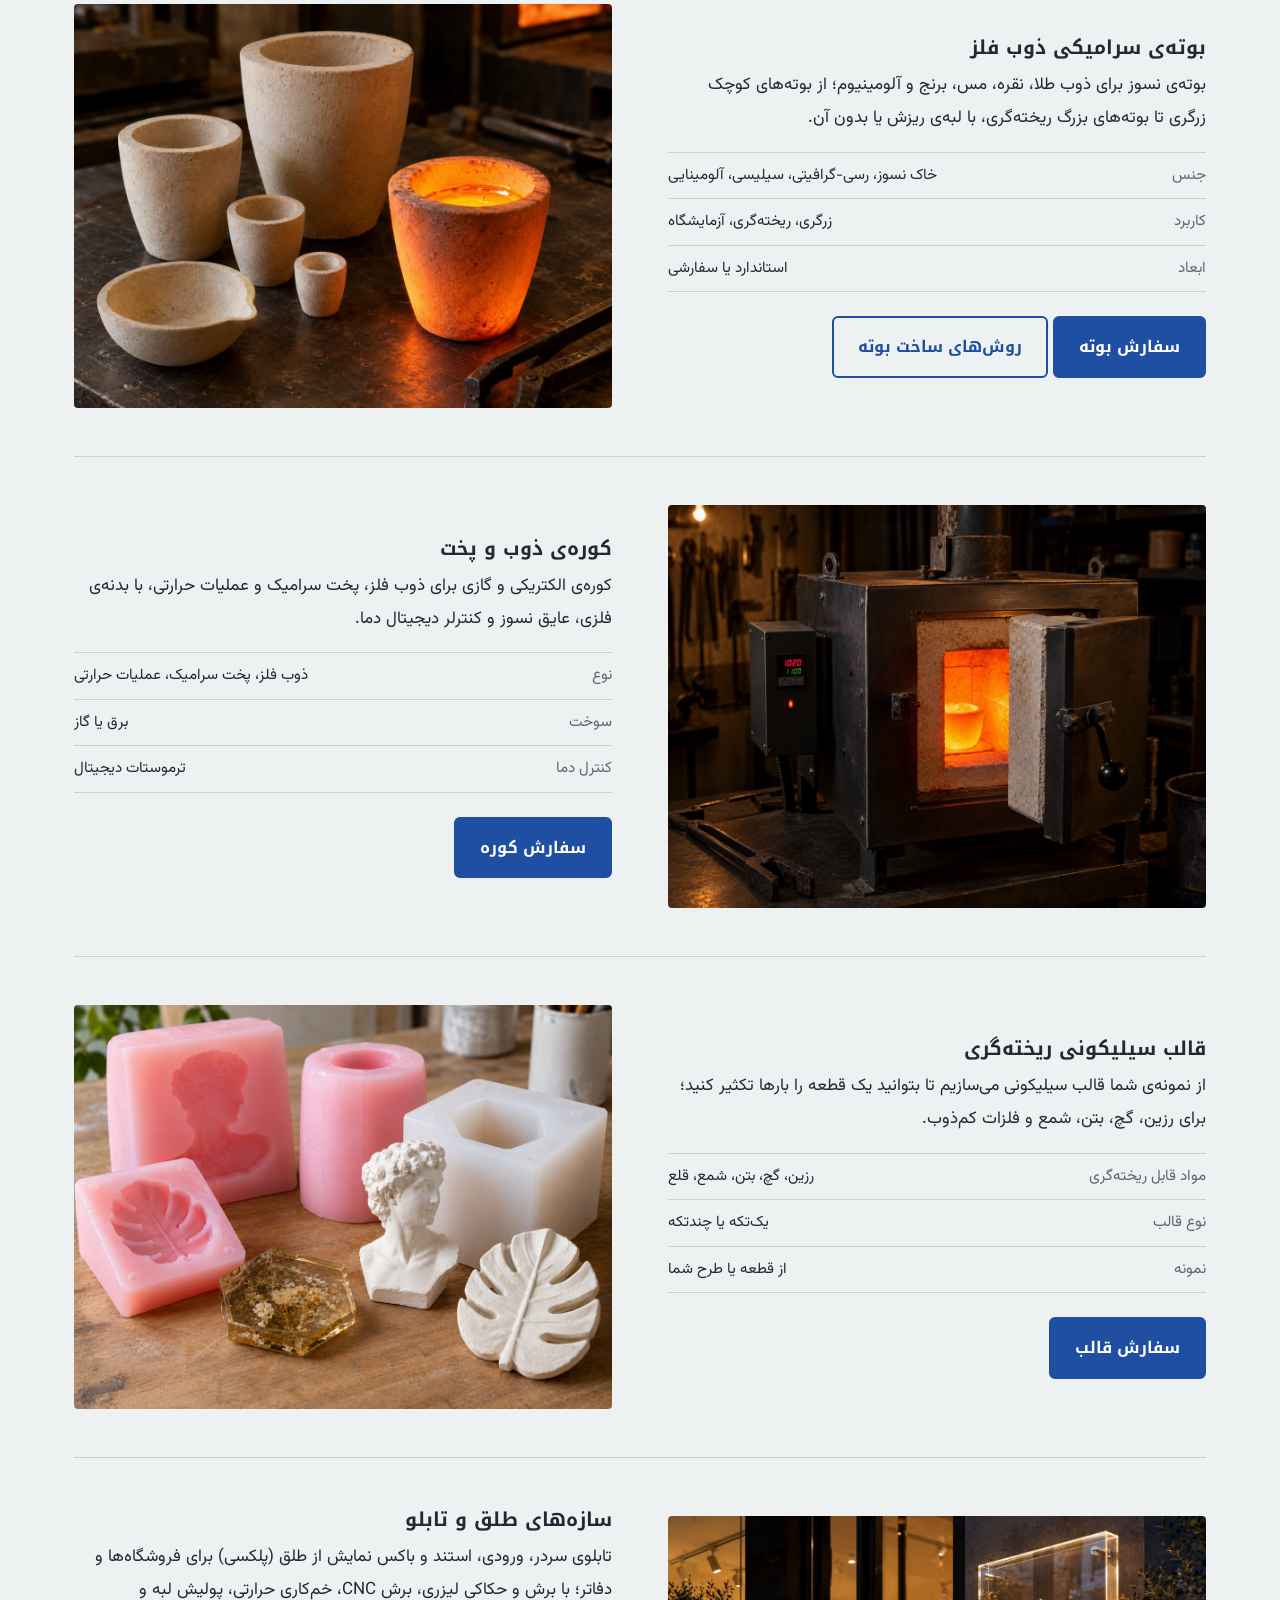
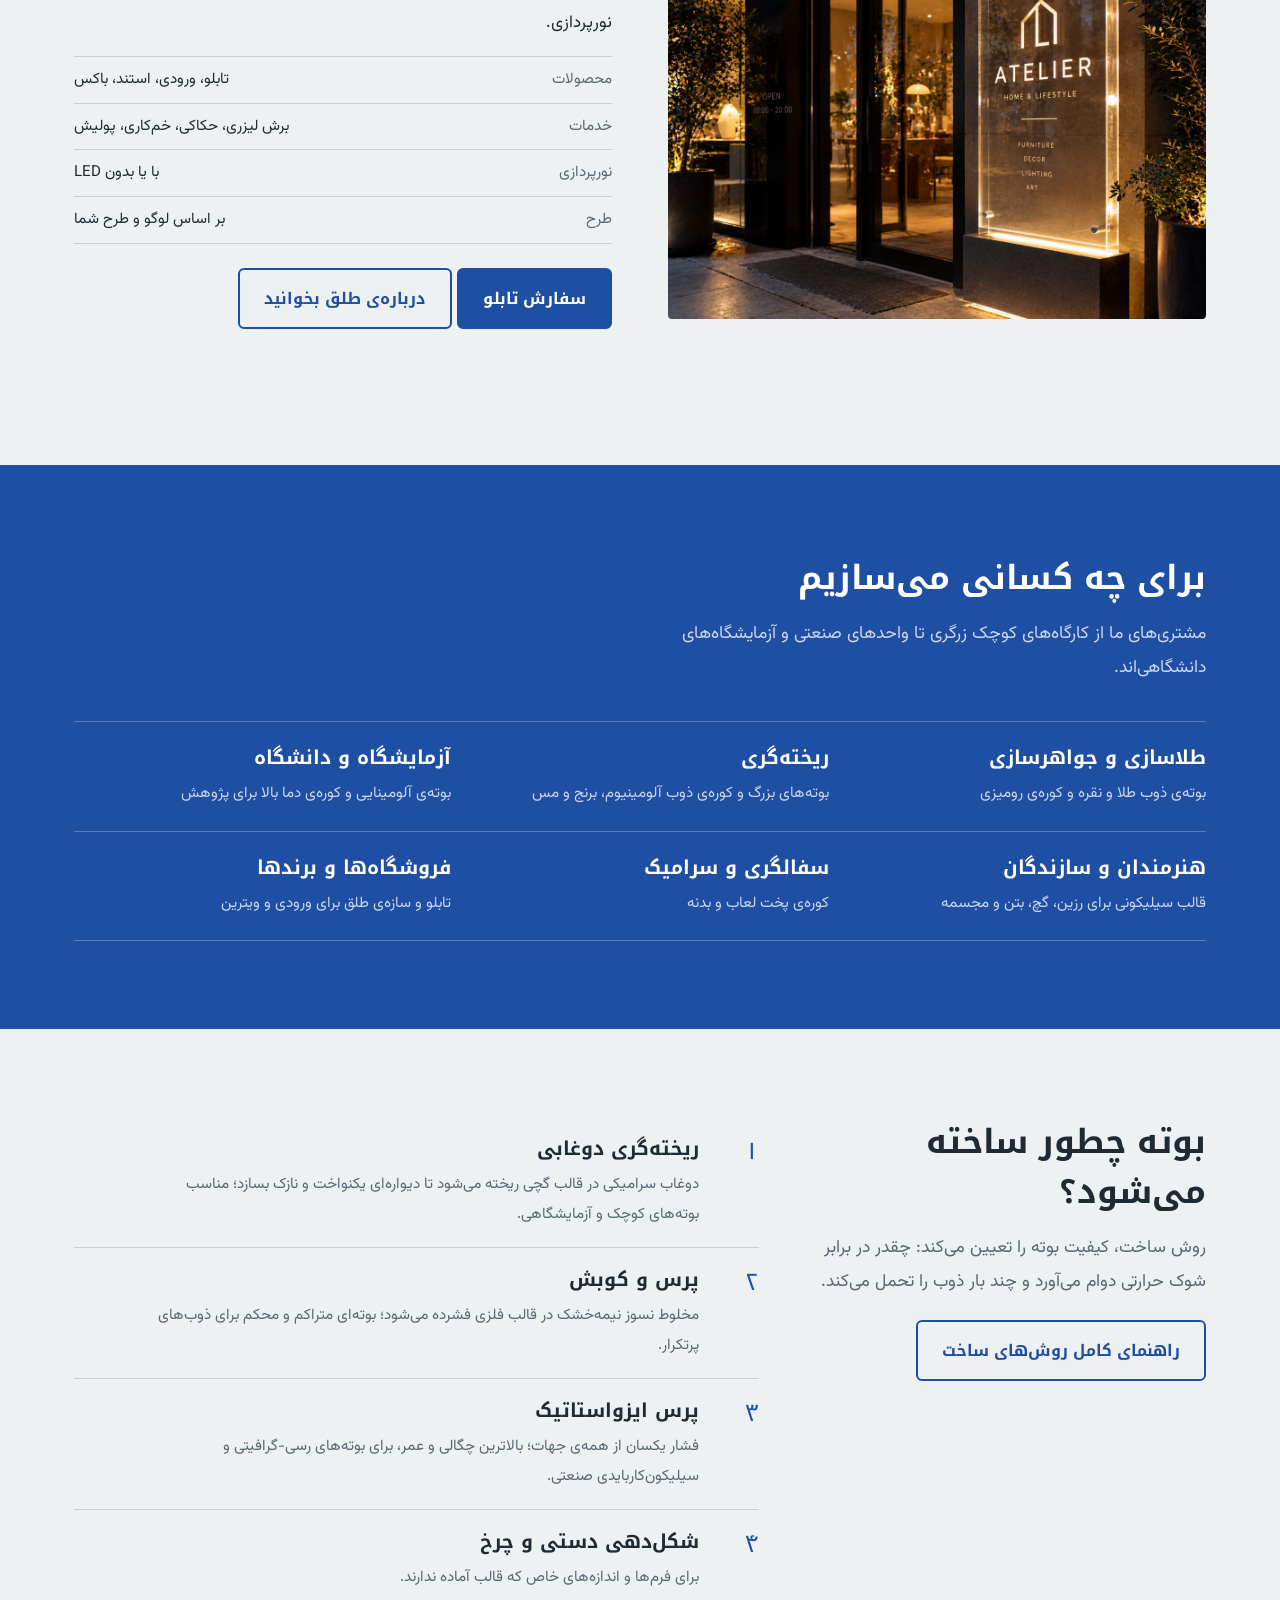
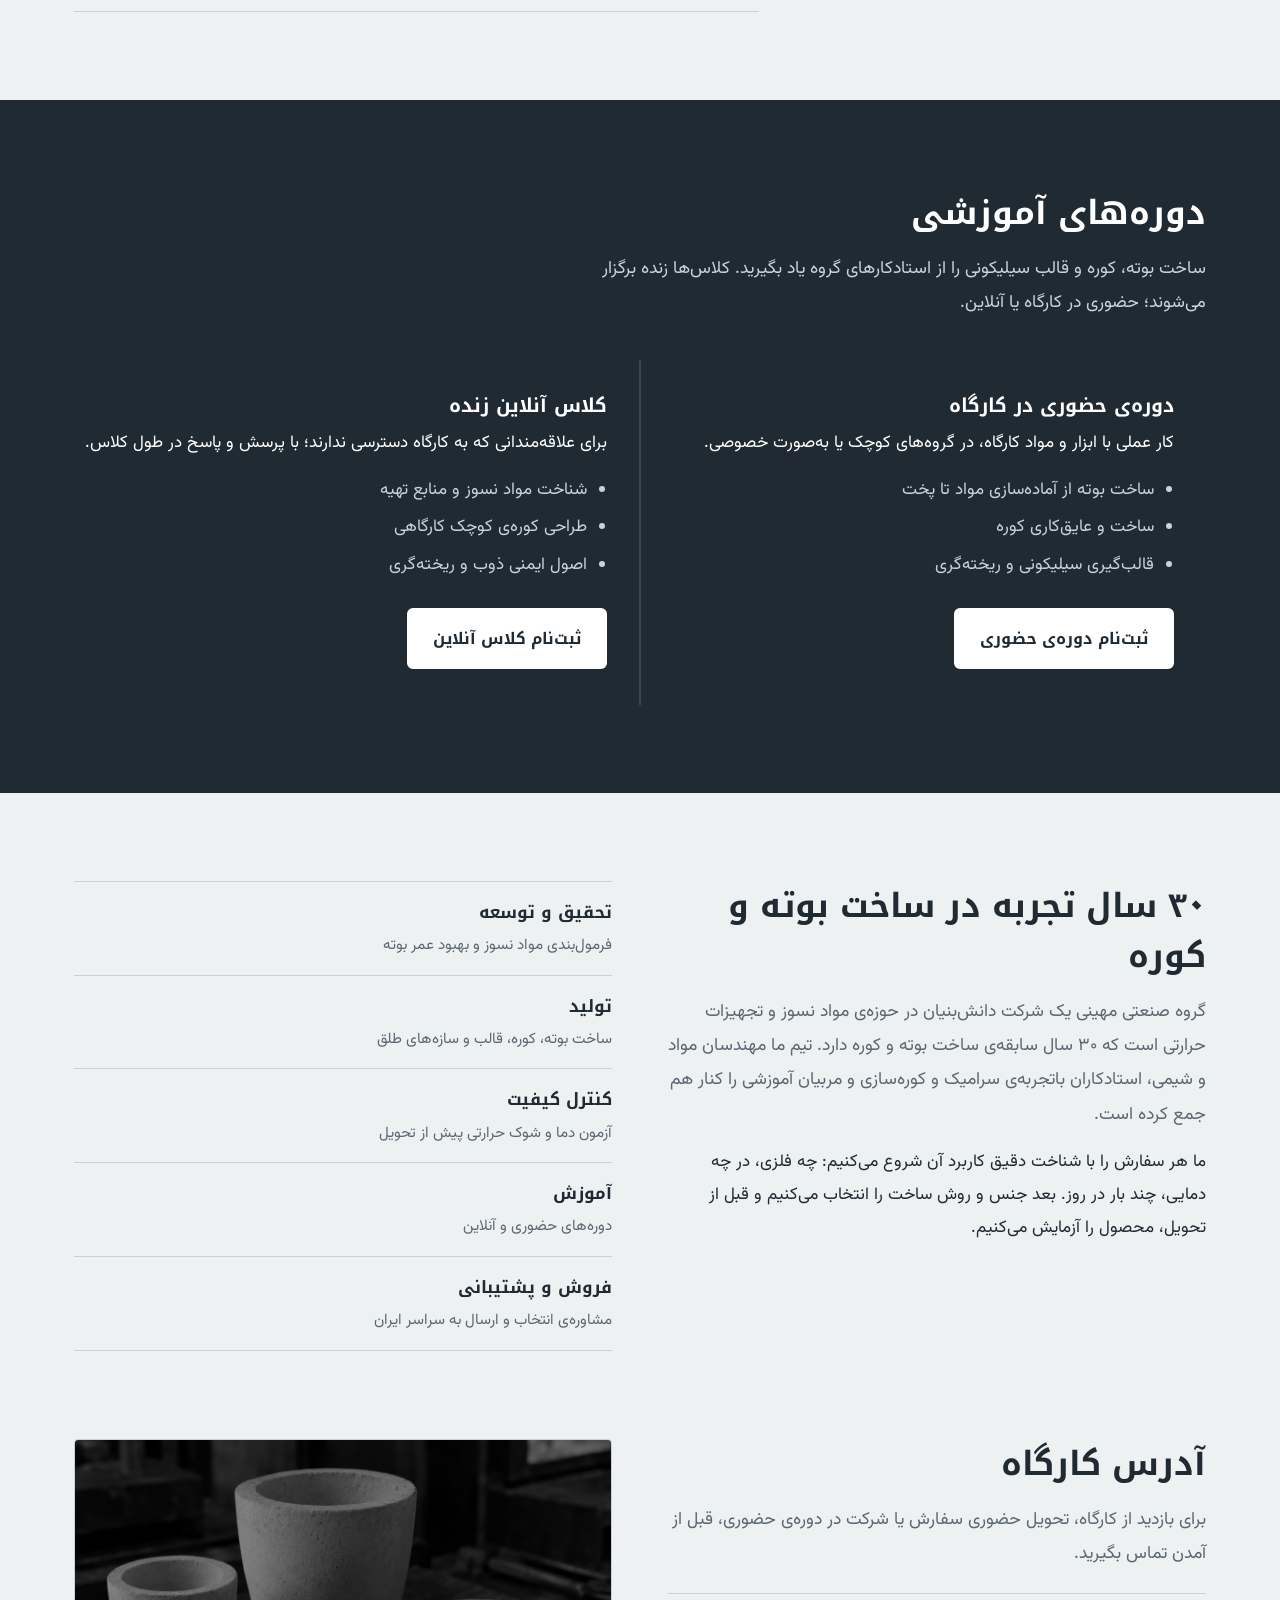
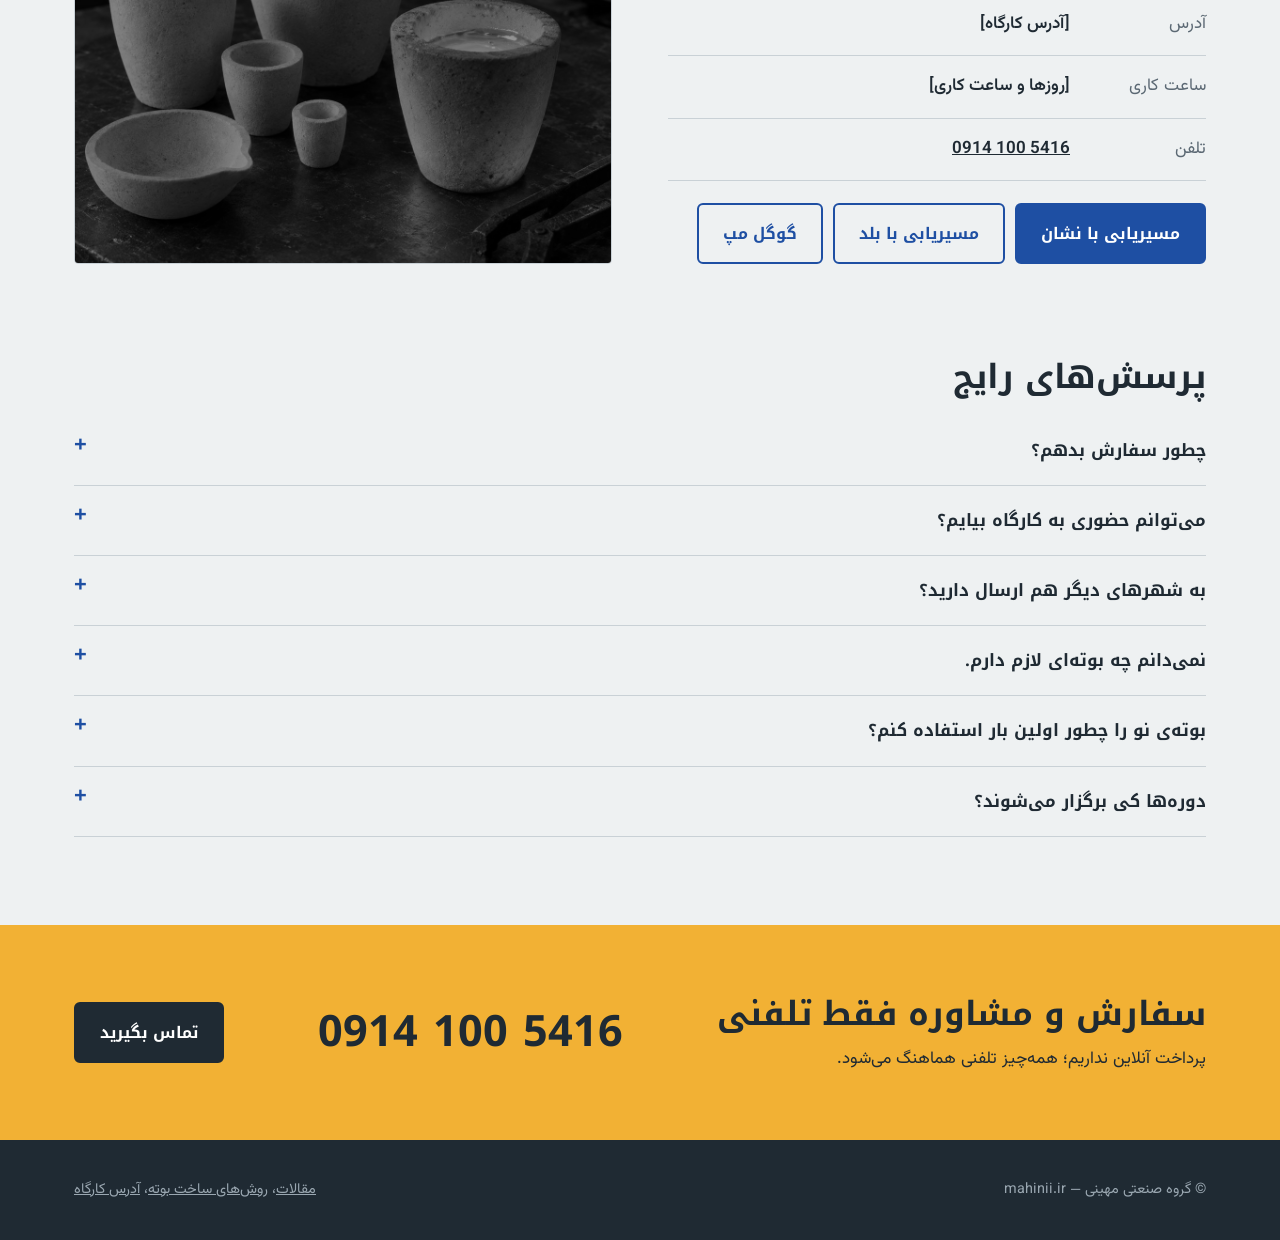
==== commit 72cc0ebf: "Add articles, address section, sitemap, robots, 404, schema Co-Authored-By: Claude Opus 5.5 <noreply" ====
--- a/index.html
+++ b/index.html
@@ -10,13 +10,14 @@
 <meta property="og:description" content="سازنده‌ی بوته سرامیکی، کوره و قالب سیلیکونی — ساخت سفارشی و آموزش">
 <meta property="og:image" content="https://mahinii.ir/images/crucible.jpg">
 <meta property="og:url" content="https://mahinii.ir/">
+<link rel="canonical" href="https://mahinii.ir/">
 <link rel="icon" href="images/logo-mark.svg" type="image/svg+xml">
 <link rel="preconnect" href="https://fonts.googleapis.com">
 <link rel="preconnect" href="https://fonts.gstatic.com" crossorigin>
 <link href="https://fonts.googleapis.com/css2?family=Noto+Kufi+Arabic:wght@600;700&family=Vazirmatn:wght@400;600&display=swap" rel="stylesheet">
 <link rel="stylesheet" href="style.css">
 <script type="application/ld+json">
-{"@context":"https://schema.org","@type":"Organization","name":"گروه صنعتی مهینی","alternateName":"Mahini Industrial Group","url":"https://mahinii.ir","logo":"https://mahinii.ir/images/logo-mark.svg","telephone":"+989141005416","description":"ساخت بوته سرامیکی، کوره، قالب سیلیکونی و سازه‌های طلق؛ دوره‌های آموزشی"}
+{"@context":"https://schema.org","@type":"LocalBusiness","name":"گروه صنعتی مهینی","alternateName":"Mahini Industrial Group","url":"https://mahinii.ir","logo":"https://mahinii.ir/images/logo-512.png","image":"https://mahinii.ir/images/crucible.jpg","telephone":"+989141005416","description":"ساخت بوته سرامیکی، کوره، قالب سیلیکونی و سازه‌های طلق؛ دوره‌های آموزشی"}
 </script>
 </head>
 <body>
@@ -26,11 +27,12 @@
     <a href="index.html" class="logo"><img src="images/logo-mark.svg" alt=""><span><b>گروه صنعتی مهینی</b><small>شرکت دانش‌بنیان</small></span></a>
     <button class="menu-btn" aria-expanded="false" aria-controls="nav">منو</button>
     <nav id="nav">
-      <a href="#products">محصولات</a>
-      <a href="#guide">انتخاب بوته</a>
+      <a href="index.html#products">محصولات</a>
+      <a href="index.html#guide">انتخاب بوته</a>
       <a href="crucibles.html">روش‌های ساخت بوته</a>
-      <a href="#training">آموزش</a>
-      <a href="#about">درباره ما</a>
+      <a href="blog.html">مقالات</a>
+      <a href="index.html#training">آموزش</a>
+      <a href="index.html#address">آدرس</a>
       <a href="#contact">تماس</a>
     </nav>
     <a class="tel" href="tel:+989141005416">0914 100 5416</a>
@@ -125,13 +127,15 @@
       <figure><img src="images/sign.jpg" alt="تابلوی طلق نورپردازی‌شده در ورودی فروشگاه" loading="lazy"></figure>
       <div>
         <h3>سازه‌های طلق و تابلو</h3>
-        <p>تابلوی سردر، ورودی، استند و باکس نمایش از طلق (پلکسی) با برش دقیق و نورپردازی، برای فروشگاه‌ها و دفاتر.</p>
+        <p>تابلوی سردر، ورودی، استند و باکس نمایش از طلق (پلکسی) برای فروشگاه‌ها و دفاتر؛ با برش و حکاکی لیزری، برش CNC، خم‌کاری حرارتی، پولیش لبه و نورپردازی.</p>
         <ul>
           <li><span>محصولات</span><span>تابلو، ورودی، استند، باکس</span></li>
+          <li><span>خدمات</span><span>برش لیزری، حکاکی، خم‌کاری، پولیش</span></li>
           <li><span>نورپردازی</span><span>با یا بدون LED</span></li>
           <li><span>طرح</span><span>بر اساس لوگو و طرح شما</span></li>
         </ul>
         <a class="btn" href="tel:+989141005416">سفارش تابلو</a>
+        <a class="btn line" href="plexiglass-guide.html">درباره‌ی طلق بخوانید</a>
       </div>
     </div>
   </div>
@@ -206,10 +210,31 @@
   </div>
 </section>
 
+<section id="address" style="padding-top:0">
+  <div class="wrap addr">
+    <div>
+      <h2>آدرس کارگاه</h2>
+      <p class="lead">برای بازدید از کارگاه، تحویل حضوری سفارش یا شرکت در دوره‌ی حضوری، قبل از آمدن تماس بگیرید.</p>
+      <dl>
+        <div><dt>آدرس</dt><dd data-todo="address">[آدرس کارگاه]</dd></div>
+        <div><dt>ساعت کاری</dt><dd data-todo="hours">[روزها و ساعت کاری]</dd></div>
+        <div><dt>تلفن</dt><dd><a href="tel:+989141005416" style="direction:ltr;display:inline-block">0914 100 5416</a></dd></div>
+      </dl>
+      <div class="maps">
+        <a class="btn" data-todo="neshan" href="https://neshan.org/maps" target="_blank" rel="noopener">مسیریابی با نشان</a>
+        <a class="btn line" data-todo="balad" href="https://balad.ir" target="_blank" rel="noopener">مسیریابی با بلد</a>
+        <a class="btn line" data-todo="gmaps" href="https://maps.google.com" target="_blank" rel="noopener">گوگل مپ</a>
+      </div>
+    </div>
+    <div class="map-box" data-todo="map"><img src="images/crucible.jpg" alt="" style="width:100%;height:100%;min-height:320px;object-fit:cover;filter:grayscale(1) brightness(.6)"></div>
+  </div>
+</section>
+
 <section class="faq" style="padding-top:0">
   <div class="wrap">
     <h2>پرسش‌های رایج</h2>
     <details><summary>چطور سفارش بدهم؟</summary><p>با شماره‌ی ۰۹۱۴۱۰۰۵۴۱۶ تماس بگیرید و نوع محصول، ابعاد، دمای کاری و تعداد را بگویید. قیمت، روش پرداخت و زمان تحویل را تلفنی هماهنگ می‌کنیم.</p></details>
+    <details><summary>می‌توانم حضوری به کارگاه بیایم؟</summary><p>بله. آدرس در بخش «آدرس کارگاه» آمده است؛ لطفاً قبل از آمدن تماس بگیرید.</p></details>
     <details><summary>به شهرهای دیگر هم ارسال دارید؟</summary><p>بله، محصولات با بسته‌بندی ایمن به سراسر ایران ارسال می‌شوند.</p></details>
     <details><summary>نمی‌دانم چه بوته‌ای لازم دارم.</summary><p>بخش «کدام بوته برای کدام فلز؟» را ببینید یا تماس بگیرید؛ مشاوره پیش از خرید رایگان است.</p></details>
     <details><summary>بوته‌ی نو را چطور اولین بار استفاده کنم؟</summary><p>بوته را قبل از اولین ذوب، آرام و خالی گرم کنید تا رطوبت آن خارج شود. هیچ‌وقت بوته‌ی سرد را مستقیم در کوره‌ی داغ نگذارید و فلز سرد یا مرطوب را در بوته‌ی داغ نیندازید.</p></details>
@@ -232,10 +257,9 @@
 <footer>
   <div class="wrap">
     <span>© گروه صنعتی مهینی — mahinii.ir</span>
-    <span>بوته سرامیکی، کوره، قالب سیلیکونی و سازه‌های طلق</span>
+    <span><a href="blog.html">مقالات</a>، <a href="crucibles.html">روش‌های ساخت بوته</a>، <a href="index.html#address">آدرس کارگاه</a></span>
   </div>
 </footer>
-
 <script src="site.js"></script>
 <script>
 (()=>{
--- a/style.css
+++ b/style.css
@@ -178,3 +178,69 @@
 .hero figure.done .readout small{color:#fff}
 @media (prefers-reduced-motion:reduce){.hero figure img{transition:none}}
 @media(max-width:900px){.readout{top:12px;inset-inline-end:12px;min-width:140px;padding:8px 12px}.readout b{font-size:1.8rem}}
+
+/* crucible-making step animation */
+.steps-anim{margin:22px 0 26px;background:var(--graphite);border-radius:6px;overflow:hidden;max-width:760px}
+.steps-anim svg{display:block;width:100%;height:auto}
+.steps-anim text{fill:#C9D3DA;font:15px var(--body);text-anchor:middle}
+.steps-anim .deg{fill:var(--heat);font:700 18px var(--head)}
+.sc{opacity:0;transition:opacity .5s}
+.sc.on{opacity:1}
+.cru{fill:#8d7a66}.cav{fill:#1F2A33}
+.sc.on .grain{animation:fall 1.4s ease-in infinite}
+@keyframes fall{from{transform:translateY(-40px);opacity:0}30%{opacity:1}to{transform:translateY(80px);opacity:0}}
+.paddle{transform-origin:320px 165px}
+.sc.on .paddle{animation:stir 1.6s ease-in-out infinite alternate}
+@keyframes stir{from{transform:rotate(-18deg)}to{transform:rotate(18deg)}}
+.sc.on .ram{animation:press 1.6s ease-in-out infinite}
+@keyframes press{0%,100%{transform:translateY(0)}50%{transform:translateY(80px)}}
+.dry .cru{transition:fill 2.6s}
+.sc.on .dry .cru{fill:#d8cdbd}
+.sc.on .vapor path{animation:rise 2s ease-out infinite}
+.vapor path:nth-child(2){animation-delay:.5s!important}.vapor path:nth-child(3){animation-delay:1s!important}
+@keyframes rise{from{transform:translateY(20px);opacity:0}40%{opacity:1}to{transform:translateY(-30px);opacity:0}}
+.glow{fill:#2a1a14;transition:fill 2.8s}
+.sc.on .glow{fill:#f0802a}
+.fire .cru{fill:#b5a189;transition:fill 2.8s}.fire .cav{fill:#3a2a20}
+.sc.on .fire .cru{fill:#ffb366}
+.sc.on .gloss{animation:sweep 1.8s ease-in-out infinite}
+@keyframes sweep{from{transform:skewX(-20deg) translateX(0)}to{transform:skewX(-20deg) translateX(260px)}}
+.check{stroke-dasharray:70;stroke-dashoffset:70}
+.sc.on .check{transition:stroke-dashoffset .7s .3s;stroke-dashoffset:0}
+.steps-anim figcaption{color:#fff;padding:12px 18px 0;font-family:var(--head)}
+.sa-ctrl{display:flex;gap:12px;align-items:flex-start;justify-content:space-between;padding:12px 18px 18px}
+.sa-steps{display:flex;flex-wrap:wrap;gap:6px}
+.sa-steps button{font:.82rem var(--body);color:#C9D3DA;background:transparent;border:1px solid #3a4752;border-radius:4px;padding:4px 10px;cursor:pointer}
+.sa-steps button span{color:#9AA7B1;margin-inline-end:6px}
+.sa-steps button.past{border-color:#5B6873}
+.sa-steps button[aria-selected="true"]{background:var(--heat);border-color:var(--heat);color:var(--graphite)}
+.sa-steps button[aria-selected="true"] span{color:var(--graphite)}
+.sa-play{font:600 .85rem var(--head);background:#fff;color:var(--graphite);border:0;border-radius:4px;padding:6px 14px;cursor:pointer;flex:none}
+@media (prefers-reduced-motion:reduce){.sc *{animation:none!important}}
+
+/* blog + articles */
+.crumb{font-size:.88rem;color:#9AA7B1;margin-bottom:8px}
+.crumb a{color:#C9D3DA}
+.toc-h{display:block;font-family:var(--head);font-size:.95rem;padding-bottom:6px;border-bottom:2px solid var(--graphite)}
+.art-img{margin:0 0 28px}
+.art-img img{width:100%;max-height:380px;object-fit:cover;border-radius:4px}
+.blog{padding:64px 24px 80px}
+.blog-group{padding:0;margin-bottom:48px}
+.blog-group h2{font-size:1.3rem;border-bottom:2px solid var(--graphite);padding-bottom:8px;margin-bottom:0}
+.blog-list{list-style:none}
+.blog-list a{display:grid;grid-template-columns:minmax(0,2fr) minmax(0,3fr);gap:24px;text-decoration:none;padding:18px 0;border-bottom:1px solid var(--rule)}
+.blog-list a:hover h3{color:var(--cobalt)}
+.blog-list h3{margin:0}
+.blog-list p{color:var(--steel);font-size:.95rem}
+@media(max-width:760px){.blog-list a{grid-template-columns:1fr;gap:4px}}
+
+/* address */
+.addr{display:grid;grid-template-columns:1fr 1fr;gap:56px}
+.addr dl{border-top:1px solid var(--rule);margin-top:22px}
+.addr dl div{display:grid;grid-template-columns:120px 1fr;gap:16px;padding:14px 0;border-bottom:1px solid var(--rule)}
+.addr dt{color:var(--steel)}
+.addr dd{font-weight:600}
+.addr .maps{display:flex;gap:10px;flex-wrap:wrap;margin-top:22px}
+.map-box{background:var(--white);border:1px solid var(--rule);border-radius:4px;min-height:280px;overflow:hidden}
+.map-box iframe{width:100%;height:100%;min-height:320px;border:0;display:block}
+@media(max-width:860px){.addr{grid-template-columns:1fr;gap:24px}}
